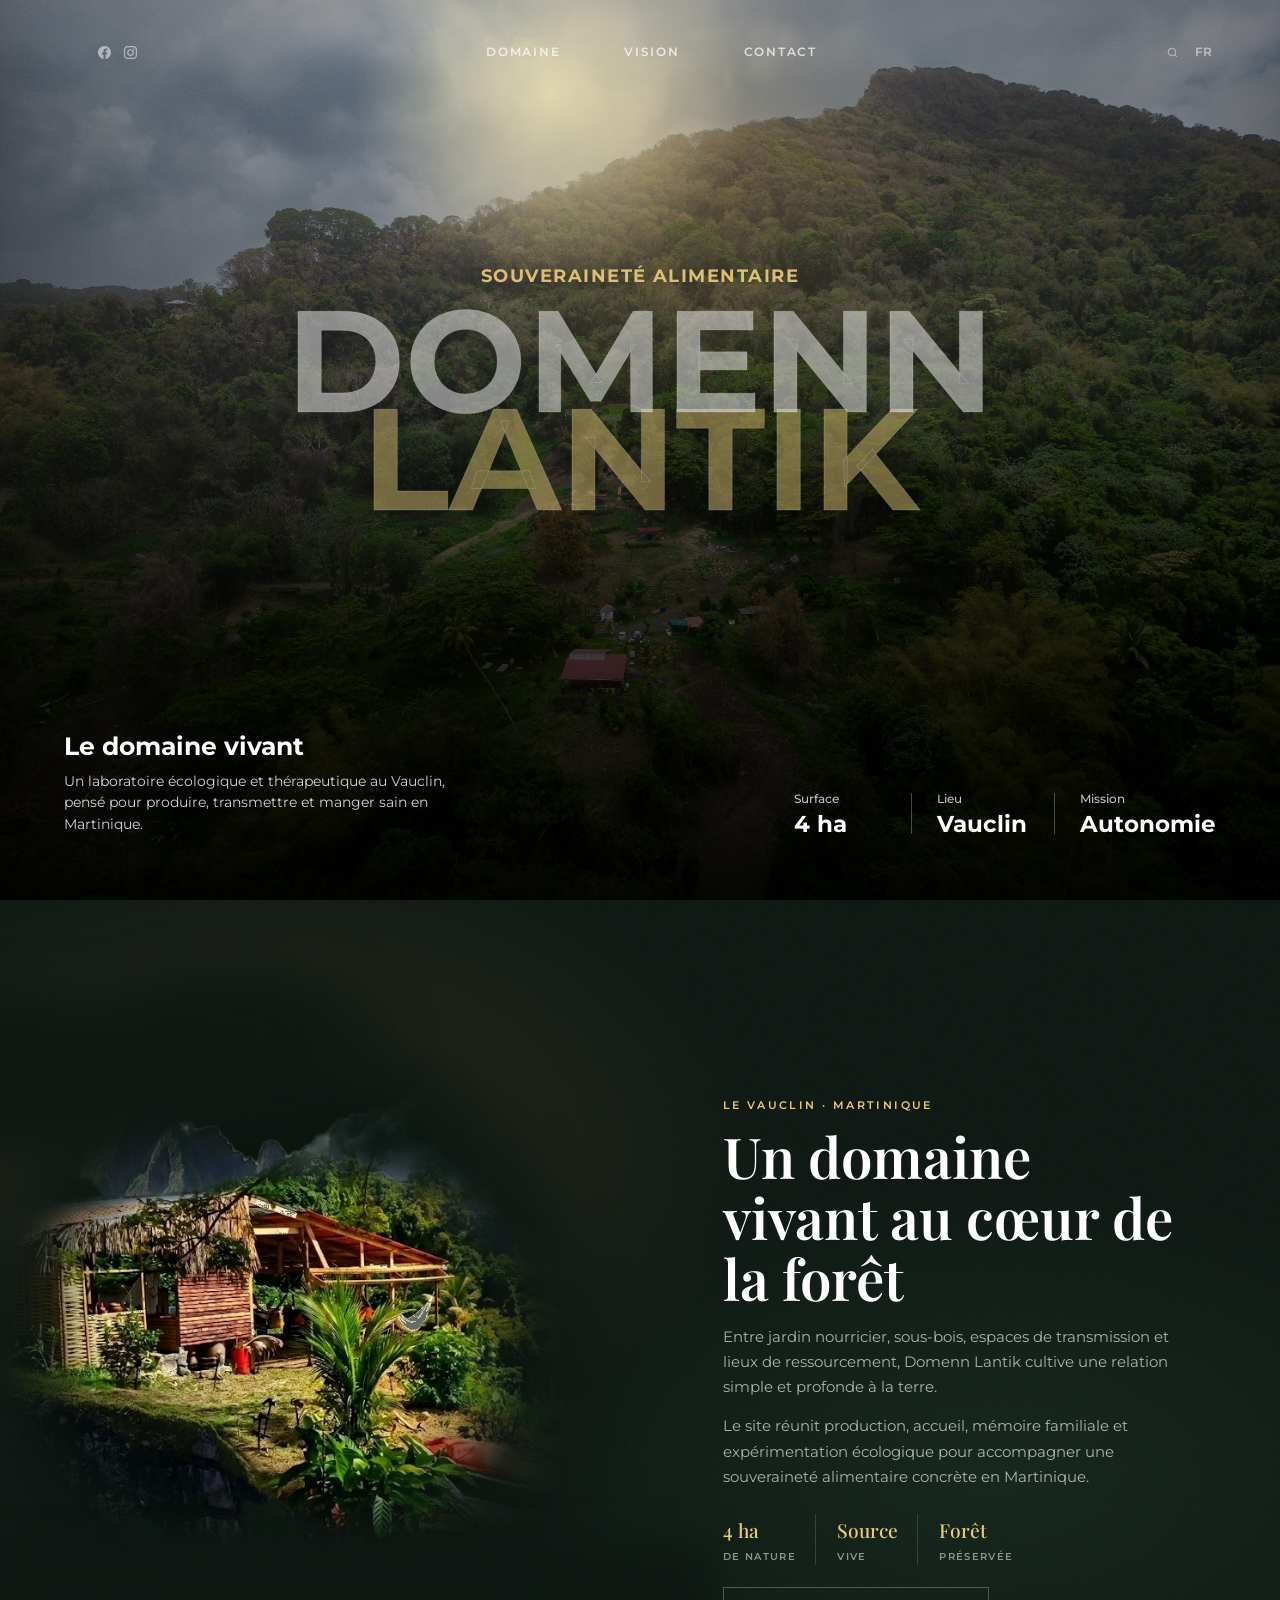
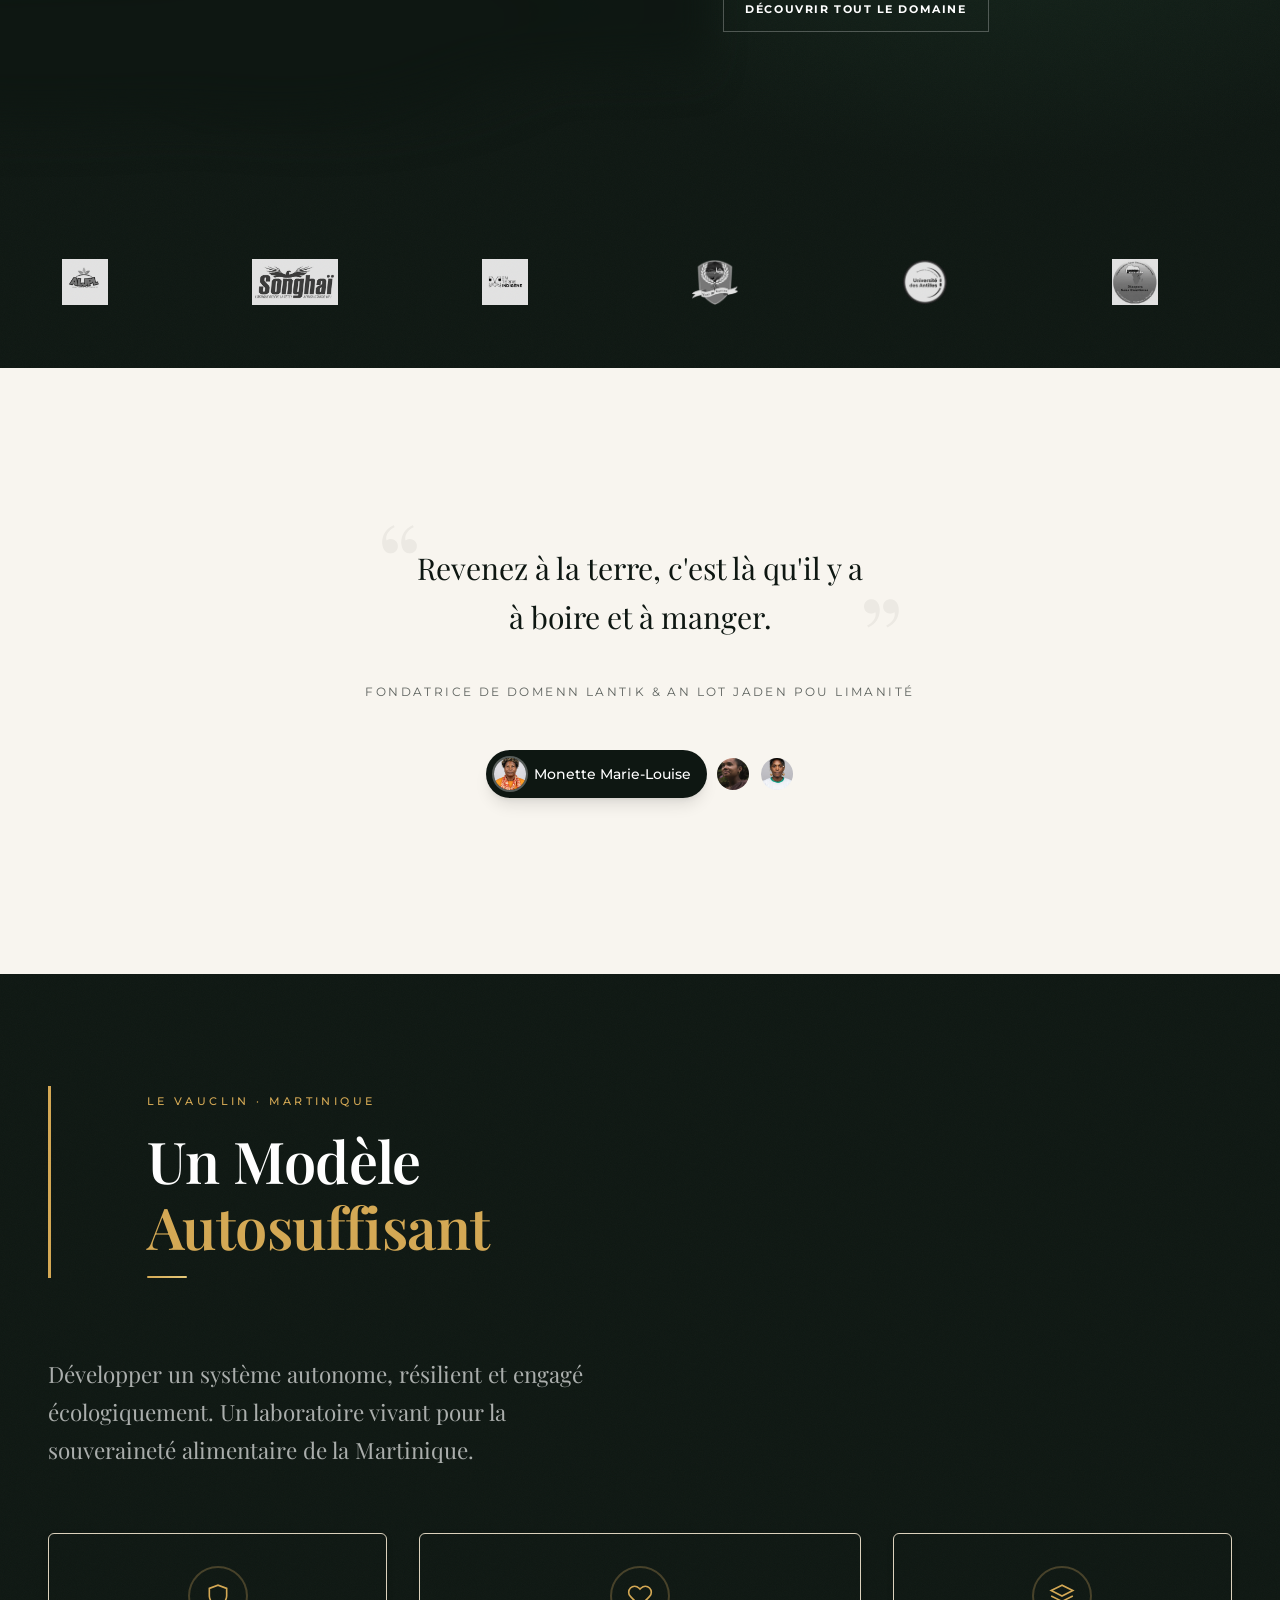
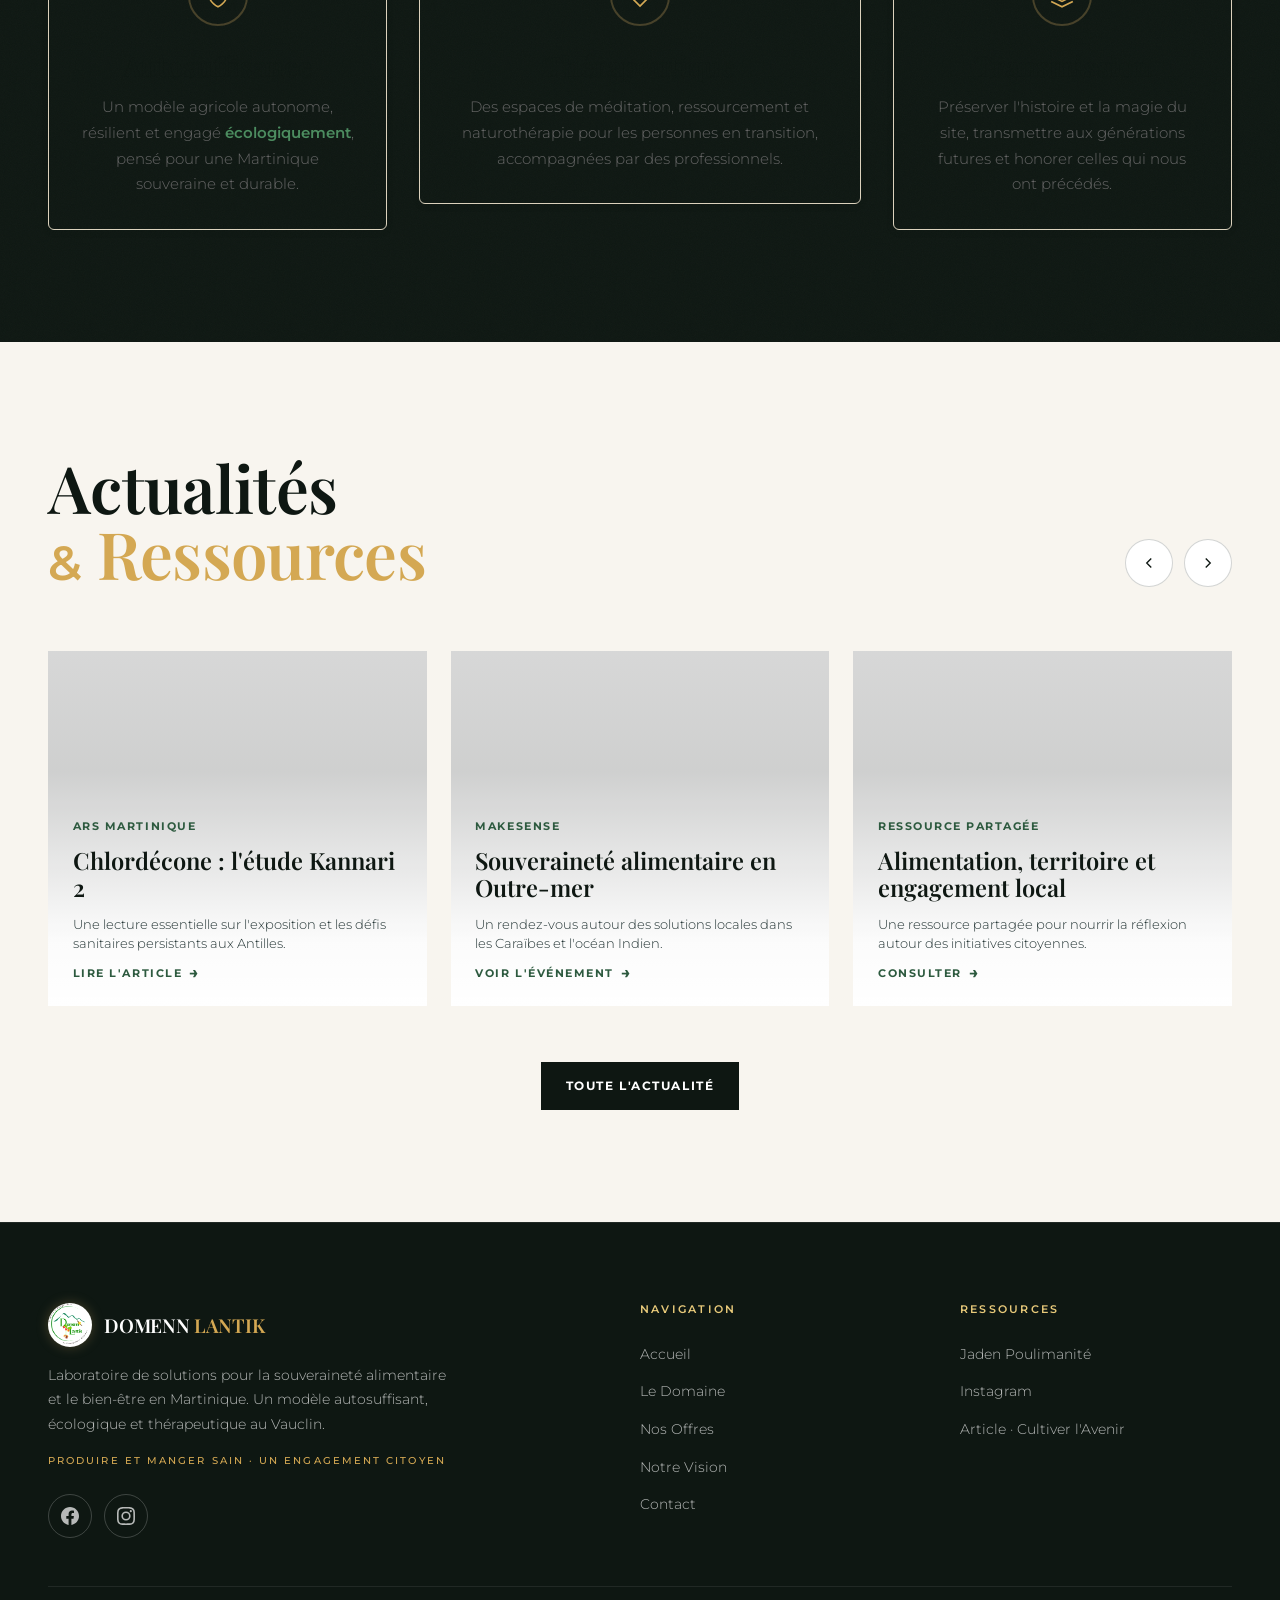
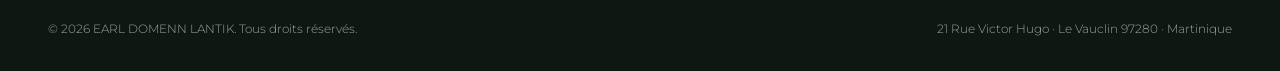
==== index.html @ c8eb0043 "1srt" ====
﻿<!DOCTYPE html>
<html lang="fr">
<head>
  <meta charset="UTF-8">
  <meta name="viewport" content="width=device-width, initial-scale=1.0">
  <meta name="description" content="DOMENN LANTIK · Laboratoire de solutions pour la souveraineté alimentaire et le bien-être en Martinique. Un domaine autosuffisant, écologique et thérapeutique au Vauclin.">
  <title>DOMENN LANTIK · Souveraineté alimentaire & Bien-être en Martinique</title>
  <link rel="stylesheet" href="style.css">
  <link rel="icon" type="image/svg+xml" href="data:image/svg+xml,%3Csvg xmlns='http://www.w3.org/2000/svg' viewBox='0 0 32 32'%3E%3Ctext y='28' font-size='28'%3E🌿%3C/text%3E%3C/svg%3E">
</head>
<body>
  <a href="#main" class="skip-link">Passer au contenu</a>

  <main id="main">
    <!-- ═══════════ HERO · Cinematic territory poster ═══════════ -->
    <section class="home-poster" aria-labelledby="homePosterTitle">
      <div class="home-poster-shell reveal">
        <div class="home-poster-image" aria-hidden="true"></div>
        <div class="home-poster-shade" aria-hidden="true"></div>

        <div class="home-poster-topline">
          <div class="home-socials">
            <a href="https://www.facebook.com/share/18mY9qPHfn/" target="_blank" rel="noopener" class="home-tool" aria-label="Facebook">
              <svg fill="currentColor" viewBox="0 0 24 24"><path d="M24 12.073c0-6.627-5.373-12-12-12s-12 5.373-12 12c0 5.99 4.388 10.954 10.125 11.854v-8.385H7.078v-3.47h3.047V9.43c0-3.007 1.792-4.669 4.533-4.669 1.312 0 2.686.235 2.686.235v2.953H15.83c-1.491 0-1.956.925-1.956 1.874v2.25h3.328l-.532 3.47h-2.796v8.385C19.612 23.027 24 18.062 24 12.073z"/></svg>
            </a>
            <a href="https://www.instagram.com/domenn_lantik" target="_blank" rel="noopener" class="home-tool" aria-label="Instagram">
              <svg fill="currentColor" viewBox="0 0 24 24"><path d="M12 2.163c3.204 0 3.584.012 4.85.07 3.252.148 4.771 1.691 4.919 4.919.058 1.265.069 1.645.069 4.849 0 3.205-.012 3.584-.069 4.849-.149 3.225-1.664 4.771-4.919 4.919-1.266.058-1.644.07-4.85.07-3.204 0-3.584-.012-4.849-.07-3.26-.149-4.771-1.699-4.919-4.92-.058-1.265-.07-1.644-.07-4.849 0-3.204.013-3.583.07-4.849.149-3.227 1.664-4.771 4.919-4.919 1.266-.057 1.645-.069 4.849-.069zM12 0C8.741 0 8.333.014 7.053.072 2.695.272.273 2.69.073 7.052.014 8.333 0 8.741 0 12c0 3.259.014 3.668.072 4.948.2 4.358 2.618 6.78 6.98 6.98C8.333 23.986 8.741 24 12 24c3.259 0 3.668-.014 4.948-.072 4.354-.2 6.782-2.618 6.979-6.98.059-1.28.073-1.689.073-4.948 0-3.259-.014-3.667-.072-4.947-.196-4.354-2.617-6.78-6.979-6.98C15.668.014 15.259 0 12 0zm0 5.838a6.162 6.162 0 1 0 0 12.324 6.162 6.162 0 0 0 0-12.324zM12 16a4 4 0 1 1 0-8 4 4 0 0 1 0 8zm6.406-11.845a1.44 1.44 0 1 0 0 2.881 1.44 1.44 0 0 0 0-2.881z"/></svg>
            </a>
          </div>
          <nav class="home-poster-mini" aria-label="Accès rapides">
            <a href="domaine.html">Domaine</a>
            <a href="vision.html">Vision</a>
            <a href="contact.html">Contact</a>
          </nav>
          <div class="home-poster-tools">
            <button class="home-tool" type="button" id="homeSearchToggle" aria-label="Recherche">
              <svg viewBox="0 0 24 24" fill="none" stroke="currentColor" stroke-width="1.8"><circle cx="11" cy="11" r="7"/><path d="m20 20-3.8-3.8"/></svg>
            </button>
            <button class="home-poster-lang" type="button" id="languageToggle" aria-label="Changer la langue">FR</button>
          </div>
        </div>

        <div class="home-search-panel" id="homeSearchPanel" aria-hidden="true">
          <label for="homeSearchInput">Recherche</label>
          <input id="homeSearchInput" type="search" placeholder="Rechercher une page ou une ressource">
          <div class="home-search-results" id="homeSearchResults"></div>
        </div>

        <div class="home-poster-title">
          <span class="home-poster-kicker">Souveraineté alimentaire</span>
          <h1 id="homePosterTitle">
            <span>Domenn</span>
            <strong>Lantik</strong>
          </h1>
        </div>

        <div class="home-poster-bottom">
          <article class="home-poster-copy">
            <h2>Le domaine vivant</h2>
            <p>Un laboratoire écologique et thérapeutique au Vauclin, pensé pour produire, transmettre et manger sain en Martinique.</p>
          </article>

          <div class="home-poster-facts" aria-label="Repères du domaine">
            <span><small>Surface</small><strong>4 ha</strong></span>
            <span><small>Lieu</small><strong>Vauclin</strong></span>
            <span><small>Mission</small><strong>Autonomie</strong></span>
          </div>
        </div>
      </div>
    </section>

    <!-- ═══════════ APRÈS HERO · Domaine en découpe ═══════════ -->
    <section class="post-hero-domain section-grain" aria-labelledby="postHeroTitle">
      <div class="container post-hero-grid">
        <div class="post-hero-art reveal" aria-hidden="true">
          <div class="post-hero-photo">
            <img src="images/post-hero-integrated.webp" alt="">
          </div>
        </div>

        <article class="post-hero-copy reveal">
          <span class="post-hero-kicker">Le Vauclin · Martinique</span>
          <h2 id="postHeroTitle">Un domaine vivant au cœur de la forêt</h2>
          <p>
            Entre jardin nourricier, sous-bois, espaces de transmission et lieux de ressourcement, Domenn Lantik cultive une relation simple et profonde à la terre.
          </p>
          <p>
            Le site réunit production, accueil, mémoire familiale et expérimentation écologique pour accompagner une souveraineté alimentaire concrète en Martinique.
          </p>

          <div class="post-hero-meta" aria-label="Repères du domaine">
            <span><strong>4 ha</strong><small>de nature</small></span>
            <span><strong>Source</strong><small>vive</small></span>
            <span><strong>Forêt</strong><small>préservée</small></span>
          </div>

          <a href="domaine.html" class="post-hero-btn">Découvrir tout le domaine</a>
        </article>
      </div>
    </section>

    <!-- PARTENAIRES — Inspired by 21st.dev logo carousel -->
    <section class="section section-grain partners-premium">
      <div class="container">
        <div class="logo-carousel reveal">
          <div class="logo-track">
            <div class="logo-item"><img src="images/part1.jpg" alt="ALJPL" loading="lazy"><span>Anlot Jaden Pou Limanité</span></div>
            <div class="logo-item"><img src="images/part3.png" alt="AFD" loading="lazy"><span>Agence Française de Développement</span></div>
            <div class="logo-item"><img src="images/part2.jpg" alt="En Terre Indigène" loading="lazy"><span>En Terre Indigène</span></div>
            <div class="logo-item"><img src="images/part6.png" alt="Fondation des Femmes" loading="lazy"><span>Fondation des Femmes</span></div>
            <div class="logo-item"><img src="images/part4.png" alt="IASOTÉ" loading="lazy"><span>IASOTÉ · Patrimoine Rural</span></div>
            <div class="logo-item"><img src="images/part7.webp" alt="Fondation Chanel" loading="lazy"><span>Fondation Chanel</span></div>
            <div class="logo-item"><img src="images/part8.jpg" alt="EDF" loading="lazy"><span>Environmental Defense Fund</span></div>
            <div class="logo-item"><img src="images/part5.webp" alt="Partenaire" loading="lazy"><span>Partenaire Engagé</span></div>
          </div>
        </div>
      </div>
    </section>

    <!-- ═══════════ TÉMOIGNAGES · pill selector ═══════════ -->
    <section class="section" style="background:var(--earth-50);text-align:center;">
      <div class="container" style="display:flex;flex-direction:column;align-items:center;gap:2.5rem;padding:4rem 2rem;">
        <div class="testimonial-quote-wrapper reveal" style="position:relative;padding:0 2rem;max-width:32rem;">
          <span style="position:absolute;font-family:var(--font-serif);font-size:7rem;color:rgba(10,10,10,0.05);pointer-events:none;user-select:none;line-height:1;left:-0.5rem;top:-2.5rem;">&ldquo;</span>
          <p id="testimonialQuote" style="font-family:var(--font-serif);font-size:1.875rem;font-weight:300;line-height:1.625;color:var(--earth-900);transition:opacity 0.4s ease,filter 0.4s ease,transform 0.4s ease;">Revenez à la terre, c'est là qu'il y a à boire et à manger.</p>
          <span style="position:absolute;font-family:var(--font-serif);font-size:7rem;color:rgba(10,10,10,0.05);pointer-events:none;user-select:none;line-height:1;right:-0.5rem;bottom:-3rem;">&rdquo;</span>
        </div>

        <p id="testimonialRole" style="font-family:var(--font-sans);font-size:0.75rem;color:var(--text-muted);text-transform:uppercase;letter-spacing:0.2em;transition:opacity 0.5s ease,transform 0.5s ease;">Fondatrice de Domenn Lantik & An Lot Jaden Pou Limanité</p>

        <div class="reveal" style="display:flex;align-items:center;justify-content:center;gap:0.5rem;margin-top:0.5rem;">
          <button class="tpill active" onclick="testimonialSelect(0)" aria-label="Monette Marie-Louise">
            <img class="tpill-avatar" src="images/testimonial-monette-marie-louise.png" alt="Monette">
            <div class="tpill-name"><div class="tpill-name-inner"><span class="tpill-name-text">Monette Marie-Louise</span></div></div>
          </button>
          <button class="tpill" onclick="testimonialSelect(1)" aria-label="Kora Bernabé">
            <img class="tpill-avatar" src="images/testimonial-kora-bernabe.png" alt="Kora">
            <div class="tpill-name"><div class="tpill-name-inner"><span class="tpill-name-text">Kora Bernabé</span></div></div>
          </button>
          <button class="tpill" onclick="testimonialSelect(2)" aria-label="Maguy Bellony">
            <img class="tpill-avatar" src="images/testimonial-maguy-bellony.png" alt="Maguy">
            <div class="tpill-name"><div class="tpill-name-inner"><span class="tpill-name-text">Maguy Bellony</span></div></div>
          </button>
        </div>
      </div>
    </section>

    <!-- ═══════════ VISION / CONCEPT · maintenant qu'on a vu le lieu ═══════════ -->
    <section class="section section-grain" style="position:relative;background:var(--earth-900);color:#fff;">
      <div class="container">
        <div class="section-header-offset reveal">
          <span class="section-eyebrow">Le Vauclin · Martinique</span>
          <h2 style="color:#fff;">Un Modèle<br><span style="color:var(--or);">Autosuffisant</span></h2>
          <div class="gold-line"></div>
        </div>

        <p class="reveal text-bleed" style="color:var(--text-on-dark-muted);">
          Développer un système autonome, résilient et engagé écologiquement. Un laboratoire vivant pour la souveraineté alimentaire de la Martinique.
        </p>

        <div class="reveal grid-asymmetric-3">
          <div class="card">
            <div class="card-icon">
              <svg viewBox="0 0 24 24" fill="none" stroke="currentColor" stroke-width="1.5"><path d="M12 22s8-4 8-10V5l-8-3-8 3v7c0 6 8 10 8 10z"/></svg>
            </div>
            <h3>Autosuffisance</h3>
            <p>Un modèle agricole autonome, résilient et engagé <span class="text-foliage">écologiquement</span>, pensé pour une Martinique souveraine et durable.</p>
          </div>
          <div class="card delay-1">
            <div class="card-icon">
              <svg viewBox="0 0 24 24" fill="none" stroke="currentColor" stroke-width="1.5"><path d="M20.84 4.61a5.5 5.5 0 0 0-7.78 0L12 5.67l-1.06-1.06a5.5 5.5 0 0 0-7.78 7.78l1.06 1.06L12 21.23l7.78-7.78 1.06-1.06a5.5 5.5 0 0 0 0-7.78z"/></svg>
            </div>
            <h3>Thérapeutique</h3>
            <p>Des espaces de méditation, ressourcement et naturothérapie pour les personnes en transition, accompagnées par des professionnels.</p>
          </div>
          <div class="card delay-2">
            <div class="card-icon">
              <svg viewBox="0 0 24 24" fill="none" stroke="currentColor" stroke-width="1.5"><path d="M12 2L2 7l10 5 10-5-10-5zM2 17l10 5 10-5M2 12l10 5 10-5"/></svg>
            </div>
            <h3>Transmission</h3>
            <p>Préserver l'histoire et la magie du site, transmettre aux générations futures et honorer celles qui nous ont précédés.</p>
          </div>
        </div>
      </div>
    </section>

    <!-- ═══════════ ACTUALITÉS & RESSOURCES ═══════════ -->
    <section class="section news-section" id="actualites-ressources">
      <div class="container news-shell">
        <div class="news-top reveal">
          <div class="news-heading">
            <h2>Actualités<br><span><span class="heading-amp">&amp;</span> Ressources</span></h2>
          </div>
          <div class="news-controls" aria-label="Navigation des actualités">
            <button class="news-control news-prev" type="button" aria-label="Actualité précédente">
              <svg viewBox="0 0 24 24" fill="none" stroke="currentColor" stroke-width="1.8"><path d="M15 18l-6-6 6-6"/></svg>
            </button>
            <button class="news-control news-next" type="button" aria-label="Actualité suivante">
              <svg viewBox="0 0 24 24" fill="none" stroke="currentColor" stroke-width="1.8"><path d="M9 18l6-6-6-6"/></svg>
            </button>
          </div>
        </div>

        <div class="news-slider reveal" aria-label="Actualités et ressources">
          <div class="news-track">
            <a class="news-slide" href="https://www.martinique.ars.sante.fr/chlordecone-letude-kannari-2-met-en-lumiere-une-baisse-de-lexposition-malgre-des-defis-persistants" target="_blank" rel="noopener" style="--news-image:url('https://www.martinique.ars.sante.fr/system/files/styles/ars_detail_page_content/private/2024-02/49d2202fff6e-visuel_kannari2.jpg.jpg?itok=aCVpbCc1');">
              <div class="news-content">
                <span class="news-source">ARS Martinique</span>
                <h3>Chlordécone : l'étude Kannari 2</h3>
                <p>Une lecture essentielle sur l'exposition et les défis sanitaires persistants aux Antilles.</p>
                <span class="news-link">Lire l'article</span>
              </div>
            </a>
            <a class="news-slide" href="https://chiche.makesense.org/events/e/webinaire-souverainete-alimentaire-en-outre-mer-caraibes-and-ocean-indien-6a10719ce55b7300092cc0e4" target="_blank" rel="noopener" style="--news-image:url('https://images.unsplash.com/photo-1464226184884-fa280b87c399?auto=format&fit=crop&w=1400&q=80');">
              <div class="news-content">
                <span class="news-source">Makesense</span>
                <h3>Souveraineté alimentaire en Outre-mer</h3>
                <p>Un rendez-vous autour des solutions locales dans les Caraïbes et l'océan Indien.</p>
                <span class="news-link">Voir l'événement</span>
              </div>
            </a>
            <a class="news-slide" href="https://share.google/tM8BRyeHUsNn5JqHv" target="_blank" rel="noopener" style="--news-image:url('https://medias.amf.asso.fr/mdf_articles/PIC_2c4e4d435c034f6b3481b6da8dac6768.jpg');">
              <div class="news-content">
                <span class="news-source">Ressource partagée</span>
                <h3>Alimentation, territoire et engagement local</h3>
                <p>Une ressource partagée pour nourrir la réflexion autour des initiatives citoyennes.</p>
                <span class="news-link">Consulter</span>
              </div>
            </a>
            <a class="news-slide" href="https://share.google/kIJbHFHR3MB0OvFtg" target="_blank" rel="noopener" style="--news-image:url('https://capiremov.org/wp-content/uploads/2021/07/conamuca.jpg');">
              <div class="news-content">
                <span class="news-source">Ressource partagée</span>
                <h3>Initiatives et débats du territoire</h3>
                <p>Une lecture complémentaire pour suivre les dynamiques locales et agricoles.</p>
                <span class="news-link">Consulter</span>
              </div>
            </a>
            <a class="news-slide" href="https://share.google/z5p108d23snJyDTl6" target="_blank" rel="noopener" style="--news-image:url('https://images.unsplash.com/photo-1500651230702-0e2d8a49d4ad?auto=format&fit=crop&w=1400&q=80');">
              <div class="news-content">
                <span class="news-source">Ressource partagée</span>
                <h3>Enjeux agricoles et sociaux</h3>
                <p>Un point de vue pour mieux situer les défis alimentaires et sociaux actuels.</p>
                <span class="news-link">Consulter</span>
              </div>
            </a>
            <a class="news-slide" href="https://share.google/9NAO0kaPWaq1PpFuy" target="_blank" rel="noopener" style="--news-image:url('https://iki-cac.org/sites/default/files/styles/principal/public/content/adap_comunidades-cabildos-caribe.jpg?h=08b866d1&itok=9TjPtlnQ');">
              <div class="news-content">
                <span class="news-source">Ressource partagée</span>
                <h3>Pour prolonger la réflexion</h3>
                <p>Une ressource additionnelle à parcourir autour des transitions nécessaires.</p>
                <span class="news-link">Consulter</span>
              </div>
            </a>
          </div>
        </div>

        <div class="news-actions reveal">
          <a href="actualites.html" class="news-all-btn">Toute l'actualité</a>
        </div>
      </div>
    </section>
  </main>

  <!-- FOOTER -->
  <footer class="site-footer">
    <div class="container">
      <div class="footer-grid">
        <div class="footer-brand">
          <a href="index.html" class="logo-link">
            <img src="images/logo.png" alt="Domenn Lantik" class="logo-img">
            <div class="logo-text"><span class="brand">DOMENN</span><span class="brand-accent">LANTIK</span></div>
          </a>
          <p>Laboratoire de solutions pour la souveraineté alimentaire et le bien-être en Martinique. Un modèle autosuffisant, écologique et thérapeutique au Vauclin.</p>
          <p class="footer-tagline">Produire et Manger Sain · Un Engagement Citoyen</p>
          <div class="footer-social">
            <a href="https://www.facebook.com/share/18mY9qPHfn/" target="_blank" rel="noopener" class="social-link" aria-label="Facebook"><svg fill="currentColor" viewBox="0 0 24 24"><path d="M24 12.073c0-6.627-5.373-12-12-12s-12 5.373-12 12c0 5.99 4.388 10.954 10.125 11.854v-8.385H7.078v-3.47h3.047V9.43c0-3.007 1.792-4.669 4.533-4.669 1.312 0 2.686.235 2.686.235v2.953H15.83c-1.491 0-1.956.925-1.956 1.874v2.25h3.328l-.532 3.47h-2.796v8.385C19.612 23.027 24 18.062 24 12.073z"/></svg></a>
            <a href="https://www.instagram.com/domenn_lantik" target="_blank" rel="noopener" class="social-link" aria-label="Instagram"><svg fill="currentColor" viewBox="0 0 24 24"><path d="M12 2.163c3.204 0 3.584.012 4.85.07 3.252.148 4.771 1.691 4.919 4.919.058 1.265.069 1.645.069 4.849 0 3.205-.012 3.584-.069 4.849-.149 3.225-1.664 4.771-4.919 4.919-1.266.058-1.644.07-4.85.07-3.204 0-3.584-.012-4.849-.07-3.26-.149-4.771-1.699-4.919-4.92-.058-1.265-.07-1.644-.07-4.849 0-3.204.013-3.583.07-4.849.149-3.227 1.664-4.771 4.919-4.919 1.266-.057 1.645-.069 4.849-.069zM12 0C8.741 0 8.333.014 7.053.072 2.695.272.273 2.69.073 7.052.014 8.333 0 8.741 0 12c0 3.259.014 3.668.072 4.948.2 4.358 2.618 6.78 6.98 6.98C8.333 23.986 8.741 24 12 24c3.259 0 3.668-.014 4.948-.072 4.354-.2 6.782-2.618 6.979-6.98.059-1.28.073-1.689.073-4.948 0-3.259-.014-3.667-.072-4.947-.196-4.354-2.617-6.78-6.979-6.98C15.668.014 15.259 0 12 0zm0 5.838a6.162 6.162 0 1 0 0 12.324 6.162 6.162 0 0 0 0-12.324zM12 16a4 4 0 1 1 0-8 4 4 0 0 1 0 8zm6.406-11.845a1.44 1.44 0 1 0 0 2.881 1.44 1.44 0 0 0 0-2.881z"/></svg></a>
          </div>
        </div>
        <div class="footer-col">
          <h4>Navigation</h4>
          <ul>
            <li><a href="index.html">Accueil</a></li>
            <li><a href="domaine.html">Le Domaine</a></li>
            <li><a href="offres.html">Nos Offres</a></li>
            <li><a href="vision.html">Notre Vision</a></li>
            <li><a href="contact.html">Contact</a></li>
          </ul>
        </div>
        <div class="footer-col">
          <h4>Ressources</h4>
          <ul>
            <li><a href="https://www.instagram.com/jadenpoulimanite" target="_blank" rel="noopener">Jaden Poulimanité</a></li>
            <li><a href="https://www.instagram.com/domenn_lantik" target="_blank" rel="noopener">Instagram</a></li>
            <li><a href="https://camilleguigonnet.fr/2024/04/cultiver-lavenir-le-domenn-lantik-laboratoire-de-solutions-pour-la-souverainete-agricole-de-la-martinique/" target="_blank" rel="noopener">Article · Cultiver l'Avenir</a></li>
          </ul>
        </div>
      </div>
      <div class="footer-bottom">
        <p>© 2026 EARL DOMENN LANTIK. Tous droits réservés.</p>
        <p>21 Rue Victor Hugo · Le Vauclin 97280 · Martinique</p>
      </div>
    </div>
  </footer>

  <script src="main.js"></script>
</body>
</html>
---- style.css ----
/* ============================================================
   DOMENN LANTIK — Design System
   Palette: Terre chaude / Or / Vert caribéen
   Typography: Playfair Display + Montserrat
   ============================================================ */

@import url('https://fonts.googleapis.com/css2?family=Montserrat:wght@300;400;500;600;700&family=Playfair+Display:ital,wght@0,400;0,500;0,600;0,700;1,400;1,500&display=swap');

:root {
  /* ── Refined Tropical Luxury palette ── */
  --or: #D4A853;
  --or-light: #E8CA7A;
  --or-dark: #B8913D;
  --or-glow: rgba(212, 168, 83, 0.12);
  --or-ghost: rgba(212, 168, 83, 0.06);

  --earth-50: #F8F5EF;
  --earth-100: #EDE7DA;
  --earth-200: #DCD2BD;
  --earth-800: #1A2520;
  --earth-900: #0E1712;

  --foliage: #2D5A3F;
  --foliage-light: #4A8B5E;
  --foliage-dark: #1C3A27;

  --ocean: #1A7A7E;
  --ocean-light: #2FA4A8;
  --ocean-ghost: rgba(26, 122, 126, 0.06);

  /* ── Semantic tokens ── */
  --text-body: var(--earth-900);
  --text-muted: #5D625E;
  --text-on-dark: #fff;
  --text-on-dark-muted: rgba(255,255,255,0.65);
  --danger: #DC2626;
  --danger-soft: rgba(220,38,38,0.08);
  --danger-border: rgba(220,38,38,0.2);

  /* ── Typography ── */
  --font-serif: 'Playfair Display', Georgia, 'Times New Roman', serif;
  --font-sans: 'Montserrat', -apple-system, BlinkMacSystemFont, 'Segoe UI', sans-serif;

  /* ── Depth ── */
  --shadow-sm: 0 2px 8px rgba(14, 23, 18, 0.06);
  --shadow-md: 0 8px 30px rgba(14, 23, 18, 0.10);
  --shadow-lg: 0 16px 50px rgba(14, 23, 18, 0.14);

  --radius-sm: 2px;
  --radius-md: 4px;

  /* ── Motion ── */
  --transition-fast: 200ms ease;
  --transition-base: 350ms cubic-bezier(0.4, 0, 0.2, 1);
  --transition-slow: 600ms cubic-bezier(0.4, 0, 0.2, 1);

  /* ── Layout ── */
  --header-h: 80px;
  --max-w: 1280px;
  --section-gap: clamp(4rem, 9vw, 7rem);
}

/* ============================================================
   RESET & BASE
   ============================================================ */
*, *::before, *::after { margin: 0; padding: 0; box-sizing: border-box; }

html {
  scroll-behavior: smooth;
  -webkit-font-smoothing: antialiased;
  -moz-osx-font-smoothing: grayscale;
}

body {
  font-family: var(--font-sans);
  font-weight: 400;
  font-size: 16px;
  line-height: 1.7;
  color: var(--earth-900);
  background: #fff;
  overflow-x: hidden;
}

img { max-width: 100%; height: auto; display: block; }
a { color: inherit; text-decoration: none; }
ul { list-style: none; }

::-webkit-scrollbar { width: 8px; }
::-webkit-scrollbar-track { background: var(--earth-900); }
::-webkit-scrollbar-thumb { background: var(--or); border-radius: 4px; }
::-webkit-scrollbar-thumb:hover { background: var(--or-light); }

::selection { background: rgba(197, 160, 89, 0.3); color: var(--earth-900); }

/* ============================================================
   ACCESSIBILITY & PREMIUM UX — focus, skip, touch, forms
   ============================================================ */

/* ---- Skip to content (accessibility) ---- */
.skip-link {
  position: absolute;
  top: -100%;
  left: 1rem;
  background: var(--or);
  color: var(--earth-900);
  padding: 0.75rem 1.25rem;
  font-weight: 600;
  font-size: 0.875rem;
  z-index: 10001;
  border-radius: 0 0 var(--radius-md) var(--radius-md);
  transition: top 0.2s ease;
}

.skip-link:focus {
  top: 0;
}

/* ---- Focus visible (WCAG AA) ---- */
:focus-visible {
  outline: 2px solid var(--or);
  outline-offset: 2px;
}

.btn:focus-visible,
a:focus-visible {
  outline: 2px solid var(--or);
  outline-offset: 3px;
}

input:focus-visible,
textarea:focus-visible,
select:focus-visible {
  outline: none;
  border-color: var(--or);
  box-shadow: 0 0 0 3px var(--or-glow);
}

/* ---- Touch targets (min 44px for mobile) ---- */
@media (hover: none) and (pointer: coarse) {
  .nav-link,
  .btn,
  .social-link,
  .hero-dot {
    min-height: 44px;
    min-width: 44px;
  }
}

/* ---- Form UX ---- */
.form-group {
  position: relative;
  margin-bottom: 1.5rem;
}

.form-group label {
  display: block;
  font-size: 0.8rem;
  font-weight: 500;
  letter-spacing: 0.05em;
  text-transform: uppercase;
  color: var(--text-muted);
  margin-bottom: 0.35rem;
}

.form-group input,
.form-group textarea,
.form-group select {
  width: 100%;
  padding: 0.9rem 1rem;
  font-family: var(--font-sans);
  font-size: 0.95rem;
  border: 1px solid var(--earth-200);
  background: #fff;
  color: var(--earth-900);
  transition: border-color var(--transition-fast), box-shadow var(--transition-fast);
}

.form-group input.error,
.form-group textarea.error {
  border-color: var(--danger);
}

.form-feedback {
  font-size: 0.75rem;
  margin-top: 0.3rem;
  min-height: 0;
  transition: all var(--transition-fast);
}

.form-feedback.error {
  color: var(--danger);
}

.form-feedback.success {
  color: var(--foliage);
}

/* Loading spinner */
@keyframes spin {
  to { transform: rotate(360deg); }
}

.btn-loading {
  position: relative;
  pointer-events: none;
  color: transparent !important;
}

.btn-loading::after {
  content: '';
  position: absolute;
  inset: 0;
  margin: auto;
  width: 18px;
  height: 18px;
  border: 2px solid rgba(255,255,255,0.6);
  border-top-color: #fff;
  border-radius: 50%;
  animation: spin 0.6s linear infinite;
}

/* Toast notification */
#toast {
  border-radius: var(--radius-sm);
  backdrop-filter: blur(10px);
}

/* ---- Skeleton loading placeholder ---- */
@keyframes shimmer {
  0% { background-position: -200% 0; }
  100% { background-position: 200% 0; }
}

.skeleton {
  background: linear-gradient(90deg, var(--earth-100) 25%, var(--earth-200) 50%, var(--earth-100) 75%);
  background-size: 200% 100%;
  animation: shimmer 1.5s ease-in-out infinite;
  border-radius: var(--radius-sm);
}

/* ---- Reduced motion (consolidated) ---- */
@media (prefers-reduced-motion: reduce) {
  *,
  *::before,
  *::after {
    animation-duration: 0.01ms !important;
    animation-iteration-count: 1 !important;
    transition-duration: 0.01ms !important;
    scroll-behavior: auto !important;
  }
}

/* ============================================================
   TYPOGRAPHY
   ============================================================ */
h1, h2, h3, h4, h5, h6 {
  font-family: var(--font-serif);
  font-weight: 600;
  line-height: 1.15;
  color: var(--earth-900);
}

h1 { font-size: clamp(2.5rem, 6vw, 5rem); letter-spacing: -0.02em; }
h2 { font-size: clamp(2rem, 4.5vw, 3.6rem); letter-spacing: -0.01em; }
h3 { font-size: clamp(1.25rem, 2.5vw, 1.75rem); }
h4 { font-size: 1.125rem; }

.section-eyebrow {
  display: inline-block;
  font-family: var(--font-sans);
  font-size: 0.7rem;
  font-weight: 500;
  letter-spacing: 0.3em;
  text-transform: uppercase;
  color: var(--or);
  margin-bottom: 1rem;
}

.gold-line {
  width: 60px;
  height: 2px;
  background: linear-gradient(90deg, transparent, var(--or), transparent);
  margin: 0 auto;
}

.gold-line-long {
  width: 130px;
  height: 1px;
  background: linear-gradient(90deg, transparent, var(--or), transparent);
  margin: 0 auto;
}

/* Foliage accent utility */
.text-foliage { color: var(--foliage); }
.text-foliage-light { color: var(--foliage-light); }

.foliage-line {
  width: 60px;
  height: 2px;
  background: linear-gradient(90deg, transparent, var(--foliage), transparent);
  margin: 0 auto;
}

.section-divider {
  height: 1px;
  background: linear-gradient(90deg, transparent, rgba(197,160,89,0.25), transparent);
}

/* ============================================================
   LAYOUT HELPERS
   ============================================================ */
.container {
  width: 100%;
  max-width: var(--max-w);
  margin: 0 auto;
  padding: 0 clamp(1.25rem, 5vw, 3rem);
}

.section {
  padding: clamp(4rem, 9vw, 7rem) 0;
}

.section-header {
  text-align: center;
  margin-bottom: clamp(3rem, 6vw, 5rem);
}

/* ---- Section header variants (anti-AI-slop: never all centered) ---- */
.section-header-left {
  text-align: left;
  margin-bottom: clamp(3rem, 6vw, 5rem);
  max-width: 600px;
}

.section-header-left .gold-line { margin-left: 0; }

.section-header-offset {
  text-align: left;
  margin-bottom: clamp(3rem, 6vw, 5rem);
  padding-left: clamp(2rem, 8vw, 6rem);
  border-left: 3px solid var(--or);
}

.section-header-wide {
  text-align: left;
  margin-bottom: clamp(3rem, 6vw, 5rem);
}

.section-header-wide h2 {
  font-size: clamp(2.5rem, 6vw, 4.5rem);
  line-height: 1.05;
}

/* ---- Container variants ---- */
.container-bleed {
  width: 100%;
  padding: 0 clamp(1.25rem, 5vw, 3rem);
}

.container-narrow {
  width: 100%;
  max-width: 780px;
  margin: 0 auto;
  padding: 0 clamp(1.25rem, 3vw, 2rem);
}

/* ---- Asymmetric grids ---- */
.grid-asymmetric-2 {
  display: grid;
  grid-template-columns: 1.3fr 0.7fr;
  gap: clamp(2rem, 5vw, 4rem);
  align-items: start;
}

.grid-asymmetric-3 {
  display: grid;
  grid-template-columns: 1fr 1.3fr 1fr;
  gap: 2rem;
  align-items: start;
}

.grid-masonry-2 {
  display: grid;
  grid-template-columns: 1fr 1fr;
  gap: 1.5rem;
}

.grid-masonry-2 > :first-child {
  grid-row: span 2;
}

.grid-featured {
  display: grid;
  grid-template-columns: 1fr 1fr;
  gap: clamp(3rem, 5vw, 5rem);
  align-items: center;
}

/* ---- Full-bleed text block ---- */
.text-bleed {
  font-family: var(--font-serif);
  font-size: clamp(1.1rem, 2.5vw, 1.4rem);
  line-height: 1.7;
  color: var(--text-muted);
  font-weight: 300;
  max-width: 42ch;
  margin: 0 0 4rem 0;
}

.text-bleed-right {
  font-family: var(--font-serif);
  font-size: clamp(1.1rem, 2.5vw, 1.4rem);
  line-height: 1.7;
  color: var(--text-muted);
  font-weight: 300;
  max-width: 42ch;
  margin: 0 0 4rem auto;
  text-align: right;
}

/* ---- Gold accent corner ---- */
.gold-corner {
  position: relative;
}

.gold-corner::before {
  content: '';
  position: absolute;
  top: -1.5rem;
  left: -1.5rem;
  width: 3rem;
  height: 3rem;
  border-top: 2px solid var(--or);
  border-left: 2px solid var(--or);
  opacity: 0.6;
}

/* ---- Large gold number accent ---- */
.gold-number {
  font-family: var(--font-serif);
  font-size: clamp(5rem, 12vw, 10rem);
  font-weight: 700;
  color: var(--or);
  opacity: 0.12;
  line-height: 0.8;
  position: absolute;
  top: -2rem;
  left: -1.5rem;
  pointer-events: none;
}

/* ---- Section accent bar ---- */
.section-accent-bar {
  width: 100%;
  height: 1px;
  background: linear-gradient(90deg, var(--or), transparent 60%);
  margin-bottom: 3rem;
}

.section-header h2 { margin-bottom: 0.75rem; }
.section-header .gold-line { margin: 1.5rem auto 0; }

/* ============================================================
   BUTTONS
   ============================================================ */
.btn {
  display: inline-flex;
  align-items: center;
  justify-content: center;
  gap: 0.5rem;
  font-family: var(--font-sans);
  font-size: 0.8rem;
  font-weight: 500;
  letter-spacing: 0.12em;
  text-transform: uppercase;
  padding: 0.95rem 2rem;
  border: none;
  cursor: pointer;
  transition: all var(--transition-base);
  position: relative;
  overflow: hidden;
}

.btn-primary {
  background: var(--or);
  color: #fff;
}

.btn-primary:hover {
  background: var(--or-light);
  transform: translateY(-2px);
  box-shadow: 0 6px 20px rgba(197, 160, 89, 0.35);
}

.btn-outline {
  background: transparent;
  color: #fff;
  border: 1px solid rgba(255,255,255,0.6);
}

.btn-outline:hover {
  border-color: var(--or);
  color: var(--or);
  transform: translateY(-2px);
}

.btn-outline-dark {
  background: transparent;
  color: var(--earth-900);
  border: 1px solid rgba(42,31,20,0.2);
}

.btn-outline-dark:hover {
  border-color: var(--or);
  color: var(--or);
  transform: translateY(-2px);
}

.btn-lg { padding: 1.05rem 2.5rem; font-size: 0.85rem; }

.btn-arrow {
  display: inline-flex;
  align-items: center;
  gap: 0.4rem;
  font-family: var(--font-sans);
  font-size: 0.8rem;
  font-weight: 500;
  letter-spacing: 0.1em;
  text-transform: uppercase;
  color: var(--or);
  transition: gap var(--transition-fast);
}

.btn-arrow:hover { gap: 0.65rem; }

.btn-arrow svg {
  width: 15px;
  height: 15px;
  transition: transform var(--transition-fast);
}

.btn-arrow:hover svg { transform: translateX(3px); }

/* ============================================================
   HEADER & NAVIGATION
   ============================================================ */
.site-header {
  position: fixed;
  top: 0; left: 0; right: 0;
  z-index: 1000;
  height: var(--header-h);
  transition: all var(--transition-slow);
}

.site-header.scrolled {
  background: rgba(42, 31, 20, 0.95);
  backdrop-filter: blur(16px);
  -webkit-backdrop-filter: blur(16px);
  box-shadow: 0 4px 30px rgba(0,0,0,0.3);
}

.header-inner {
  display: flex;
  align-items: center;
  justify-content: space-between;
  height: 100%;
}

.logo-link {
  display: flex;
  align-items: center;
  gap: 0.75rem;
}

.logo-img {
  width: 44px;
  height: 44px;
  border-radius: 50%;
  object-fit: contain;
  filter: brightness(1.1) drop-shadow(0 0 6px rgba(197,160,89,0.3));
  transition: transform var(--transition-base);
}

.logo-link:hover .logo-img { transform: scale(1.1); }

.logo-text {
  display: flex;
  align-items: baseline;
  gap: 0.25rem;
}

.logo-text .brand {
  font-family: var(--font-serif);
  font-size: 1.2rem;
  font-weight: 600;
  color: #fff;
  letter-spacing: -0.01em;
}

.logo-text .brand-accent {
  font-family: var(--font-serif);
  font-size: 1.2rem;
  font-weight: 600;
  color: var(--or);
  letter-spacing: -0.01em;
}

.nav-list {
  display: flex;
  align-items: center;
  gap: 2rem;
}

.nav-link {
  font-size: 0.8rem;
  font-weight: 500;
  letter-spacing: 0.08em;
  color: rgba(255,255,255,0.75);
  position: relative;
  padding: 0.3rem 0;
  transition: color var(--transition-fast);
}

.nav-link::after {
  content: '';
  position: absolute;
  bottom: 0; left: 0;
  width: 0;
  height: 1px;
  background: var(--or);
  transition: width var(--transition-base);
}

.nav-link:hover,
.nav-link.active { color: var(--or); }

.nav-link:hover::after,
.nav-link.active::after { width: 100%; }

.nav-cta {
  background: var(--or);
  color: #fff !important;
  padding: 0.55rem 1.4rem !important;
  font-size: 0.75rem;
  letter-spacing: 0.1em;
}

.nav-cta::after { display: none; }

.nav-cta:hover {
  background: var(--or-light);
  color: #fff !important;
}

/* Hamburger */
.hamburger {
  display: none;
  flex-direction: column;
  gap: 5px;
  background: none;
  border: none;
  cursor: pointer;
  padding: 0.5rem;
  z-index: 1001;
}

.hamburger span {
  display: block;
  width: 24px;
  height: 2px;
  background: #fff;
  transition: all var(--transition-base);
}

.hamburger.active span:nth-child(1) { transform: rotate(45deg) translate(5px, 5px); }
.hamburger.active span:nth-child(2) { opacity: 0; }
.hamburger.active span:nth-child(3) { transform: rotate(-45deg) translate(5px, -5px); }

/* Mobile nav */
.mobile-nav {
  position: fixed;
  inset: 0;
  z-index: 999;
  background: rgba(42, 31, 20, 0.98);
  backdrop-filter: blur(20px);
  display: flex;
  flex-direction: column;
  align-items: center;
  justify-content: center;
  gap: 2.5rem;
  transform: translateX(100%);
  transition: transform 0.4s cubic-bezier(0.4, 0, 0.2, 1);
}

.mobile-nav.open { transform: translateX(0); }

.mobile-nav .nav-link {
  font-family: var(--font-serif);
  font-size: 1.5rem;
  color: rgba(255,255,255,0.7);
}

.mobile-nav .nav-link:hover { color: var(--or); }

.mobile-nav .gold-line-long { margin: 0.5rem 0; }

/* ============================================================
   PAGE HERO (inner pages)
   ============================================================ */
.page-hero {
  min-height: 45vh;
  display: flex;
  align-items: center;
  background: var(--earth-900);
  position: relative;
  overflow: hidden;
  padding-top: var(--header-h);
}

.page-hero::before {
  content: '';
  position: absolute;
  top: -30%; right: -10%;
  width: 500px; height: 500px;
  border-radius: 50%;
  background: radial-gradient(circle, rgba(197,160,89,0.1), transparent 70%);
}

.page-hero::after {
  content: '';
  position: absolute;
  bottom: 0; left: 0; right: 0;
  height: 1px;
  background: linear-gradient(90deg, transparent, rgba(197,160,89,0.4), transparent);
}

.page-hero .container { position: relative; z-index: 1; }

.page-hero h1 { color: #fff; margin-bottom: 0.5rem; }

.page-hero .breadcrumb {
  display: flex;
  align-items: center;
  gap: 0.5rem;
  font-size: 0.8rem;
  letter-spacing: 0.1em;
  text-transform: uppercase;
  color: rgba(255,255,255,0.55);
  margin-bottom: 1rem;
}

.page-hero .breadcrumb a {
  color: var(--or-light);
  transition: color var(--transition-fast);
}

.page-hero .breadcrumb a:hover { color: #fff; }

/* ============================================================
   HERO (homepage)
   ============================================================ */
.hero {
  min-height: 100vh;
  display: flex;
  align-items: center;
  justify-content: center;
  position: relative;
  overflow: hidden;
}

.hero-bg {
  position: absolute;
  inset: 0;
}

.hero-bg img {
  width: 100%;
  height: 100%;
  object-fit: cover;
}

.hero-overlay {
  position: absolute;
  inset: 0;
  background: linear-gradient(
    135deg,
    rgba(42,31,20,0.88) 0%,
    rgba(42,31,20,0.6) 40%,
    rgba(61,43,31,0.4) 70%,
    rgba(42,31,20,0.75) 100%
  );
}

.hero-content {
  position: relative;
  z-index: 1;
  text-align: center;
  max-width: 900px;
  padding: 0 1.5rem;
}

.hero-content h1 {
  color: #fff;
  line-height: 1.05;
  margin-bottom: 1.5rem;
}

.hero-content h1 .accent { color: var(--or); }

.hero-content .gold-line-long { margin: 1.5rem auto; }

/* Split-text cinematic reveal */
.hero-title-split { position: relative; }

.hero-title-split .char {
  display: inline-block;
  opacity: 0;
  transform: translateY(60px) rotateX(-40deg);
  filter: blur(8px);
  animation: charReveal 0.7s cubic-bezier(0.16, 0.84, 0.44, 1) forwards;
}

.hero-title-split .char.space { width: 0.25em; }

@keyframes charReveal {
  0% { opacity: 0; transform: translateY(60px) rotateX(-40deg); filter: blur(8px); }
  60% { opacity: 1; filter: blur(0); }
  100% { opacity: 1; transform: translateY(0) rotateX(0); filter: blur(0); }
}

/* Hero gold line draw */
.hero-line-draw {
  transform: scaleX(0);
  animation: lineDrawIn 0.7s cubic-bezier(0.25, 0.46, 0.45, 0.94) forwards;
  animation-delay: 1s;
}

@keyframes lineDrawIn {
  from { transform: scaleX(0); }
  to { transform: scaleX(1); }
}

/* Gold sparkle particles */
.sparkle {
  position: fixed;
  width: 4px;
  height: 4px;
  background: var(--or);
  border-radius: 50%;
  pointer-events: none;
  z-index: 9998;
  animation: sparkleBurst 1.5s cubic-bezier(0.25, 0.46, 0.45, 0.94) forwards;
}

@keyframes sparkleBurst {
  0% { opacity: 1; transform: translate(0, 0) scale(1); }
  100% { opacity: 0; transform: translate(var(--sx), var(--sy)) scale(0); }
}

.hero-content .hero-subtitle {
  color: rgba(255,255,255,0.75);
  font-size: clamp(1rem, 2vw, 1.2rem);
  font-weight: 300;
  line-height: 1.7;
  max-width: 650px;
  margin: 0 auto 2rem;
}

.hero-content .hero-tagline {
  color: rgba(197,160,89,0.65);
  font-size: 0.75rem;
  font-weight: 500;
  letter-spacing: 0.25em;
  text-transform: uppercase;
  margin-bottom: 0.5rem;
}

.hero-buttons {
  display: flex;
  gap: 1rem;
  justify-content: center;
  flex-wrap: wrap;
  margin-top: 2.5rem;
}

.hero-scroll {
  position: absolute;
  bottom: 2rem;
  left: 50%;
  transform: translateX(-50%);
  display: flex;
  flex-direction: column;
  align-items: center;
  gap: 0.5rem;
}

.hero-scroll span {
  font-size: 0.65rem;
  letter-spacing: 0.2em;
  text-transform: uppercase;
  color: rgba(255,255,255,0.6);
}

.hero-scroll-line {
  width: 1px;
  height: 50px;
  background: linear-gradient(to bottom, var(--or), transparent);
}

/* ============================================================
   HERO CAROUSEL — Full-bleed cinematic fade
   ============================================================ */

.hero-carousel {
  background: var(--earth-900);
}

.hero-slide {
  position: absolute;
  inset: 0;
  background-size: cover;
  background-position: center;
  opacity: 0;
  transition: opacity 1.8s cubic-bezier(0.25, 0.46, 0.45, 0.94);
  animation: kenBurns 18s ease-in-out infinite;
}

.hero-slide.active {
  opacity: 1;
  z-index: 1;
}

@keyframes kenBurns {
  0%, 100% { transform: scale(1); }
  50% { transform: scale(1.06); }
}

/* Dots */
.hero-dots {
  position: absolute;
  bottom: 5rem;
  left: 50%;
  transform: translateX(-50%);
  display: flex;
  gap: 0.75rem;
  z-index: 10;
}

.hero-dot {
  width: 8px;
  height: 8px;
  border-radius: 50%;
  background: rgba(255,255,255,0.6);
  cursor: pointer;
  transition: all 0.4s ease;
}

.hero-dot.active {
  background: var(--or);
  box-shadow: 0 0 8px rgba(197,160,89,0.5);
}

.hero-dot:hover {
  background: rgba(255,255,255,0.6);
}

.hero-carousel .hero-overlay { z-index: 2; }
.hero-carousel .hero-content { z-index: 3; }

/* Floating leaf decoration */
.leaf-float {
  position: absolute;
  color: rgba(197,160,89,0.08);
  pointer-events: none;
  animation: leafFloat 6s ease-in-out infinite;
}

.leaf-float.delay { animation-delay: 3s; }

@keyframes leafFloat {
  0%, 100% { transform: translateY(0) rotate(0deg); }
  50% { transform: translateY(-12px) rotate(4deg); }
}

/* ============================================================
   CARDS
   ============================================================ */
.card {
  background: var(--earth-50);
  padding: 2.5rem 2rem;
  text-align: center;
  transition: all var(--transition-base);
  border: 1px solid transparent;
}

.card:hover {
  transform: translateY(-5px);
  box-shadow: var(--shadow-lg);
  border-color: rgba(197,160,89,0.15);
}

.card-icon {
  width: 60px; height: 60px;
  border-radius: 50%;
  border: 2px solid rgba(197,160,89,0.3);
  display: flex;
  align-items: center;
  justify-content: center;
  margin: 0 auto 1.5rem;
  transition: all var(--transition-base);
}

.card:hover .card-icon {
  border-color: var(--or);
  background: rgba(197,160,89,0.08);
}

.card-icon svg { width: 26px; height: 26px; color: var(--or); }

.card h3 { margin-bottom: 0.75rem; }

.card p {
  color: #666;
  font-weight: 300;
  line-height: 1.7;
  font-size: 0.95rem;
}

/* Image card (domain gallery) */
.img-card {
  position: relative;
  overflow: hidden;
  transition: all var(--transition-base);
}

.img-card img {
  width: 100%;
  height: 300px;
  object-fit: cover;
  filter: grayscale(25%);
  transition: all 0.7s ease;
}

.img-card:hover img {
  transform: scale(1.05);
  filter: grayscale(0%);
}

.img-card-overlay {
  position: absolute;
  inset: 0;
  background: linear-gradient(to top, rgba(42,31,20,0.85), transparent 50%);
}

.img-card-body {
  position: absolute;
  bottom: 0; left: 0; right: 0;
  padding: 1.5rem;
}

.img-card-body h4 {
  font-family: var(--font-serif);
  font-size: 1.1rem;
  font-weight: 500;
  color: #fff;
  margin-bottom: 0.3rem;
}

.img-card-body p {
  font-size: 0.8rem;
  font-weight: 300;
  color: rgba(255,255,255,0.55);
}

/* ============================================================
   POST-HERO DOMAIN — organic editorial reveal
   ============================================================ */

.post-hero-domain {
  position: relative;
  overflow: hidden;
  padding: clamp(4.5rem, 9vw, 8rem) 0;
  background: var(--earth-900);
  color: #fff;
}

.post-hero-domain::before {
  content: '';
  position: absolute;
  inset: 0;
  background:
    radial-gradient(ellipse at 22% 28%, rgba(212,168,83,0.13), transparent 34%),
    radial-gradient(ellipse at 78% 64%, rgba(45,90,63,0.22), transparent 36%),
    linear-gradient(180deg, rgba(14,23,18,0.96), rgba(14,23,18,1));
  pointer-events: none;
}

.post-hero-grid {
  position: relative;
  z-index: 1;
  display: grid;
  grid-template-columns: minmax(0, 1.08fr) minmax(320px, 0.92fr);
  align-items: center;
  gap: clamp(2rem, 6vw, 5.5rem);
}

.post-hero-art {
  position: relative;
  min-height: clamp(430px, 52vw, 690px);
  margin-left: clamp(-3.5rem, -3vw, -1rem);
}

.post-hero-photo {
  position: absolute;
  inset: -7% -6% -8% -12%;
  display: flex;
  align-items: center;
  justify-content: center;
  overflow: visible;
  isolation: isolate;
  background:
    radial-gradient(ellipse 62% 54% at 47% 51%, rgba(9,19,14,0.88) 0 52%, rgba(14,23,18,0.84) 68%, rgba(14,23,18,0.2) 82%, transparent 92%);
  filter: drop-shadow(0 34px 55px rgba(0,0,0,0.34));
  -webkit-mask-image: radial-gradient(ellipse 60% 66% at 47% 50%, #000 0 52%, rgba(0,0,0,0.72) 61%, rgba(0,0,0,0.18) 70%, transparent 78%);
  mask-image: radial-gradient(ellipse 60% 66% at 47% 50%, #000 0 52%, rgba(0,0,0,0.72) 61%, rgba(0,0,0,0.18) 70%, transparent 78%);
  -webkit-mask-repeat: no-repeat;
  mask-repeat: no-repeat;
  -webkit-mask-size: 100% 100%;
  mask-size: 100% 100%;
}

.post-hero-photo img {
  position: relative;
  z-index: 1;
  width: 100%;
  height: 100%;
  max-width: none;
  object-fit: contain;
  object-position: center;
  filter: saturate(1.02) contrast(1.02);
  transform: scale(1.1);
  transform-origin: 48% 50%;
}

.post-hero-art::before,
.post-hero-art::after,
.post-hero-photo::before,
.post-hero-photo::after {
  content: '';
  position: absolute;
  pointer-events: none;
  z-index: 2;
}

.post-hero-art::before {
  left: -16%;
  right: -10%;
  bottom: -10%;
  height: 42%;
  background:
    radial-gradient(ellipse at 16% 62%, rgba(14,23,18,1) 0 20%, transparent 44%),
    radial-gradient(ellipse at 50% 58%, rgba(14,23,18,0.98) 0 26%, transparent 52%),
    radial-gradient(ellipse at 86% 50%, rgba(14,23,18,0.94) 0 20%, transparent 42%);
  filter: blur(16px);
}

.post-hero-art::after {
  left: -14%;
  top: -14%;
  width: 76%;
  height: 36%;
  background:
    radial-gradient(ellipse at 18% 64%, rgba(14,23,18,1) 0 24%, transparent 48%),
    radial-gradient(ellipse at 64% 44%, rgba(14,23,18,0.9) 0 18%, transparent 42%);
  filter: blur(18px);
}

.post-hero-photo::before {
  display: block;
  z-index: 3;
  inset: -4%;
  background:
    radial-gradient(ellipse 43% 38% at 45% 48%, transparent 0 48%, rgba(14,23,18,0.26) 58%, rgba(14,23,18,0.9) 78%, rgba(14,23,18,1) 100%),
    linear-gradient(90deg, rgba(14,23,18,1), transparent 22%, transparent 68%, rgba(14,23,18,1)),
    linear-gradient(180deg, rgba(14,23,18,1), transparent 24%, transparent 62%, rgba(14,23,18,1));
}

.post-hero-photo::after {
  display: block;
  z-index: 4;
  left: -10%;
  right: -10%;
  bottom: -8%;
  height: 34%;
  background:
    linear-gradient(180deg, transparent, rgba(14,23,18,0.88) 64%, rgba(14,23,18,1)),
    radial-gradient(ellipse at 16% 20%, rgba(14,23,18,0.88) 0 24%, transparent 54%),
    radial-gradient(ellipse at 88% 18%, rgba(14,23,18,0.78) 0 18%, transparent 48%);
  filter: blur(12px);
}

.post-hero-copy {
  max-width: 470px;
  padding-top: clamp(0rem, 3vw, 2rem);
}

.post-hero-kicker {
  display: block;
  margin-bottom: 0.75rem;
  font-family: var(--font-sans);
  font-size: 0.68rem;
  font-weight: 600;
  letter-spacing: 0.22em;
  text-transform: uppercase;
  color: var(--or-light);
}

.post-hero-copy h2 {
  margin: 0 0 1rem;
  font-family: var(--font-serif);
  font-size: clamp(2.2rem, 4.4vw, 4.1rem);
  font-weight: 600;
  line-height: 1.08;
  letter-spacing: 0;
  text-transform: none;
  color: #fff;
}

.post-hero-copy p {
  margin: 0 0 0.85rem;
  font-size: 0.93rem;
  line-height: 1.7;
  color: var(--text-on-dark-muted);
}

.post-hero-meta {
  display: flex;
  flex-wrap: wrap;
  gap: 1rem 1.35rem;
  margin: 1.5rem 0 1.35rem;
}

.post-hero-meta span {
  display: grid;
  gap: 0.1rem;
  padding-right: 1.15rem;
  border-right: 1px solid rgba(255,255,255,0.14);
}

.post-hero-meta span:last-child {
  border-right: 0;
}

.post-hero-meta strong {
  font-family: var(--font-serif);
  font-size: 1.2rem;
  font-weight: 500;
  color: var(--or-light);
}

.post-hero-meta small {
  font-size: 0.62rem;
  font-weight: 600;
  letter-spacing: 0.14em;
  text-transform: uppercase;
  color: rgba(255,255,255,0.52);
}

.post-hero-btn {
  display: inline-flex;
  align-items: center;
  justify-content: center;
  min-height: 42px;
  padding: 0.76rem 1.35rem;
  border: 1px solid rgba(255,255,255,0.26);
  color: #fff;
  font-family: var(--font-sans);
  font-size: 0.7rem;
  font-weight: 700;
  letter-spacing: 0.14em;
  text-transform: uppercase;
  transition: color var(--transition-base), background var(--transition-base), border-color var(--transition-base), transform var(--transition-base);
}

.post-hero-btn:hover {
  background: var(--or);
  border-color: var(--or);
  color: var(--earth-900);
  transform: translateY(-2px);
}

@media (max-width: 900px) {
  .post-hero-grid {
    grid-template-columns: 1fr;
    gap: 1.5rem;
  }

  .post-hero-art {
    min-height: clamp(330px, 66vw, 500px);
    margin-left: 0;
  }

  .post-hero-photo {
    inset: -4% -6%;
  }

  .post-hero-copy {
    max-width: 640px;
  }
}

@media (max-width: 560px) {
  .post-hero-domain {
    padding: 3.5rem 0 4rem;
  }

  .post-hero-art {
    min-height: 300px;
    margin-left: -0.75rem;
    margin-right: -0.75rem;
  }

  .post-hero-photo {
    inset: -2% -8%;
  }

  .post-hero-copy h2 {
    font-size: 2rem;
  }

  .post-hero-meta {
    gap: 0.75rem;
  }

  .post-hero-meta span {
    padding-right: 0.75rem;
  }
}

/* Service card (horizontal) */
.service-card {
  display: flex;
  gap: 1.5rem;
  padding: 2rem;
  border: 1px solid rgba(0,0,0,0.06);
  transition: all var(--transition-base);
}

.service-card:hover {
  box-shadow: var(--shadow-md);
  border-color: rgba(197,160,89,0.2);
}

.service-card .service-icon {
  width: 52px; height: 52px;
  border-radius: 50%;
  background: rgba(197,160,89,0.1);
  display: flex;
  align-items: center;
  justify-content: center;
  flex-shrink: 0;
  transition: background var(--transition-base);
}

.service-card:hover .service-icon { background: rgba(197,160,89,0.2); }

.service-card .service-icon svg { width: 22px; height: 22px; color: var(--or); }

.service-card h3 {
  font-family: var(--font-serif);
  font-size: 1.15rem;
  font-weight: 500;
  margin-bottom: 0.4rem;
}

.service-card p {
  font-size: 0.9rem;
  font-weight: 300;
  color: #666;
  line-height: 1.6;
}

/* ============================================================
   NEWS / RESOURCES — carousel inspired by Ligue Cancer 44
   ============================================================ */
.news-section {
  background: var(--earth-50);
  overflow: hidden;
}

.news-shell {
  position: relative;
}

.news-top {
  display: flex;
  align-items: flex-end;
  justify-content: space-between;
  gap: 2rem;
  margin-bottom: clamp(2rem, 5vw, 3.5rem);
}

.news-heading h2 {
  font-family: var(--font-serif);
  font-size: clamp(2.25rem, 5.1vw, 4.15rem);
  font-weight: 600;
  line-height: 1;
  color: var(--earth-900);
  margin: 0;
}

.news-heading h2 span {
  color: var(--or);
}

.news-heading .heading-amp {
  font-family: var(--font-sans);
  font-size: 0.74em;
  font-weight: 600;
  line-height: 1;
}

.news-controls {
  display: flex;
  align-items: center;
  gap: 0.7rem;
  flex-shrink: 0;
}

.news-control {
  width: 48px;
  height: 48px;
  border: 1px solid rgba(14,23,18,0.18);
  border-radius: 50%;
  background: #fff;
  color: var(--earth-900);
  display: inline-flex;
  align-items: center;
  justify-content: center;
  cursor: pointer;
  transition: background var(--transition-fast), color var(--transition-fast), border-color var(--transition-fast), transform var(--transition-fast);
}

.news-control svg {
  width: 18px;
  height: 18px;
}

.news-control:hover,
.news-control:focus-visible {
  background: var(--earth-900);
  color: #fff;
  border-color: var(--earth-900);
  transform: translateY(-2px);
}

.news-slider {
  overflow: hidden;
  margin-inline: -0.5rem;
  padding: 0.5rem;
}

.news-track {
  display: flex;
  gap: 1.5rem;
  transition: transform var(--transition-slow);
  will-change: transform;
}

.news-slide {
  flex: 0 0 calc((100% - 3rem) / 3);
  position: relative;
  min-height: 355px;
  display: flex;
  flex-direction: column;
  justify-content: flex-end;
  padding: 0;
  overflow: hidden;
  color: var(--earth-900);
  background: #dcdcdc var(--news-image, none) center / cover no-repeat;
  border: 0;
  box-shadow: none;
  transition: transform var(--transition-base), box-shadow var(--transition-base);
}

.news-slide::before {
  content: "";
  position: absolute;
  inset: 0;
  background: linear-gradient(180deg, rgba(14,23,18,0.04) 0%, rgba(14,23,18,0.08) 34%, rgba(255,255,255,0.9) 82%, #fff 100%);
  z-index: 0;
}

.news-slide::after {
  content: "";
  position: absolute;
  inset: 0;
  background: rgba(255,255,255,0.06);
  z-index: 0;
  transition: background var(--transition-base);
}

.news-slide:hover {
  transform: translateY(-6px);
  box-shadow: var(--shadow-lg);
}

.news-slide:hover::after {
  background: rgba(255,255,255,0);
}

.news-content {
  position: relative;
  z-index: 1;
  min-height: 158px;
  padding: 1.4rem 1.55rem 1.3rem;
}

.news-source {
  display: inline-flex;
  margin-bottom: 0.7rem;
  color: var(--foliage);
  font-size: 0.68rem;
  font-weight: 700;
  letter-spacing: 0.14em;
  text-transform: uppercase;
}

.news-slide h3 {
  font-family: var(--font-serif);
  font-size: clamp(1.18rem, 1.85vw, 1.48rem);
  font-weight: 600;
  line-height: 1.16;
  margin-bottom: 0.8rem;
  color: var(--earth-900);
}

.news-slide p {
  color: #233;
  font-size: 0.84rem;
  font-weight: 300;
  line-height: 1.45;
}

.news-link {
  margin-top: 0.65rem;
  padding-top: 0;
  display: inline-flex;
  align-items: center;
  gap: 0.45rem;
  color: var(--foliage);
  font-size: 0.68rem;
  font-weight: 700;
  letter-spacing: 0.14em;
  text-transform: uppercase;
}

.news-link::after {
  content: "→";
  font-size: 1rem;
  line-height: 1;
  transition: transform var(--transition-fast);
}

.news-slide:hover .news-link::after {
  transform: translateX(0.25rem);
}

.news-actions {
  display: flex;
  justify-content: center;
  margin-top: clamp(2rem, 4vw, 3rem);
}

.news-all-btn {
  display: inline-flex;
  align-items: center;
  justify-content: center;
  min-height: 48px;
  padding: 0.8rem 1.5rem;
  color: #fff;
  background: var(--earth-900);
  border: 1px solid var(--earth-900);
  font-size: 0.75rem;
  font-weight: 700;
  letter-spacing: 0.13em;
  text-transform: uppercase;
  transition: background var(--transition-fast), color var(--transition-fast), transform var(--transition-fast);
}

.news-all-btn:hover,
.news-all-btn:focus-visible {
  background: transparent;
  color: var(--earth-900);
  transform: translateY(-2px);
}

.news-list {
  display: grid;
  grid-template-columns: repeat(3, minmax(0, 1fr));
  gap: 1.5rem;
}

/* ============================================================
   QUOTE / TESTIMONIAL
   ============================================================ */
.quote-section {
  position: relative;
  overflow: hidden;
}

.quote-section .quote-bg {
  position: absolute;
  inset: 0;
}

.quote-section .quote-bg img {
  width: 100%;
  height: 100%;
  object-fit: cover;
}

.quote-overlay {
  position: absolute;
  inset: 0;
  background: rgba(42,31,20,0.82);
}

.quote-content {
  position: relative;
  z-index: 1;
  text-align: center;
  max-width: 750px;
  margin: 0 auto;
  padding: clamp(3rem, 8vw, 6rem) 1.5rem;
}

.quote-mark {
  font-family: var(--font-serif);
  font-size: 5rem;
  line-height: 1;
  color: var(--or);
  opacity: 0.25;
  margin-bottom: -2rem;
}

.quote-text {
  font-family: var(--font-serif);
  font-size: clamp(1.5rem, 3.5vw, 2.5rem);
  font-weight: 300;
  font-style: italic;
  color: #fff;
  line-height: 1.4;
}

.quote-author {
  font-size: 0.75rem;
  font-weight: 500;
  letter-spacing: 0.15em;
  text-transform: uppercase;
  color: var(--or);
  margin-top: 1.5rem;
}

/* ============================================================
   FEATURE LIST (icon + text rows)
   ============================================================ */
.feature-list { display: flex; flex-direction: column; gap: 1.25rem; }

.feature-item {
  display: flex;
  align-items: flex-start;
  gap: 1rem;
}

.feature-dot {
  width: 30px; height: 30px;
  border-radius: 50%;
  background: rgba(197,160,89,0.12);
  display: flex;
  align-items: center;
  justify-content: center;
  flex-shrink: 0;
  margin-top: 1px;
}

.feature-dot svg { width: 16px; height: 16px; color: var(--or); }

.feature-item h4 {
  font-family: var(--font-sans);
  font-size: 0.9rem;
  font-weight: 600;
  color: var(--earth-900);
  margin-bottom: 0.15rem;
}

.feature-item p {
  font-size: 0.82rem;
  font-weight: 300;
  color: #777;
  line-height: 1.5;
}

/* ============================================================
   TIMELINE
   ============================================================ */
.timeline { max-width: 700px; margin: 0 auto; }

.timeline-item {
  display: flex;
  gap: 1.5rem;
  padding-bottom: 2rem;
  position: relative;
}

.timeline-item:last-child { padding-bottom: 0; }

.timeline-dot-col {
  display: flex;
  flex-direction: column;
  align-items: center;
  flex-shrink: 0;
}

.timeline-dot {
  width: 14px; height: 14px;
  border-radius: 50%;
  border: 2px solid var(--or);
  background: transparent;
  position: relative;
  z-index: 2;
}

.timeline-dot.active { background: var(--or); }

.timeline-line {
  width: 1px;
  flex: 1;
  background: rgba(197,160,89,0.25);
  margin-top: 0.5rem;
}

.timeline-item:last-child .timeline-line { display: none; }

.timeline-body h4 {
  font-family: var(--font-serif);
  font-size: 1.05rem;
  font-weight: 500;
  color: var(--earth-900);
  margin-bottom: 0.3rem;
}

.timeline-body p {
  font-size: 0.9rem;
  font-weight: 300;
  color: #666;
  line-height: 1.6;
}

/* ============================================================
   STATS BAR
   ============================================================ */
.stats-grid {
  display: grid;
  grid-template-columns: repeat(4, 1fr);
  gap: 2rem;
  text-align: center;
}

.stat-number {
  font-family: var(--font-serif);
  font-size: clamp(2.5rem, 5vw, 3.5rem);
  font-weight: 600;
  color: var(--or);
  line-height: 1;
  margin-bottom: 0.5rem;
}

.stat-label {
  font-size: 0.8rem;
  font-weight: 300;
  color: rgba(255,255,255,0.45);
}

/* ============================================================
   INFO CARD WITH BORDER ACCENT
   ============================================================ */
.info-card {
  background: rgba(255,255,255,0.04);
  border: 1px solid rgba(255,255,255,0.08);
  padding: 2.5rem;
}

.info-card-warning {
  border-color: rgba(239, 68, 68, 0.2);
  background: rgba(239, 68, 68, 0.04);
}

.info-card-accent {
  border-color: rgba(197,160,89,0.2);
  background: rgba(197,160,89,0.04);
}

.info-card .info-card-header {
  display: flex;
  align-items: center;
  gap: 0.75rem;
  margin-bottom: 1.5rem;
}

.info-card .info-card-header .icon-circle {
  width: 40px; height: 40px;
  border-radius: 50%;
  display: flex;
  align-items: center;
  justify-content: center;
}

.info-card .info-card-header .icon-circle.warning {
  background: rgba(239,68,68,0.1);
}

.info-card .info-card-header .icon-circle.accent {
  background: rgba(197,160,89,0.15);
}

.info-card .info-card-header svg { width: 20px; height: 20px; }

.info-card .info-card-header h3 {
  font-family: var(--font-serif);
  font-size: 1.3rem;
  font-weight: 500;
  color: #fff;
}

.info-card p {
  color: rgba(255,255,255,0.6);
  font-weight: 300;
  line-height: 1.7;
}

/* ============================================================
   CONTACT FORM
   ============================================================ */
.contact-form { display: flex; flex-direction: column; gap: 1.5rem; }

.form-row {
  display: grid;
  grid-template-columns: 1fr 1fr;
  gap: 1.5rem;
}

.form-group { display: flex; flex-direction: column; gap: 0.4rem; }

.form-group label {
  font-size: 0.65rem;
  font-weight: 500;
  letter-spacing: 0.2em;
  text-transform: uppercase;
  color: rgba(255,255,255,0.35);
}

.form-group input,
.form-group textarea,
.form-group select {
  width: 100%;
  padding: 1rem 1.25rem;
  font-family: var(--font-sans);
  font-size: 0.9rem;
  font-weight: 300;
  color: #fff;
  background: rgba(255,255,255,0.05);
  border: 1px solid rgba(255,255,255,0.1);
  outline: none;
  transition: border-color var(--transition-fast);
}

.form-group input:focus,
.form-group textarea:focus,
.form-group select:focus {
  border-color: var(--or);
}

.form-group input::placeholder,
.form-group textarea::placeholder { color: rgba(255,255,255,0.7); }

.form-group textarea { min-height: 140px; resize: vertical; }

.form-group select {
  appearance: none;
  background-image: url("data:image/svg+xml,%3Csvg xmlns='http://www.w3.org/2000/svg' width='12' height='8'%3E%3Cpath d='M1 1l5 5 5-5' stroke='%23C5A059' fill='none' stroke-width='1.5'/%3E%3C/svg%3E");
  background-repeat: no-repeat;
  background-position: right 1.25rem center;
}

.form-group select option { background: var(--earth-900); color: #fff; }

.form-feedback {
  font-size: 0.7rem;
  display: none;
}

.form-feedback.error {
  display: block;
  color: #ef4444;
}

/* Contact info list */
.contact-list { display: flex; flex-direction: column; gap: 1.5rem; }

.contact-item {
  display: flex;
  align-items: center;
  gap: 1.25rem;
}

.contact-item-icon {
  width: 52px; height: 52px;
  border-radius: 50%;
  border: 1px solid rgba(197,160,89,0.25);
  display: flex;
  align-items: center;
  justify-content: center;
  flex-shrink: 0;
  transition: all var(--transition-base);
}

.contact-item:hover .contact-item-icon {
  border-color: var(--or);
  background: rgba(197,160,89,0.08);
}

.contact-item-icon svg { width: 20px; height: 20px; color: var(--or); }

.contact-item-label {
  font-size: 0.65rem;
  font-weight: 500;
  letter-spacing: 0.15em;
  text-transform: uppercase;
  color: rgba(255,255,255,0.6);
  margin-bottom: 0.15rem;
}

.contact-item-value {
  font-size: 1rem;
  font-weight: 300;
  color: #fff;
  transition: color var(--transition-fast);
}

a.contact-item-value:hover { color: var(--or); }

/* ============================================================
   PARTNERS — 21st.dev inspired dark logo carousel
   ============================================================ */

.partners-premium {
  background: var(--earth-900);
  color: #fff;
  overflow: hidden;
  padding-top: clamp(2.25rem, 4vw, 3.5rem);
  padding-bottom: clamp(2.25rem, 4vw, 3.5rem);
}

.partners-premium .container {
  width: 100%;
  max-width: none;
  padding-left: 0;
  padding-right: 0;
}

.partners-header {
  display: flex;
  align-items: flex-end;
  justify-content: space-between;
  gap: 3rem;
  margin-bottom: clamp(4rem, 7vw, 6rem);
  flex-wrap: wrap;
}

.partners-eyebrow {
  display: block;
  font-family: var(--font-sans);
  font-size: 0.7rem;
  font-weight: 500;
  letter-spacing: 0.2em;
  text-transform: uppercase;
  color: var(--or-light);
  margin-bottom: 1rem;
}

.partners-heading {
  font-family: var(--font-serif);
  font-size: clamp(2.2rem, 5vw, 3.5rem);
  font-weight: 600;
  line-height: 1.1;
  color: #fff;
  margin: 0;
}

.partners-heading span {
  color: var(--or);
}

.partners-sub {
  font-family: var(--font-sans);
  font-size: 0.95rem;
  font-weight: 300;
  line-height: 1.7;
  color: rgba(255,255,255,0.45);
  max-width: 360px;
  padding-bottom: 0.3rem;
}

/* Logo carousel track */
.logo-carousel {
  overflow: hidden;
  padding: 0.25rem 0;
  width: 100vw;
  margin-left: calc(50% - 50vw);
  margin-right: calc(50% - 50vw);
}

.logo-track {
  display: flex;
  gap: 2.5rem;
  width: max-content;
  animation: logoScroll 50s linear infinite;
}

.logo-carousel:hover .logo-track {
  animation-play-state: paused;
}

@keyframes logoScroll {
  0% { transform: translateX(0); }
  100% { transform: translateX(-50%); }
}

.logo-item {
  flex-shrink: 0;
  display: flex;
  flex-direction: column;
  align-items: center;
  gap: 0.75rem;
  padding: 0.5rem 1.25rem;
  min-width: 170px;
  border: 0;
  transition: transform 0.4s ease;
}

.logo-item:hover {
  transform: translateY(-4px);
}

.logo-item img {
  height: 46px;
  width: auto;
  max-width: 130px;
  object-fit: contain;
  filter: grayscale(100%) brightness(0.85) contrast(1.1);
  transition: filter 0.5s ease, transform 0.4s ease;
}

.logo-item:hover img {
  filter: grayscale(0%) brightness(1) contrast(1);
  transform: scale(1.06);
}

.logo-item span {
  display: none;
}

@media (max-width: 768px) {
  .partners-header {
    flex-direction: column;
    align-items: flex-start;
    gap: 1.5rem;
  }

  .partners-sub {
    max-width: 100%;
  }

  .logo-track {
    gap: 1.25rem;
  }

  .logo-item {
    min-width: 140px;
    padding: 0.5rem 0.75rem;
  }

  .logo-item img {
    height: 36px;
    max-width: 100px;
  }
}

/* ============================================================
   DOMAINE INTERACTIVE SELECTOR — 21st.dev inspired
   ============================================================ */

.domaine-interactive {
  background: var(--earth-900);
  color: #fff;
  overflow: hidden;
}

.domaine-grid {
  display: grid;
  grid-template-columns: 1.1fr 0.9fr;
  gap: clamp(3rem, 6vw, 5rem);
  align-items: start;
}

/* ---- Left: sticky preview ---- */
.domaine-preview {
  position: sticky;
  top: calc(var(--header-h) + 2rem);
  aspect-ratio: 4/5;
  overflow: hidden;
  border: 1px solid rgba(255,255,255,0.06);
}

.domaine-preview-img {
  width: 100%;
  height: 100%;
  object-fit: cover;
  transition: opacity 0.35s ease;
}

.domaine-preview-overlay {
  position: absolute;
  inset: 0;
  background: linear-gradient(180deg, transparent 50%, rgba(42,31,20,0.65) 100%);
  pointer-events: none;
}

.domaine-preview-badge {
  position: absolute;
  bottom: 1.5rem;
  left: 1.5rem;
  display: flex;
  align-items: center;
  gap: 0.5rem;
  font-family: var(--font-sans);
  font-size: 0.65rem;
  letter-spacing: 0.15em;
  text-transform: uppercase;
  color: rgba(255,255,255,0.6);
  background: rgba(42,31,20,0.5);
  backdrop-filter: blur(6px);
  padding: 0.4rem 0.75rem;
}

.domaine-preview-label {
  position: absolute;
  top: 1.5rem;
  left: 1.5rem;
  font-family: var(--font-serif);
  font-size: 1.4rem;
  color: #fff;
  text-shadow: 0 2px 8px rgba(0,0,0,0.5);
  transition: opacity 0.35s ease;
}

.domaine-detail {
  margin-top: 1.5rem;
  padding: 1.5rem;
  border-left: 2px solid rgba(197,160,89,0.3);
  background: rgba(197,160,89,0.03);
}

.domaine-detail p {
  font-family: var(--font-sans);
  font-size: 0.9rem;
  font-weight: 300;
  line-height: 1.8;
  color: rgba(255,255,255,0.55);
  margin: 0;
  transition: opacity 0.3s ease;
}

/* ---- Right: selector ---- */
.domaine-selector {
  display: flex;
  flex-direction: column;
}

.domaine-header {
  margin-bottom: 2.5rem;
}

.selector-list {
  display: flex;
  flex-direction: column;
  border-top: 1px solid rgba(255,255,255,0.06);
}

.selector-item {
  display: flex;
  align-items: center;
  gap: 1.25rem;
  padding: 1.5rem 1rem 1.5rem 0;
  background: none;
  border: none;
  border-bottom: 1px solid rgba(255,255,255,0.06);
  color: rgba(255,255,255,0.55);
  cursor: pointer;
  text-align: left;
  font-family: inherit;
  transition: all 0.35s ease;
  position: relative;
}

.selector-item::before {
  content: '';
  position: absolute;
  left: -2px;
  top: 20%;
  height: 60%;
  width: 2px;
  background: var(--or);
  transform: scaleY(0);
  transition: transform 0.35s ease;
}

.selector-item:hover,
.selector-item.active {
  color: #fff;
  padding-left: 1rem;
}

.selector-item:hover::before,
.selector-item.active::before {
  transform: scaleY(1);
}

.selector-icon {
  width: 1.5rem;
  height: 1.5rem;
  flex-shrink: 0;
  opacity: 0.5;
  transition: opacity 0.35s ease, color 0.35s ease;
}

.selector-item:hover .selector-icon,
.selector-item.active .selector-icon {
  opacity: 1;
  color: var(--or);
}

.selector-content {
  display: flex;
  flex-direction: column;
  gap: 0.2rem;
}

.selector-title {
  font-family: var(--font-serif);
  font-size: 1.2rem;
  font-weight: 500;
  transition: color 0.35s ease;
}

.selector-item:hover .selector-title,
.selector-item.active .selector-title {
  color: var(--or);
}

.selector-desc {
  font-family: var(--font-sans);
  font-size: 0.8rem;
  font-weight: 300;
  color: rgba(255,255,255,0.7);
  transition: color 0.35s ease;
}

.selector-item:hover .selector-desc,
.selector-item.active .selector-desc {
  color: rgba(255,255,255,0.7);
}

@media (max-width: 768px) {
  .domaine-grid {
    grid-template-columns: 1fr;
    gap: 2.5rem;
  }

  .domaine-preview {
    position: relative;
    top: 0;
    aspect-ratio: 3/2;
  }

  .selector-item {
    padding: 1.25rem 0.75rem 1.25rem 0;
    gap: 1rem;
  }

  .selector-item:hover,
  .selector-item.active {
    padding-left: 0.75rem;
  }
}

/* ============================================================
   FOOTER
   ============================================================ */
.site-footer {
  background: var(--earth-900);
  border-top: 1px solid rgba(255,255,255,0.08);
  padding: 5rem 0 2rem;
  color: rgba(255,255,255,0.7);
}

.footer-grid {
  display: grid;
  grid-template-columns: 2fr 1fr 1fr;
  gap: 3rem;
  margin-bottom: 3rem;
}

.footer-brand .logo-link { margin-bottom: 1rem; }

.footer-brand p {
  color: rgba(255,255,255,0.7);
  font-weight: 300;
  line-height: 1.7;
  max-width: 400px;
  font-size: 0.9rem;
}

.footer-brand .footer-tagline {
  color: var(--or);
  font-size: 0.65rem;
  font-weight: 500;
  letter-spacing: 0.2em;
  text-transform: uppercase;
  margin-top: 1rem;
}

.footer-col h4 {
  font-family: var(--font-sans);
  font-size: 0.7rem;
  font-weight: 600;
  letter-spacing: 0.2em;
  text-transform: uppercase;
  color: var(--or-light);
  margin-bottom: 1.5rem;
}

.footer-col ul { display: flex; flex-direction: column; gap: 0.65rem; }

.footer-col ul li a {
  font-size: 0.85rem;
  font-weight: 300;
  color: rgba(255,255,255,0.7);
  transition: color var(--transition-fast);
  text-decoration: none;
}

.footer-col ul li a:hover { color: var(--or-light); }

.footer-social {
  display: flex;
  gap: 0.75rem;
  margin-top: 1.5rem;
}

.social-link {
  width: 44px; height: 44px;
  border-radius: 50%;
  border: 1px solid rgba(255,255,255,0.2);
  display: flex;
  align-items: center;
  justify-content: center;
  transition: all var(--transition-base);
}

.social-link svg {
  width: 18px; height: 18px;
  color: rgba(255,255,255,0.7);
  transition: color var(--transition-fast);
}

.social-link:hover {
  border-color: var(--or);
  background: var(--or-glow);
  transform: translateY(-2px);
  box-shadow: 0 0 20px var(--or-glow);
}

.social-link:hover svg { color: var(--or); }

.footer-bottom {
  padding-top: 2rem;
  border-top: 1px solid rgba(255,255,255,0.08);
  display: flex;
  justify-content: space-between;
  align-items: center;
  flex-wrap: wrap;
  gap: 1rem;
  font-size: 0.75rem;
  color: rgba(255,255,255,0.6);
  font-weight: 300;
}

/* ============================================================
   ANIMATIONS
   ============================================================ */
@keyframes fadeInUp {
  from { opacity: 0; transform: translateY(30px); }
  to { opacity: 1; transform: translateY(0); }
}

@keyframes fadeIn {
  from { opacity: 0; }
  to { opacity: 1; }
}

@keyframes slideInLeft {
  from { opacity: 0; transform: translateX(-40px); }
  to { opacity: 1; transform: translateX(0); }
}

@keyframes slideInRight {
  from { opacity: 0; transform: translateX(40px); }
  to { opacity: 1; transform: translateX(0); }
}

@keyframes breathe {
  0%, 100% { opacity: 0.25; transform: scale(1); }
  50% { opacity: 0.5; transform: scale(1.06); }
}

.anim-fade-in {
  animation: fadeIn 1s ease-out forwards;
  opacity: 0;
}

.anim-fade-up {
  animation: fadeInUp 0.8s ease-out forwards;
  opacity: 0;
}

/* Scroll reveal */
.reveal {
  opacity: 0;
  transform: translateY(30px);
  transition: opacity 0.8s ease, transform 0.8s ease;
}

.reveal.visible {
  opacity: 1;
  transform: translateY(0);
}

.reveal-left {
  opacity: 0;
  transform: translateX(-40px);
  transition: opacity 0.8s ease, transform 0.8s ease;
}

.reveal-left.visible {
  opacity: 1;
  transform: translateX(0);
}

.reveal-right {
  opacity: 0;
  transform: translateX(40px);
  transition: opacity 0.8s ease, transform 0.8s ease;
}

.reveal-right.visible {
  opacity: 1;
  transform: translateX(0);
}

/* Delay helpers */
.delay-1 { transition-delay: 0.1s; }
.delay-2 { transition-delay: 0.2s; }
.delay-3 { transition-delay: 0.3s; }
.delay-4 { transition-delay: 0.4s; }
.delay-5 { transition-delay: 0.5s; }

/* Breathe animation for decorative circles */
.breathe {
  animation: breathe 8s ease-in-out infinite;
}

.breathe-reverse {
  animation: breathe 8s ease-in-out infinite;
  animation-delay: 4s;
}

/* ============================================================
   RESPONSIVE
   ============================================================ */
@media (max-width: 1024px) {
  .footer-grid { grid-template-columns: 1fr 1fr; }
  .stats-grid { grid-template-columns: repeat(2, 1fr); }
  .timeline { max-width: 100%; }
}

@media (max-width: 768px) {
  .nav-list { display: none; }
  .hamburger { display: flex; }
  .logo-text { display: none; }

  .footer-grid { grid-template-columns: 1fr; gap: 2rem; }
  .footer-bottom { flex-direction: column; text-align: center; }

  .form-row { grid-template-columns: 1fr; }

  .stats-grid { grid-template-columns: repeat(2, 1fr); gap: 1.5rem; }

  .service-card { flex-direction: column; align-items: flex-start; }

  .news-top {
    align-items: flex-start;
    gap: 1.25rem;
  }

  .news-heading h2 {
    font-size: clamp(2.15rem, 11vw, 3.05rem);
  }

  .news-control {
    width: 42px;
    height: 42px;
  }

  .news-slider {
    margin-inline: 0;
    padding: 0.25rem 0.1rem 0.75rem;
  }

  .news-track {
    gap: 1rem;
  }

  .news-slide {
    flex-basis: 100%;
    min-height: 330px;
    padding: 0;
  }

  .news-slide:hover {
    transform: none;
  }

  .news-list {
    grid-template-columns: 1fr;
  }

  .hero-content h1 { font-size: clamp(2rem, 8vw, 3rem); }

  .quote-content { padding: 3rem 1.5rem; }
  .quote-text { font-size: clamp(1.2rem, 5vw, 1.6rem); }
  .territory-cta-grid { grid-template-columns: 1fr; }

  .quote-hero { min-height: 55vh; }
  .quote-hero-content .quote-mark { font-size: 5rem; }
  .quote-hero-content .quote-text { font-size: clamp(1.3rem, 5vw, 1.8rem); }

  .territory-bg::before { opacity: 0.04; right: -30%; width: 200px; height: 260px; }

  .territory-cta-content { grid-template-columns: 1fr; }
  .hero-badge { font-size: 0.6rem; padding: 0.3rem 0.8rem; }

  /* Anti-AI-slop responsive */
  .grid-asymmetric-2,
  .grid-asymmetric-3,
  .grid-masonry-2,
  .grid-featured {
    grid-template-columns: 1fr;
  }

  .grid-masonry-2 > :first-child {
    grid-row: auto;
  }

  .section-header-offset {
    padding-left: 1.5rem;
    border-left-width: 2px;
  }

  .gold-number {
    font-size: 4rem;
    top: -1rem;
    left: -0.5rem;
  }

  .text-bleed,
  .text-bleed-right {
    font-size: 1rem;
    max-width: 100%;
  }
}

/* ============================================================
   DIRECTION TERRITOIRE — Creative Director v2
   ============================================================ */

/* --- Territory motif: stylized Martinique SVG watermark --- */
.territory-bg {
  position: relative;
}

.territory-bg::before {
  content: '';
  position: absolute;
  top: 50%; right: -5%;
  width: 350px; height: 450px;
  transform: translateY(-50%) rotate(-12deg);
  background-image: url("data:image/svg+xml,%3Csvg xmlns='http://www.w3.org/2000/svg' viewBox='0 0 200 300'%3E%3Cpath d='M100 20 C130 25, 160 50, 170 80 C180 110, 175 140, 160 170 C145 200, 120 230, 100 250 C80 230, 55 200, 40 170 C25 140, 20 110, 30 80 C40 50, 70 25, 100 20Z' fill='none' stroke='%23C5A059' stroke-width='0.8' opacity='0.12'/%3E%3Ccircle cx='100' cy='135' r='3' fill='%23C5A059' opacity='0.2'/%3E%3Ctext x='100' y='280' text-anchor='middle' font-family='Montserrat' font-size='6' fill='%23C5A059' opacity='0.15' letter-spacing='2'%3E14.5°N 60.8°W%3C/text%3E%3C/svg%3E");
  background-repeat: no-repeat;
  background-size: contain;
  pointer-events: none;
  z-index: 0;
}

/* --- GPS coordinate accent --- */
.coord-marker {
  display: inline-flex;
  align-items: center;
  gap: 0.4rem;
  font-family: var(--font-sans);
  font-size: 0.65rem;
  font-weight: 500;
  letter-spacing: 0.2em;
  text-transform: uppercase;
  color: var(--or);
  opacity: 0.55;
}

.coord-marker::before {
  content: '';
  display: inline-block;
  width: 6px; height: 6px;
  border-radius: 50%;
  background: var(--or);
  opacity: 0.5;
}

/* --- Magnified quote — full territory anchor --- */
.quote-hero {
  position: relative;
  min-height: 75vh;
  display: flex;
  align-items: center;
  justify-content: center;
  background: var(--earth-900);
  overflow: hidden;
}

.quote-hero-bg {
  position: absolute;
  inset: 0;
  opacity: 0.35;
  background-size: cover;
  background-position: center 35%;
}

.quote-hero-overlay {
  position: absolute;
  inset: 0;
  background:
    radial-gradient(ellipse at 30% 50%, rgba(42,31,20,0.3) 0%, transparent 60%),
    radial-gradient(ellipse at 70% 30%, rgba(197,160,89,0.08) 0%, transparent 50%),
    linear-gradient(180deg, var(--earth-900) 0%, rgba(42,31,20,0.7) 30%, rgba(42,31,20,0.7) 70%, var(--earth-900) 100%);
}

.quote-hero-content {
  position: relative;
  z-index: 1;
  text-align: center;
  max-width: 800px;
  padding: 2rem;
}

.quote-hero-content .coord-marker {
  margin-bottom: 3rem;
}

.quote-hero-content .quote-mark {
  font-family: var(--font-serif);
  font-size: 8rem;
  line-height: 0.6;
  color: var(--or);
  opacity: 0.2;
  margin-bottom: -1rem;
}

.quote-hero-content .quote-text {
  font-family: var(--font-serif);
  font-size: clamp(1.8rem, 4.5vw, 3rem);
  font-weight: 300;
  font-style: italic;
  color: #fff;
  line-height: 1.35;
  margin-bottom: 2rem;
}

.quote-hero-content .quote-line {
  width: 80px;
  height: 1px;
  background: var(--or);
  margin: 0 auto 1.2rem;
}

.quote-hero-content .quote-author {
  font-family: var(--font-sans);
  font-size: 0.7rem;
  font-weight: 500;
  letter-spacing: 0.2em;
  text-transform: uppercase;
  color: var(--or);
}

.quote-hero-content .quote-role {
  font-size: 0.65rem;
  font-weight: 300;
  color: rgba(255,255,255,0.65);
  margin-top: 0.3rem;
}

/* --- Territory CTA section (footer-style invitation) --- */
.territory-cta {
  background: var(--earth-900);
  position: relative;
  overflow: hidden;
}

.territory-cta::before {
  content: '';
  position: absolute;
  top: 0; left: 0; right: 0;
  height: 1px;
  background: linear-gradient(90deg, transparent, rgba(197,160,89,0.3), transparent);
}

.territory-cta-content {
  position: relative;
  z-index: 1;
  display: grid;
  grid-template-columns: 1fr 1fr;
  gap: 3rem;
  align-items: center;
}

.territory-cta-map {
  aspect-ratio: 1;
  max-width: 380px;
  margin: 0 auto;
  position: relative;
}

.territory-cta-map svg {
  width: 100%;
  height: 100%;
  opacity: 0.15;
}

.territory-cta-dot {
  position: absolute;
  width: 10px; height: 10px;
  background: var(--or);
  border-radius: 50%;
  box-shadow: 0 0 16px rgba(197,160,89,0.5);
  animation: pulse-dot 3s ease-in-out infinite;
}

@keyframes pulse-dot {
  0%, 100% { transform: scale(1); opacity: 1; }
  50% { transform: scale(1.8); opacity: 0.5; }
}

.territory-cta-grid {
  display: grid;
  grid-template-columns: 1fr 1fr;
  gap: 1.5rem;
}

.territory-cta-card {
  background: rgba(255,255,255,0.03);
  border: 1px solid rgba(197,160,89,0.1);
  padding: 1.5rem;
  text-align: center;
  transition: all var(--transition-base);
}

.territory-cta-card:hover {
  background: rgba(255,255,255,0.06);
  border-color: rgba(197,160,89,0.3);
  transform: translateY(-2px);
}

.territory-cta-card .cta-number {
  font-family: var(--font-serif);
  font-size: 2rem;
  font-weight: 600;
  color: var(--or);
  line-height: 1;
  margin-bottom: 0.3rem;
}

.territory-cta-card .cta-label {
  font-size: 0.7rem;
  font-weight: 400;
  color: rgba(255,255,255,0.5);
  letter-spacing: 0.05em;
}

/* --- Hero territory badge --- */
.hero-badge {
  display: inline-flex;
  align-items: center;
  gap: 0.5rem;
  padding: 0.4rem 1rem;
  border: 1px solid rgba(197,160,89,0.25);
  border-radius: 100px;
  margin-bottom: 1.5rem;
  font-family: var(--font-sans);
  font-size: 0.65rem;
  font-weight: 500;
  letter-spacing: 0.2em;
  text-transform: uppercase;
  color: var(--or-light);
}

.hero-badge .badge-dot {
  width: 6px; height: 6px;
  border-radius: 50%;
  background: var(--or);
  animation: pulse-dot 2.5s ease-in-out infinite;
}


/* ============================================================
   DOMAINE FULL-SCREEN SLIDER — Swiper-inspired vanilla
   ============================================================ */

.home-poster {
  position: relative;
  min-height: 100vh;
  padding: 0;
  display: grid;
  place-items: center;
  overflow: hidden;
  background: var(--earth-900);
  color: #fff;
}

.home-poster::after {
  content: '';
  position: absolute;
  inset: 0;
  background: radial-gradient(circle at 50% 34%, rgba(232,202,122,0.22), transparent 30%),
    linear-gradient(180deg, rgba(14,23,18,0.18), rgba(14,23,18,0.72));
  pointer-events: none;
}

.home-poster-shell {
  position: relative;
  z-index: 1;
  width: 100%;
  min-height: 100vh;
  padding: clamp(1.6rem, 3vw, 2.6rem) clamp(1.5rem, 5vw, 5rem);
  overflow: hidden;
  background: #0e1712;
  box-shadow: none;
  isolation: isolate;
}

.home-poster-image,
.home-poster-shade {
  position: absolute;
  inset: 0;
}

.home-poster-image {
  background-image: url('images/hero1.jpg');
  background-size: cover;
  background-position: center 42%;
  filter: saturate(0.72) contrast(1.08) brightness(0.78);
  transform: none;
  z-index: -3;
}

.home-poster-shade {
  background:
    radial-gradient(circle at 43% 10%, rgba(255,242,190,0.7), transparent 18%),
    radial-gradient(circle at 52% 18%, rgba(212,168,83,0.26), transparent 28%),
    linear-gradient(180deg, rgba(0,0,0,0.16) 0%, rgba(0,0,0,0.22) 42%, rgba(0,0,0,0.82) 100%),
    linear-gradient(90deg, rgba(0,0,0,0.28), transparent 35%, rgba(0,0,0,0.2));
  z-index: -2;
}

.home-poster-shell::before {
  content: '';
  position: absolute;
  inset: 0;
  background: linear-gradient(180deg, rgba(255,255,255,0.16), transparent 9%),
    radial-gradient(circle at 70% 42%, rgba(255,255,255,0.09), transparent 11%);
  mix-blend-mode: screen;
  pointer-events: none;
  z-index: -1;
}

.home-poster-shell::after {
  content: '';
  position: absolute;
  inset: 0;
  box-shadow: inset 0 0 90px rgba(0,0,0,0.22);
  pointer-events: none;
}

.home-poster-topline {
  position: relative;
  z-index: 5;
  display: flex;
  align-items: center;
  justify-content: space-between;
  gap: 1rem;
  font-family: var(--font-sans);
  font-size: 0.72rem;
  font-weight: 600;
  letter-spacing: 0.15em;
  text-transform: uppercase;
  color: rgba(255,255,255,0.8);
}

.home-poster-mini {
  display: flex;
  align-items: center;
  gap: clamp(1.25rem, 5vw, 5rem);
  color: rgba(255,255,255,0.72);
}

.home-poster-mini a {
  transition: color var(--transition-base);
}

.home-poster-mini a:hover {
  color: var(--or-light);
}

.home-poster-lang {
  color: rgba(255,255,255,0.92);
}

.home-socials {
  display: flex;
  align-items: center;
  gap: 0.12rem;
  margin-left: clamp(0.9rem, 2.2vw, 1.8rem);
}

.home-poster-tools {
  display: flex;
  align-items: center;
  justify-content: flex-end;
  gap: 0.45rem;
}

.home-tool,
.home-poster-lang {
  width: 24px;
  height: 28px;
  display: inline-grid;
  place-items: center;
  border: 0;
  background: transparent;
  color: rgba(255,255,255,0.52);
  font: inherit;
  font-size: 0.72rem;
  letter-spacing: 0.08em;
  cursor: pointer;
  transition: color var(--transition-base), transform var(--transition-base);
}

.home-tool svg {
  width: 13px;
  height: 13px;
}

.home-tool:hover,
.home-poster-lang:hover {
  color: var(--or-light);
  transform: translateY(-1px);
}

.home-search-panel {
  position: absolute;
  top: clamp(4.5rem, 8vw, 6.5rem);
  right: clamp(1.5rem, 5vw, 5rem);
  z-index: 10;
  width: min(360px, calc(100vw - 3rem));
  padding: 1rem;
  border: 1px solid rgba(255,255,255,0.16);
  background: rgba(14,23,18,0.78);
  backdrop-filter: blur(14px);
  -webkit-backdrop-filter: blur(14px);
  box-shadow: 0 18px 45px rgba(0,0,0,0.28);
  opacity: 0;
  transform: translateY(-8px);
  pointer-events: none;
  transition: opacity var(--transition-base), transform var(--transition-base);
}

.home-search-panel.open {
  opacity: 1;
  transform: translateY(0);
  pointer-events: auto;
}

.home-search-panel label {
  display: block;
  margin-bottom: 0.5rem;
  font-family: var(--font-sans);
  font-size: 0.62rem;
  font-weight: 600;
  letter-spacing: 0.18em;
  text-transform: uppercase;
  color: rgba(255,255,255,0.62);
}

.home-search-panel input {
  width: 100%;
  border: 0;
  border-bottom: 1px solid rgba(255,255,255,0.28);
  background: transparent;
  color: #fff;
  padding: 0.6rem 0;
  font-family: var(--font-sans);
  font-size: 0.9rem;
}

.home-search-panel input::placeholder {
  color: rgba(255,255,255,0.48);
}

.home-search-results {
  display: grid;
  gap: 0.45rem;
  margin-top: 0.85rem;
}

.home-search-results a,
.home-search-empty {
  display: block;
  padding: 0.6rem 0;
  border-top: 1px solid rgba(255,255,255,0.08);
  color: rgba(255,255,255,0.84);
  font-size: 0.78rem;
  line-height: 1.35;
}

.home-search-results a:hover {
  color: var(--or-light);
}

.home-poster-title {
  position: absolute;
  left: clamp(1rem, 4vw, 3.5rem);
  right: clamp(1rem, 4vw, 3.5rem);
  top: 43%;
  transform: translateY(-50%);
  text-align: center;
  z-index: 3;
  pointer-events: none;
}

.home-poster-kicker {
  display: inline-block;
  margin-bottom: clamp(0.45rem, 1.2vw, 0.9rem);
  font-family: var(--font-sans);
  font-size: 1.15rem;
  font-weight: 700;
  letter-spacing: 0.08em;
  text-transform: uppercase;
  color: rgba(232,202,122,0.92);
  text-shadow: 0 3px 18px rgba(0,0,0,0.6);
}

.home-poster-title h1 {
  margin: 0;
  font-family: var(--font-sans);
  font-size: 9rem;
  font-weight: 700;
  line-height: 0.76;
  letter-spacing: 0;
  text-transform: uppercase;
}

.home-poster-title h1 span,
.home-poster-title h1 strong {
  display: block;
  color: rgba(255,255,255,0.48);
  -webkit-text-stroke: 1px rgba(255,255,255,0.16);
  text-shadow: 0 8px 30px rgba(0,0,0,0.34);
  mix-blend-mode: screen;
}

.home-poster-title h1 strong {
  margin-top: -0.08em;
  color: rgba(232,202,122,0.46);
}

.home-poster-bottom {
  position: absolute;
  left: clamp(1.5rem, 5vw, 5rem);
  right: clamp(1.5rem, 5vw, 5rem);
  bottom: clamp(2rem, 5vw, 4.25rem);
  z-index: 5;
  display: grid;
  grid-template-columns: minmax(260px, 420px) 1fr;
  align-items: end;
  gap: clamp(2rem, 8vw, 7rem);
}

.home-poster-copy h2 {
  font-family: var(--font-sans);
  font-size: 1.55rem;
  font-weight: 700;
  color: #fff;
  letter-spacing: 0;
  margin: 0 0 0.65rem;
}

.home-poster-copy p {
  margin: 0;
  color: rgba(255,255,255,0.82);
  font-size: 0.88rem;
  line-height: 1.55;
}

.home-poster-facts {
  display: flex;
  align-items: end;
  justify-content: flex-end;
  gap: clamp(1.25rem, 4vw, 3.75rem);
}

.home-poster-facts span {
  position: relative;
  display: grid;
  gap: 0.18rem;
  min-width: 92px;
}

.home-poster-facts span + span::before {
  content: '';
  position: absolute;
  top: 0.15rem;
  bottom: 0.15rem;
  left: calc(clamp(1.25rem, 4vw, 3.75rem) / -2);
  width: 1px;
  background: rgba(255,255,255,0.28);
}

.home-poster-facts small {
  color: rgba(255,255,255,0.76);
  font-size: 0.72rem;
  font-weight: 500;
}

.home-poster-facts strong {
  color: #fff;
  font-family: var(--font-sans);
  font-size: 1.45rem;
  line-height: 1;
  font-weight: 700;
}

.home-poster-btn {
  display: inline-flex;
  align-items: center;
  justify-content: center;
  min-height: 40px;
  margin-top: 1.1rem;
  padding: 0.68rem 1.2rem;
  border: 1px solid rgba(255,255,255,0.42);
  color: #fff;
  font-family: var(--font-sans);
  font-size: 0.68rem;
  font-weight: 600;
  letter-spacing: 0.13em;
  text-transform: uppercase;
  transition: color var(--transition-base), border-color var(--transition-base), background var(--transition-base), transform var(--transition-base);
}

.home-poster-btn:hover {
  background: rgba(255,255,255,0.12);
  border-color: var(--or-light);
  color: var(--or-light);
  transform: translateY(-2px);
}

@media (max-width: 980px) {
  .home-poster {
    padding: 0;
  }

  .home-poster-shell {
    min-height: 100vh;
    padding: 1.35rem;
  }

  .home-poster-topline {
    font-size: 0.64rem;
  }

  .home-poster-mini {
    gap: 1.25rem;
  }

  .home-poster-title {
    top: 38%;
  }

  .home-poster-title h1 {
    font-size: 6.6rem;
  }

  .home-poster-kicker {
    font-size: 0.95rem;
  }

  .home-poster-bottom {
    grid-template-columns: 1fr;
    gap: 1.5rem;
    text-align: left;
  }

  .home-poster-facts {
    justify-content: flex-start;
  }
}

@media (max-width: 640px) {
  .home-poster {
    min-height: 100vh;
    padding: 0;
  }

  .home-poster-shell {
    min-height: 100vh;
    padding: 1.1rem;
  }

  .home-poster-mini a:nth-child(2) {
    display: none;
  }

  .home-poster-tools {
    gap: 0.35rem;
  }

  .home-tool,
  .home-poster-lang {
    width: 24px;
    height: 28px;
  }

  .home-socials {
    gap: 0.05rem;
    margin-left: 0.8rem;
  }

  .home-poster-title {
    top: 33%;
    left: 0.75rem;
    right: 0.75rem;
  }

  .home-poster-title h1 {
    font-size: 3.7rem;
    letter-spacing: 0;
  }

  .home-poster-kicker {
    font-size: 0.72rem;
  }

  .home-poster-bottom {
    left: 1.1rem;
    right: 1.1rem;
    bottom: 1.4rem;
  }

  .home-poster-copy h2 {
    font-size: 1.25rem;
  }

  .home-poster-copy p {
    font-size: 0.78rem;
  }

  .home-poster-facts {
    gap: 0.85rem;
    justify-content: space-between;
  }

  .home-poster-facts span {
    min-width: 0;
  }

  .home-poster-facts span + span::before {
    display: none;
  }

  .home-poster-facts small {
    font-size: 0.58rem;
  }

  .home-poster-facts strong {
    font-size: 0.95rem;
  }
}

.domaine-slider {
  position: relative;
  width: 100%;
  height: 100vh;
  overflow: hidden;
  background: #000;
}

.ds-slide {
  position: absolute;
  inset: 0;
  opacity: 0;
  transition: opacity 1s cubic-bezier(0.25, 0.46, 0.45, 0.94);
  pointer-events: none;
}

.ds-slide.active {
  opacity: 1;
  pointer-events: auto;
}

.ds-bg {
  position: absolute;
  inset: 0;
  background-size: cover;
  background-position: center;
  animation: dsZoom 12s ease-in-out infinite alternate;
}

@keyframes dsZoom {
  0% { transform: scale(1); }
  100% { transform: scale(1.08); }
}

.ds-overlay {
  position: absolute;
  inset: 0;
  background: radial-gradient(ellipse at center right, transparent 20%, rgba(0,0,0,0.85) 100%);
}

.ds-content {
  position: absolute;
  bottom: 15%;
  left: clamp(2rem, 8vw, 6rem);
  max-width: 620px;
  z-index: 2;
}

.ds-tag {
  font-family: var(--font-sans);
  font-size: 0.75rem;
  font-weight: 600;
  letter-spacing: 0.3em;
  text-transform: uppercase;
  color: var(--or-light);
  margin: 0 0 1.5rem;
}

.ds-title {
  font-family: var(--font-serif);
  font-size: clamp(4rem, 8vw, 7.5rem);
  font-weight: 700;
  color: #fff;
  line-height: 1.08;
  margin: 0 0 2.5rem;
}

.ds-desc {
  font-family: var(--font-sans);
  font-size: 1.1rem;
  font-weight: 300;
  line-height: 1.9;
  color: rgba(255,255,255,0.7);
  margin: 0 0 3.5rem;
  max-width: 500px;
}

.ds-btn {
  display: inline-flex;
  align-items: center;
  gap: 1rem;
  color: #fff;
  text-decoration: none;
  font-family: var(--font-sans);
  font-size: 0.95rem;
  font-weight: 500;
  letter-spacing: 0.05em;
  transition: gap 0.4s ease;
  margin-right: 1.5rem;
}

.ds-btn:hover { gap: 1.5rem; }

.ds-btn-circle {
  position: relative;
  width: 48px; height: 48px;
  display: flex;
  align-items: center;
  justify-content: center;
  flex-shrink: 0;
}

.ds-btn-ring {
  position: absolute;
  inset: 0;
  width: 100%; height: 100%;
  color: rgba(255,255,255,0.5);
  transition: color 0.4s ease, transform 0.6s ease;
}

.ds-btn:hover .ds-btn-ring { color: var(--or); transform: rotate(90deg); }

.ds-btn-arrow {
  width: 14px; height: 12px;
  color: #fff;
  transition: transform 0.4s ease;
}

.ds-btn:hover .ds-btn-arrow { transform: translateX(4px); }

.ds-btn-label {
  position: relative;
  padding-bottom: 4px;
}

.ds-btn-label::after {
  content: '';
  position: absolute;
  bottom: 0; left: 0;
  width: 100%; height: 1px;
  background: #fff;
  transform: scaleX(0);
  transform-origin: right;
  transition: transform 0.4s ease;
}

.ds-btn:hover .ds-btn-label::after { transform: scaleX(1); transform-origin: left; }

.ds-nav {
  position: absolute;
  bottom: 6%;
  z-index: 5;
  width: 56px; height: 56px;
  border-radius: 50%;
  border: 1px solid rgba(255,255,255,0.15);
  background: rgba(0,0,0,0.3);
  backdrop-filter: blur(8px);
  color: #fff;
  cursor: pointer;
  display: flex;
  align-items: center;
  justify-content: center;
  transition: all 0.3s ease;
}

.ds-nav:hover { background: rgba(255,255,255,0.1); border-color: rgba(255,255,255,0.7); }
.ds-nav svg { width: 20px; height: 20px; }

.ds-prev { right: calc(50% + 320px); }
.ds-next { left: calc(50% + 320px); }

.ds-pagination {
  position: absolute;
  bottom: 7%;
  left: clamp(2rem, 8vw, 6rem);
  display: flex;
  align-items: center;
  gap: 0.6rem;
  z-index: 5;
  width: 120px;
  max-width: 30vw;
}

.ds-progress {
  flex: 1;
  height: 1px;
  background: rgba(255,255,255,0.12);
  border-radius: 0;
  overflow: hidden;
}

.ds-progress-fill {
  height: 100%;
  background: var(--or);
  width: 0%;
  transition: width 0.5s ease;
}

@media (max-width: 768px) {
  .domaine-slider { height: 80vh; }
  .ds-content { bottom: 18%; left: 1.5rem; right: 1.5rem; }
  .ds-title { font-size: 2.8rem; margin-bottom: 1.5rem; }
  .ds-desc { font-size: 0.9rem; max-width: 100%; margin-bottom: 2.5rem; }
  .ds-tag { margin-bottom: 1rem; }
  .ds-desc br { display: none; }
  .ds-pagination { width: 100px; bottom: 10%; left: 1.5rem; }
  .ds-prev { right: auto; left: 1rem; }
  .ds-next { right: 1rem; left: auto; }
  .ds-nav { width: 44px; height: 44px; }
}


/* ---- Secondary outline button ---- */
.ds-btn-outline {
  opacity: 0.7;
  padding: 0.6rem 1.25rem;
  border: 1px solid rgba(255,255,255,0.25);
  border-radius: 2px;
  transition: all 0.35s ease;
}
.ds-btn-outline:hover {
  opacity: 1;
  border-color: rgba(255,255,255,0.6);
  background: rgba(255,255,255,0.06);
}
.ds-btn-outline .ds-btn-label { padding-bottom: 0 !important; }
.ds-btn-outline .ds-btn-label::after { display: none; }


/* ============================================================
   TESTIMONIAL PILL SELECTOR
   ============================================================ */

.tpill {
  position: relative;
  display: flex;
  align-items: center;
  border: none;
  cursor: pointer;
  border-radius: 9999px;
  transition: all 0.5s cubic-bezier(0.4, 0, 0.2, 1);
  padding: 2px;
  background: transparent;
  font-family: inherit;
}

.tpill:hover { background: rgba(0, 0, 0, 0.05); }

.tpill.active {
  background: var(--earth-900);
  box-shadow: 0 10px 15px -3px rgba(0,0,0,0.1), 0 4px 6px -4px rgba(0,0,0,0.1);
  padding: 0.5rem 1rem 0.5rem 0.5rem;
}

.tpill-avatar {
  width: 2rem;
  height: 2rem;
  border-radius: 9999px;
  object-fit: cover;
  flex-shrink: 0;
  transition: all 0.5s cubic-bezier(0.4, 0, 0.2, 1);
}

.tpill.active .tpill-avatar {
  box-shadow: 0 0 0 2px rgba(255, 255, 255, 0.3);
}

.tpill:not(.active):hover .tpill-avatar {
  transform: scale(1.05);
}

.tpill-name {
  display: grid;
  grid-template-columns: 0fr;
  opacity: 0;
  margin-left: 0;
  transition: all 0.5s cubic-bezier(0.4, 0, 0.2, 1);
  overflow: hidden;
}

.tpill.active .tpill-name,
.tpill:hover .tpill-name {
  grid-template-columns: 1fr;
  opacity: 1;
  margin-left: 0.5rem;
}

.tpill-name-inner {
  overflow: hidden;
}

.tpill-name-text {
  font-size: 0.875rem;
  font-weight: 500;
  white-space: nowrap;
  display: block;
  transition: color 0.3s;
  color: var(--earth-900);
}

.tpill.active .tpill-name-text { color: #fff; }




/* ============================================================
   REFINED DESIGN — texture, depth, polish
   ============================================================ */

/* ― Subtle grain overlay for dark sections ― */
.section-grain {
  position: relative;
}
.section-grain::after {
  content: '';
  position: absolute;
  inset: 0;
  pointer-events: none;
  z-index: 0;
  opacity: 0.03;
  background-image: url("data:image/svg+xml,%3Csvg viewBox='0 0 256 256' xmlns='http://www.w3.org/2000/svg'%3E%3Cfilter id='n'%3E%3CfeTurbulence type='fractalNoise' baseFrequency='0.9' numOctaves='4' stitchTiles='stitch'/%3E%3C/filter%3E%3Crect width='100%25' height='100%25' filter='url(%23n)'/%3E%3C/svg%3E");
  background-size: 200px 200px;
}

/* ― Refined text-foliage ― */
.text-foliage {
  color: var(--foliage-light);
  font-weight: 600;
}

/* ― Cleaner card on light bg ― */
.card {
  background: var(--white);
  border: 1px solid var(--earth-200);
  box-shadow: var(--shadow-sm);
  border-radius: 6px;
  padding: 2rem;
  transition: box-shadow 0.4s ease, border-color 0.4s ease, transform 0.4s ease;
}
.card:hover {
  box-shadow: var(--shadow-md);
  border-color: var(--earth-100);
  transform: translateY(-2px);
}

/* ― Ocean accent for highlights ― */
.text-ocean { color: var(--ocean); }
.bg-ocean-ghost { background: var(--ocean-ghost); }

/* ― Refined gold-line ― */
.gold-line, .gold-line-long {
  background: linear-gradient(90deg, var(--or), var(--or-light));
  height: 2px;
  border: none;
  border-radius: 1px;
}
.gold-line-long { width: 60px; margin: 1.5rem 0; }
.gold-line { width: 40px; margin: 1rem 0; }

/* ― Section accent bar refined ― */
.section-accent-bar {
  height: 2px;
  background: linear-gradient(90deg, var(--or), transparent);
  border: none;
  margin-bottom: 1.5rem;
}

/* ― Improved button styles ― */
.btn-primary {
  background: var(--or);
  color: var(--earth-900);
  border: none;
  font-weight: 600;
  letter-spacing: 0.02em;
  transition: all 0.35s ease;
}
.btn-primary:hover {
  background: var(--or-light);
  transform: translateY(-1px);
  box-shadow: 0 6px 24px rgba(212, 168, 83, 0.25);
}

.btn-outline {
  background: transparent;
  border: 1.5px solid rgba(255,255,255,0.3);
  color: #fff;
  transition: all 0.35s ease;
}
.btn-outline:hover {
  border-color: var(--or-light);
  color: var(--or-light);
  transform: translateY(-1px);
}

.btn-outline-dark {
  background: transparent;
  border: 1.5px solid var(--earth-200);
  color: var(--earth-900);
  transition: all 0.35s ease;
}
.btn-outline-dark:hover {
  border-color: var(--or);
  color: var(--or-dark);
}
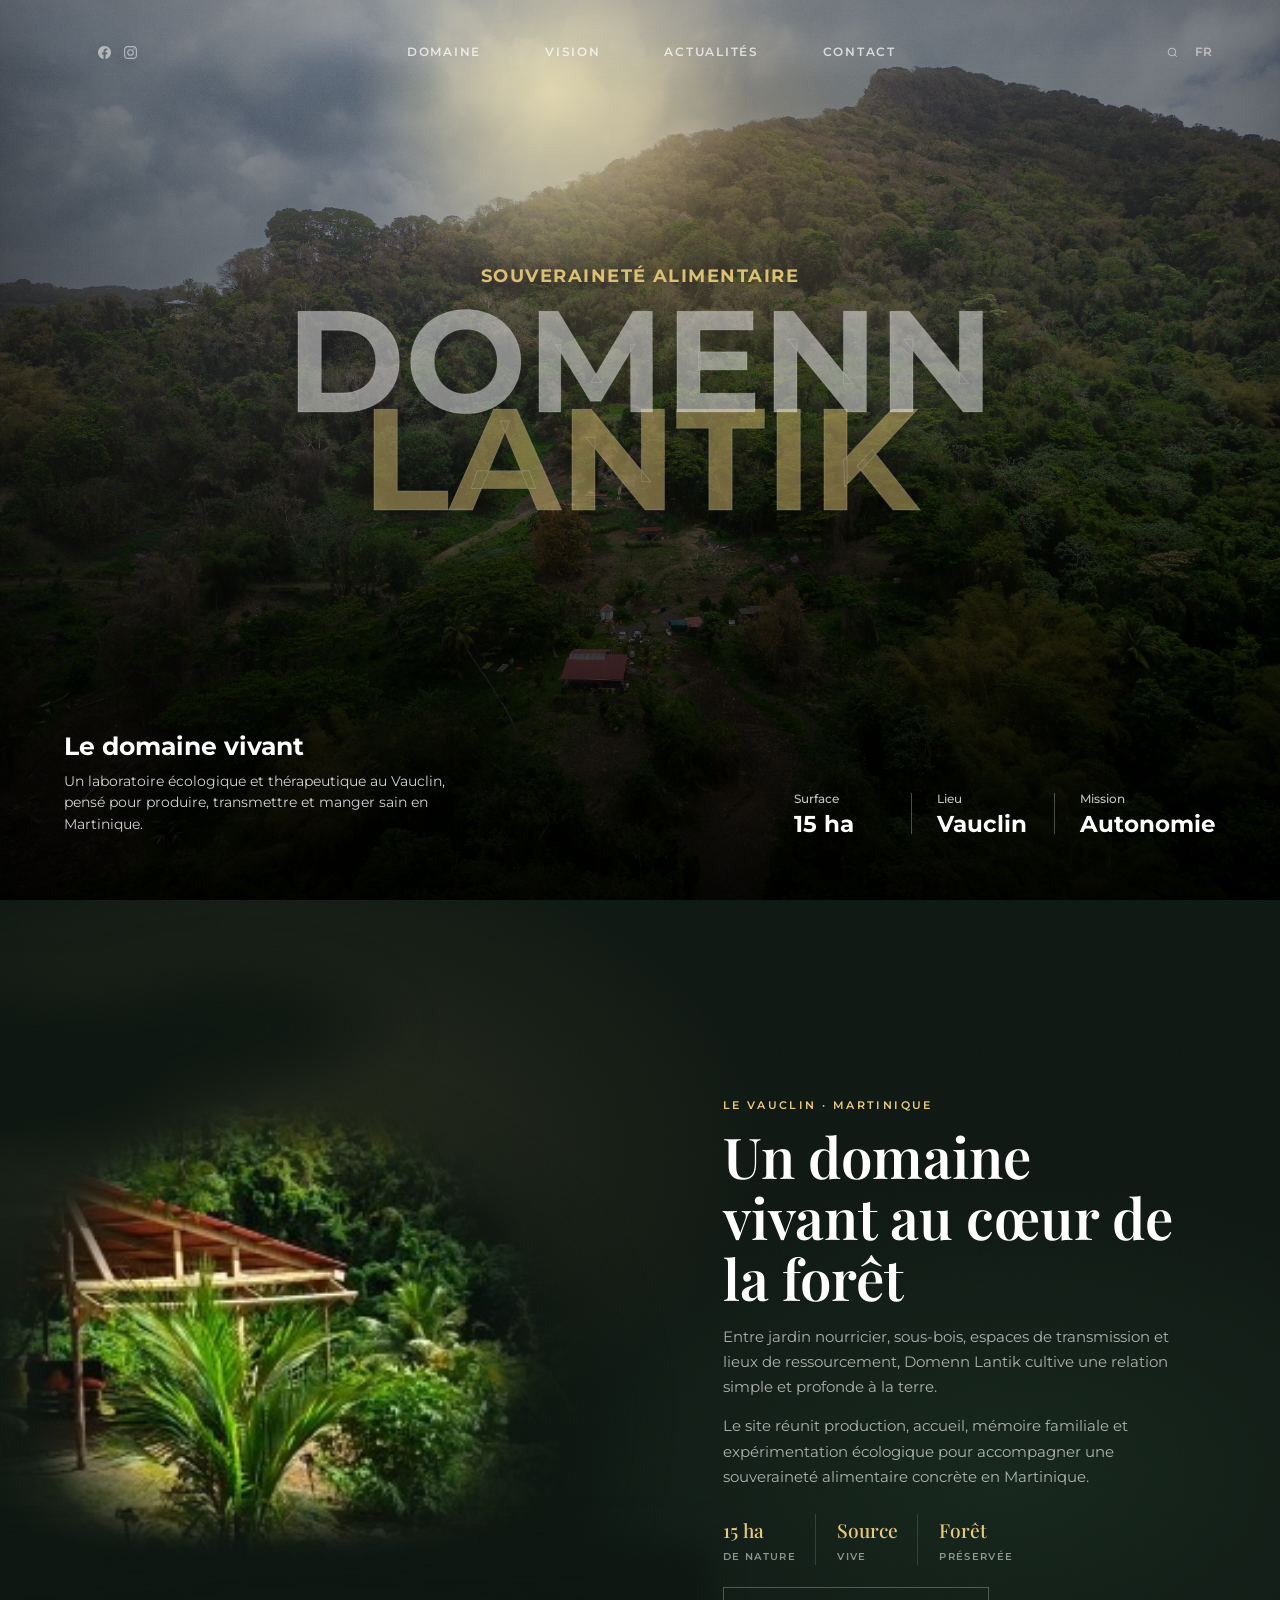
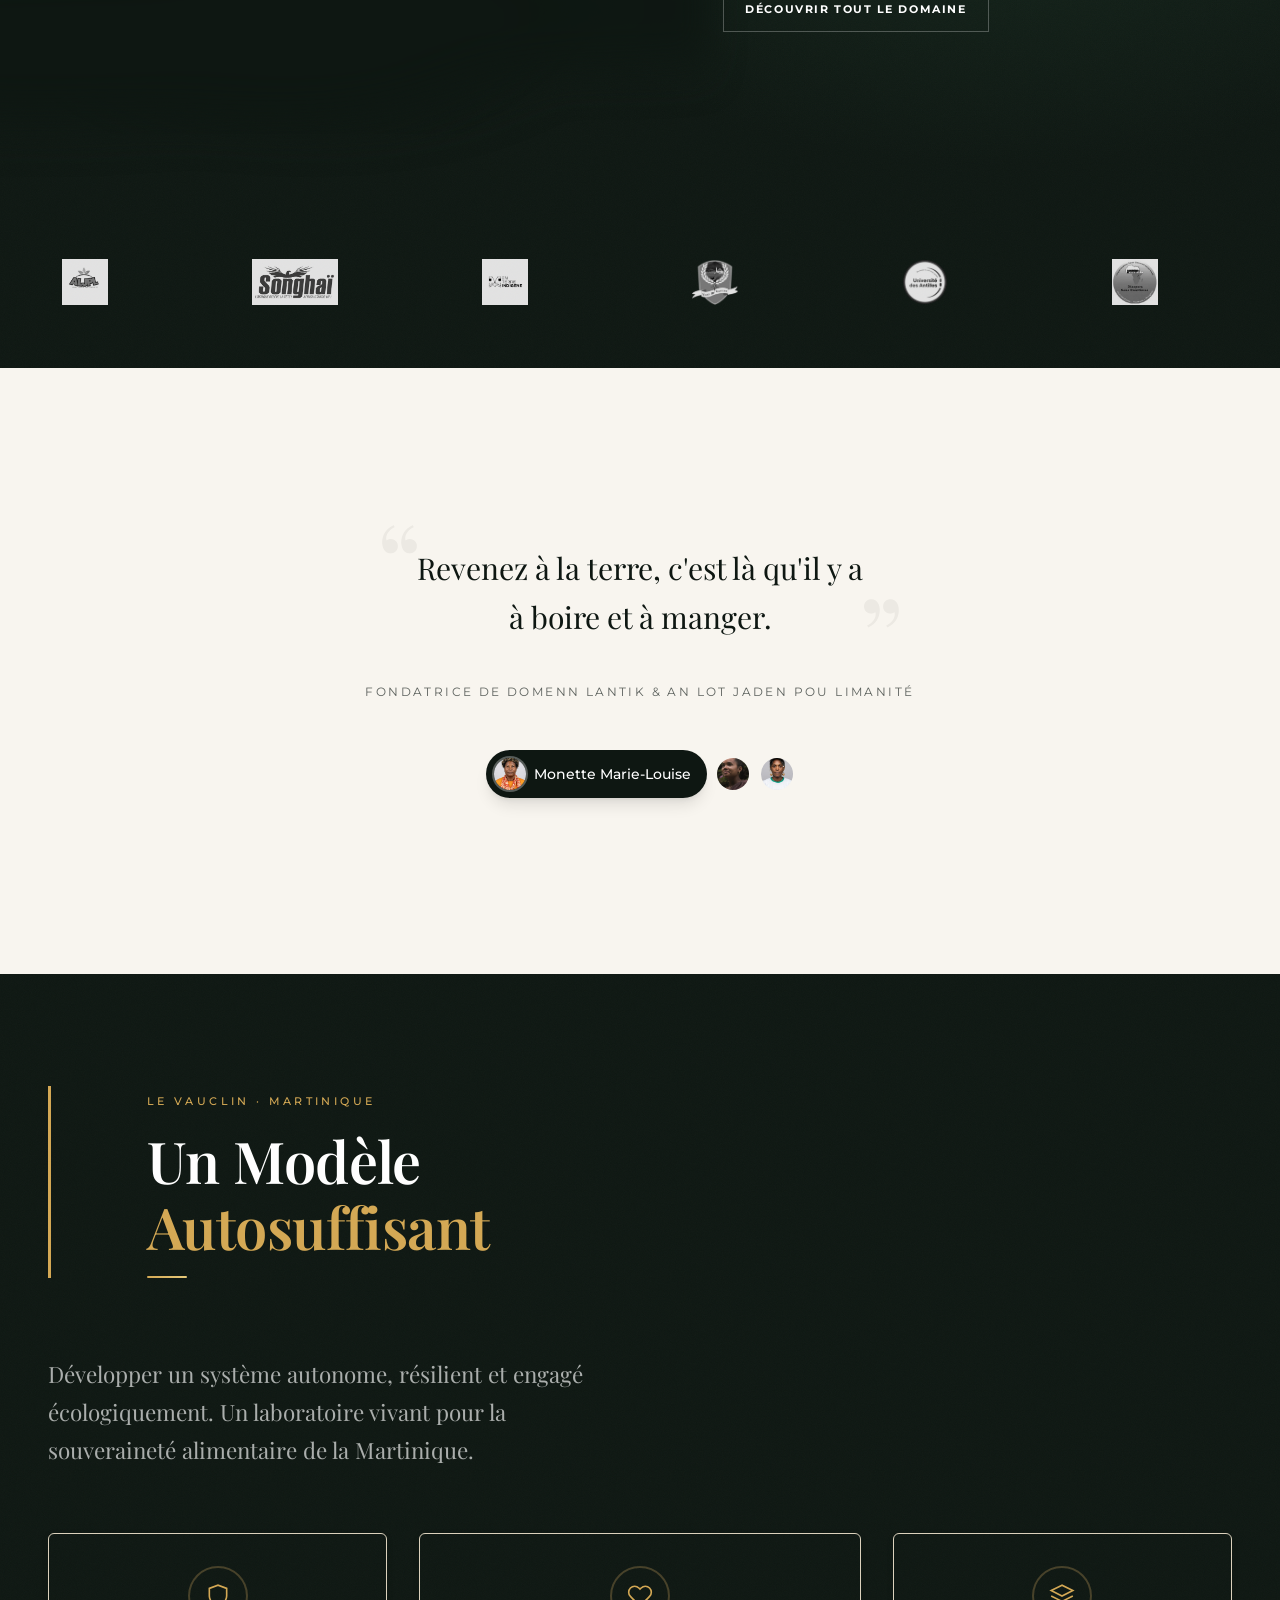
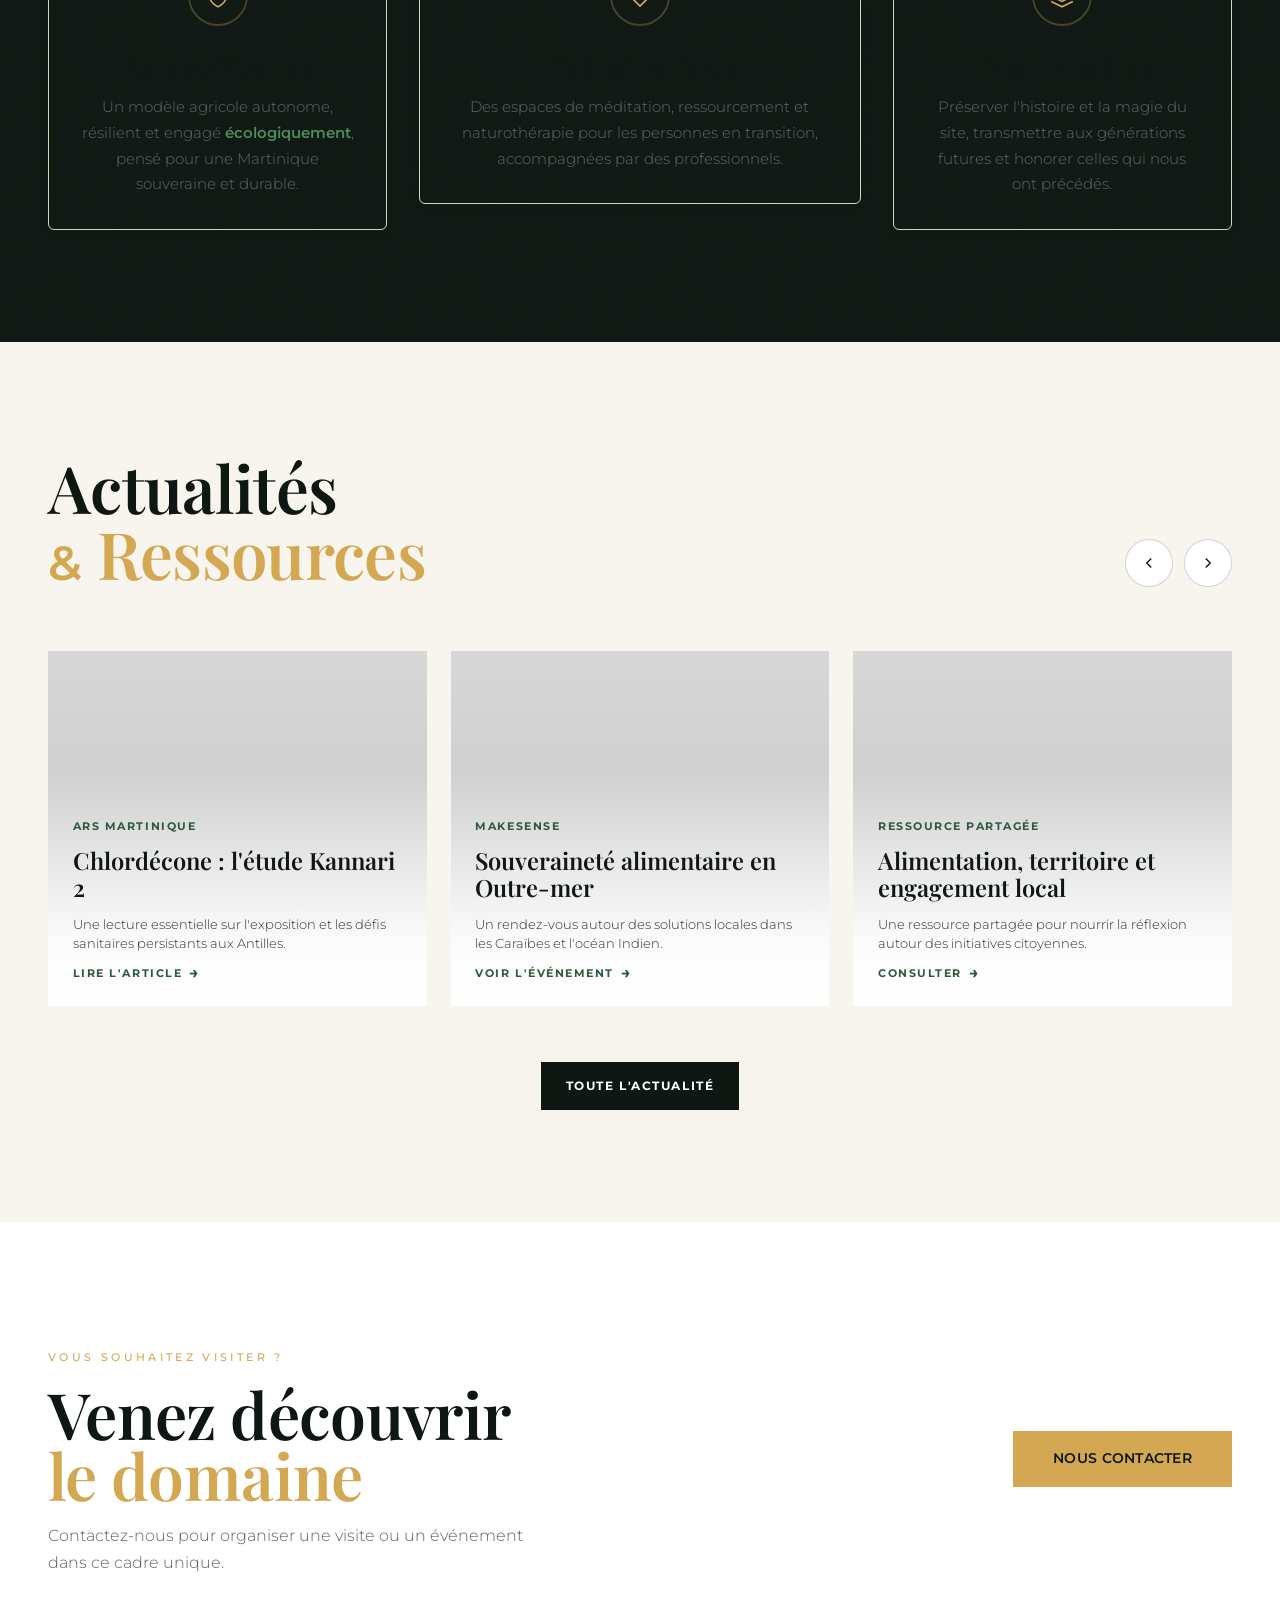
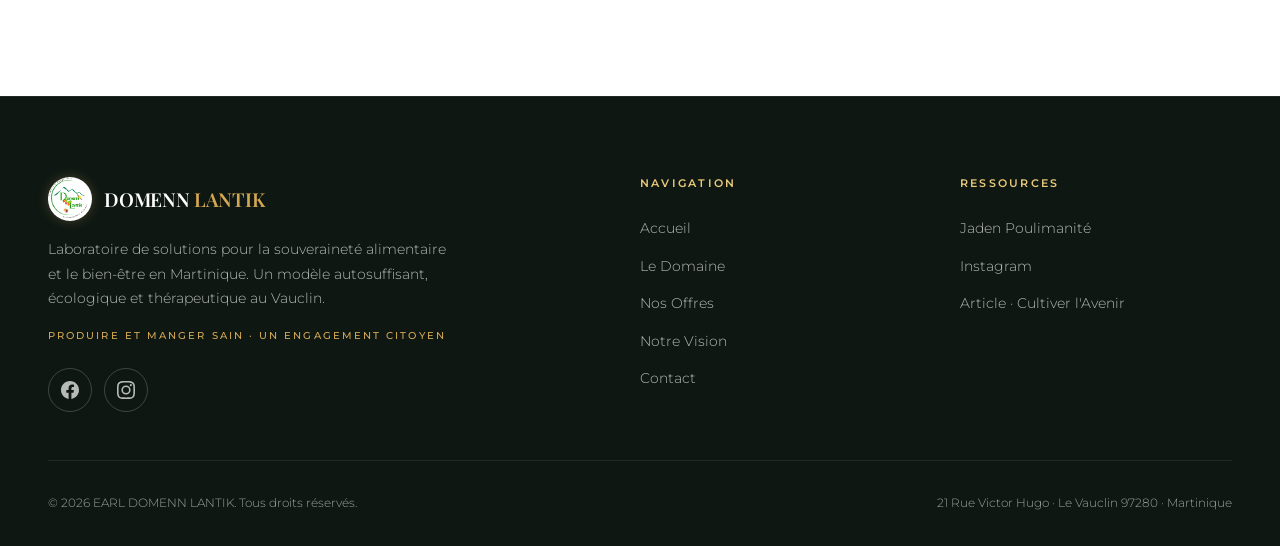
==== commit ce8e55b8: "2nd" ====
--- a/index.html
+++ b/index.html
@@ -5,7 +5,7 @@
   <meta name="viewport" content="width=device-width, initial-scale=1.0">
   <meta name="description" content="DOMENN LANTIK · Laboratoire de solutions pour la souveraineté alimentaire et le bien-être en Martinique. Un domaine autosuffisant, écologique et thérapeutique au Vauclin.">
   <title>DOMENN LANTIK · Souveraineté alimentaire & Bien-être en Martinique</title>
-  <link rel="stylesheet" href="style.css">
+  <link rel="stylesheet" href="style.css?v=20260725-songhai">
   <link rel="icon" type="image/svg+xml" href="data:image/svg+xml,%3Csvg xmlns='http://www.w3.org/2000/svg' viewBox='0 0 32 32'%3E%3Ctext y='28' font-size='28'%3E🌿%3C/text%3E%3C/svg%3E">
 </head>
 <body>
@@ -30,6 +30,7 @@
           <nav class="home-poster-mini" aria-label="Accès rapides">
             <a href="domaine.html">Domaine</a>
             <a href="vision.html">Vision</a>
+            <a href="actualites.html">Actualités</a>
             <a href="contact.html">Contact</a>
           </nav>
           <div class="home-poster-tools">
@@ -61,7 +62,7 @@
           </article>
 
           <div class="home-poster-facts" aria-label="Repères du domaine">
-            <span><small>Surface</small><strong>4 ha</strong></span>
+            <span><small>Surface</small><strong>15 ha</strong></span>
             <span><small>Lieu</small><strong>Vauclin</strong></span>
             <span><small>Mission</small><strong>Autonomie</strong></span>
           </div>
@@ -74,7 +75,7 @@
       <div class="container post-hero-grid">
         <div class="post-hero-art reveal" aria-hidden="true">
           <div class="post-hero-photo">
-            <img src="images/post-hero-integrated.webp" alt="">
+            <img src="images/post-hero.jpg" alt="">
           </div>
         </div>
 
@@ -89,7 +90,7 @@
           </p>
 
           <div class="post-hero-meta" aria-label="Repères du domaine">
-            <span><strong>4 ha</strong><small>de nature</small></span>
+            <span><strong>15 ha</strong><small>de nature</small></span>
             <span><strong>Source</strong><small>vive</small></span>
             <span><strong>Forêt</strong><small>préservée</small></span>
           </div>
@@ -257,6 +258,17 @@
         <div class="news-actions reveal">
           <a href="actualites.html" class="news-all-btn">Toute l'actualité</a>
         </div>
+      </div>
+    </section>
+
+    <section class="bottom-cta">
+      <div class="container bottom-cta-inner reveal">
+        <div class="bottom-cta-copy">
+          <span class="section-eyebrow">Vous souhaitez visiter ?</span>
+          <h2>Venez découvrir<br><span>le domaine</span></h2>
+          <p>Contactez-nous pour organiser une visite ou un événement dans ce cadre unique.</p>
+        </div>
+        <a href="contact.html" class="btn btn-primary btn-lg bottom-cta-action">Nous contacter</a>
       </div>
     </section>
   </main>
@@ -303,6 +315,6 @@
     </div>
   </footer>
 
-  <script src="main.js"></script>
+  <script src="main.js?v=20260725-songhai"></script>
 </body>
 </html>
--- a/style.css
+++ b/style.css
@@ -518,6 +518,45 @@
 
 .btn-lg { padding: 1.05rem 2.5rem; font-size: 0.85rem; }
 
+.bottom-cta {
+  background: #fff;
+  padding: clamp(5rem, 10vw, 7.5rem) 0;
+}
+
+.bottom-cta-inner {
+  display: flex;
+  align-items: center;
+  justify-content: space-between;
+  gap: clamp(2rem, 8vw, 8rem);
+}
+
+.bottom-cta-copy {
+  max-width: 660px;
+}
+
+.bottom-cta-copy h2 {
+  margin-bottom: 1rem;
+  color: var(--earth-900);
+  font-size: clamp(3rem, 5vw, 4rem);
+  line-height: 0.96;
+}
+
+.bottom-cta-copy h2 span {
+  color: var(--or);
+}
+
+.bottom-cta-copy p {
+  max-width: 500px;
+  color: var(--text-muted);
+  font-weight: 300;
+  line-height: 1.7;
+}
+
+.bottom-cta-action {
+  flex-shrink: 0;
+  min-width: 216px;
+}
+
 .btn-arrow {
   display: inline-flex;
   align-items: center;
@@ -608,11 +647,11 @@
 .nav-list {
   display: flex;
   align-items: center;
-  gap: 2rem;
+  gap: clamp(0.75rem, 1.35vw, 1.35rem);
 }
 
 .nav-link {
-  font-size: 0.8rem;
+  font-size: 0.76rem;
   font-weight: 500;
   letter-spacing: 0.08em;
   color: rgba(255,255,255,0.75);
@@ -640,7 +679,7 @@
 .nav-cta {
   background: var(--or);
   color: #fff !important;
-  padding: 0.55rem 1.4rem !important;
+  padding: 0.55rem 1.05rem !important;
   font-size: 0.75rem;
   letter-spacing: 0.1em;
 }
@@ -1121,8 +1160,8 @@
   background:
     radial-gradient(ellipse 62% 54% at 47% 51%, rgba(9,19,14,0.88) 0 52%, rgba(14,23,18,0.84) 68%, rgba(14,23,18,0.2) 82%, transparent 92%);
   filter: drop-shadow(0 34px 55px rgba(0,0,0,0.34));
-  -webkit-mask-image: radial-gradient(ellipse 60% 66% at 47% 50%, #000 0 52%, rgba(0,0,0,0.72) 61%, rgba(0,0,0,0.18) 70%, transparent 78%);
-  mask-image: radial-gradient(ellipse 60% 66% at 47% 50%, #000 0 52%, rgba(0,0,0,0.72) 61%, rgba(0,0,0,0.18) 70%, transparent 78%);
+  -webkit-mask-image: radial-gradient(ellipse 62% 56% at 47% 58%, #000 0 50%, rgba(0,0,0,0.72) 62%, rgba(0,0,0,0.18) 73%, transparent 84%);
+  mask-image: radial-gradient(ellipse 62% 56% at 47% 58%, #000 0 50%, rgba(0,0,0,0.72) 62%, rgba(0,0,0,0.18) 73%, transparent 84%);
   -webkit-mask-repeat: no-repeat;
   mask-repeat: no-repeat;
   -webkit-mask-size: 100% 100%;
@@ -1135,10 +1174,10 @@
   width: 100%;
   height: 100%;
   max-width: none;
-  object-fit: contain;
-  object-position: center;
+  object-fit: cover;
+  object-position: center 52%;
   filter: saturate(1.02) contrast(1.02);
-  transform: scale(1.1);
+  transform: scale(1.03);
   transform-origin: 48% 50%;
 }
 
@@ -1296,6 +1335,7 @@
   }
 
   .post-hero-art {
+    order: 2;
     min-height: clamp(330px, 66vw, 500px);
     margin-left: 0;
   }
@@ -1305,17 +1345,18 @@
   }
 
   .post-hero-copy {
+    order: 1;
     max-width: 640px;
   }
 }
 
 @media (max-width: 560px) {
   .post-hero-domain {
-    padding: 3.5rem 0 4rem;
+    padding: 3.25rem 0 3.75rem;
   }
 
   .post-hero-art {
-    min-height: 300px;
+    min-height: 255px;
     margin-left: -0.75rem;
     margin-right: -0.75rem;
   }
@@ -1599,6 +1640,455 @@
   display: grid;
   grid-template-columns: repeat(3, minmax(0, 1fr));
   gap: 1.5rem;
+}
+
+.resources-hub {
+  background: var(--earth-50);
+}
+
+.resources-intro {
+  max-width: 880px;
+  margin-bottom: clamp(2.5rem, 6vw, 4.5rem);
+}
+
+.resources-intro h2,
+.resources-section-title h2 {
+  max-width: 820px;
+  margin-bottom: 1rem;
+  color: var(--earth-900);
+}
+
+.resources-intro p {
+  max-width: 760px;
+  color: var(--text-muted);
+  font-size: clamp(1rem, 1.7vw, 1.15rem);
+  line-height: 1.72;
+}
+
+.songhai-panel {
+  display: grid;
+  grid-template-columns: minmax(0, 1fr) minmax(280px, 0.46fr);
+  gap: clamp(1.5rem, 4vw, 3rem);
+  align-items: end;
+  margin-bottom: clamp(2.75rem, 6vw, 5rem);
+  padding: clamp(1.5rem, 4vw, 2.4rem);
+  color: #fff;
+  background:
+    linear-gradient(120deg, rgba(14,23,18,0.94), rgba(42,31,20,0.88)),
+    url('images/zanama.jpg') center / cover no-repeat;
+  border-radius: 8px;
+  overflow: hidden;
+}
+
+.songhai-panel h3 {
+  max-width: 720px;
+  margin-bottom: 0.9rem;
+  color: #fff;
+  font-family: var(--font-serif);
+  font-size: clamp(1.9rem, 4vw, 3.2rem);
+  font-weight: 600;
+  line-height: 1.05;
+}
+
+.songhai-panel p {
+  max-width: 720px;
+  color: rgba(255,255,255,0.76);
+  line-height: 1.68;
+}
+
+.songhai-facts {
+  display: grid;
+  gap: 0;
+  border: 1px solid rgba(197,160,89,0.28);
+  background: rgba(14,23,18,0.48);
+}
+
+.songhai-facts span {
+  display: grid;
+  gap: 0.25rem;
+  padding: 1rem 1.1rem;
+  border-bottom: 1px solid rgba(197,160,89,0.24);
+}
+
+.songhai-facts span:last-child {
+  border-bottom: 0;
+}
+
+.songhai-facts strong {
+  color: var(--or-light);
+  font-family: var(--font-serif);
+  font-size: 1.4rem;
+  line-height: 1;
+}
+
+.songhai-facts small {
+  color: rgba(255,255,255,0.66);
+  font-size: 0.68rem;
+  font-weight: 700;
+  letter-spacing: 0.12em;
+  text-transform: uppercase;
+}
+
+.resource-timeline {
+  display: grid;
+  grid-template-columns: repeat(3, minmax(0, 1fr));
+  gap: 1rem;
+  margin-bottom: clamp(3rem, 7vw, 5.5rem);
+  background: transparent;
+  border: 0;
+}
+
+.resource-timeline article {
+  position: relative;
+  min-height: 310px;
+  display: flex;
+  flex-direction: column;
+  justify-content: flex-end;
+  overflow: hidden;
+  padding: clamp(1.25rem, 3vw, 1.75rem);
+  color: #fff;
+  background-color: var(--earth-900);
+  background-image:
+    linear-gradient(180deg, rgba(14,23,18,0.12), rgba(14,23,18,0.88)),
+    var(--timeline-image, linear-gradient(135deg, #273426, #7a6638));
+  background-position: center;
+  background-size: cover;
+  background-repeat: no-repeat;
+  border: 1px solid rgba(197,160,89,0.26);
+  border-radius: 8px;
+  box-shadow: 0 18px 42px rgba(42,31,20,0.12);
+  isolation: isolate;
+}
+
+.resource-timeline article:nth-child(1) {
+  --timeline-image: url('images/link-previews/antilla-conference.jpg');
+}
+
+.resource-timeline article:nth-child(2) {
+  --timeline-image: url('images/link-previews/cultiver-avenir.jpg');
+}
+
+.resource-timeline article:nth-child(3) {
+  --timeline-image: url('images/link-previews/carenews-femmes.jpg');
+}
+
+.resource-timeline article::after {
+  content: '';
+  position: absolute;
+  inset: 0;
+  z-index: -1;
+  background:
+    linear-gradient(120deg, rgba(42,31,20,0.66), rgba(14,23,18,0.12) 54%),
+    radial-gradient(circle at 18% 18%, rgba(197,160,89,0.34), transparent 32%);
+  mix-blend-mode: multiply;
+  pointer-events: none;
+}
+
+.resource-timeline span,
+.resource-card > span:not(.resource-card-media),
+.media-link-grid span {
+  display: inline-flex;
+  margin-bottom: 0.7rem;
+  color: var(--foliage);
+  font-size: 0.68rem;
+  font-weight: 800;
+  letter-spacing: 0.13em;
+  text-transform: uppercase;
+}
+
+.resource-timeline span {
+  align-self: flex-start;
+  padding: 0.38rem 0.65rem;
+  color: var(--earth-900);
+  background: var(--or-light);
+  border-radius: 999px;
+}
+
+.resource-timeline h3,
+.resource-card h3 {
+  margin-bottom: 0.65rem;
+  color: var(--earth-900);
+  font-family: var(--font-serif);
+  font-size: clamp(1.2rem, 2vw, 1.55rem);
+  line-height: 1.14;
+}
+
+.resource-timeline h3 {
+  color: #fff;
+  text-shadow: 0 2px 18px rgba(0,0,0,0.28);
+}
+
+.resource-timeline p,
+.resource-card p {
+  color: var(--text-muted);
+  font-size: 0.9rem;
+  line-height: 1.56;
+}
+
+.resource-timeline p {
+  color: rgba(255,255,255,0.82);
+}
+
+.resources-section-title {
+  margin-bottom: 1.4rem;
+}
+
+.resource-grid {
+  display: grid;
+  grid-template-columns: repeat(4, minmax(0, 1fr));
+  gap: 1rem;
+  margin-bottom: clamp(3rem, 7vw, 5rem);
+}
+
+.resource-card {
+  min-height: 360px;
+  padding: 0;
+  text-align: left;
+  background: #fff;
+  border: 1px solid rgba(42,31,20,0.12);
+  border-radius: 8px;
+  overflow: hidden;
+  cursor: pointer;
+  transition: transform var(--transition-base), border-color var(--transition-base), box-shadow var(--transition-base);
+}
+
+.resource-card-media {
+  display: block;
+  width: 100%;
+  aspect-ratio: 16 / 10;
+  margin: 0;
+  background-color: #d8d0c1;
+  background-image:
+    linear-gradient(180deg, rgba(14,23,18,0.02), rgba(14,23,18,0.18)),
+    var(--resource-image, linear-gradient(135deg, #d8d0c1, #5e6b4b));
+  background-position: center;
+  background-size: cover;
+  background-repeat: no-repeat;
+  border-bottom: 1px solid rgba(42,31,20,0.1);
+  transition: transform var(--transition-slow), filter var(--transition-base);
+}
+
+.resource-card:hover .resource-card-media,
+.resource-card:focus-visible .resource-card-media {
+  filter: saturate(1.08) contrast(1.03);
+  transform: scale(1.035);
+}
+
+.resource-card > span:not(.resource-card-media),
+.resource-card h3,
+.resource-card p {
+  margin-inline: 1.25rem;
+}
+
+.resource-card > span:not(.resource-card-media) {
+  margin-top: 1.15rem;
+}
+
+.resource-card:hover,
+.resource-card:focus-visible {
+  transform: translateY(-4px);
+  border-color: rgba(197,160,89,0.5);
+  box-shadow: 0 18px 42px rgba(42,31,20,0.12);
+}
+
+.resource-card:focus-visible {
+  outline: 2px solid var(--or);
+  outline-offset: 3px;
+}
+
+.media-link-grid {
+  display: grid;
+  grid-template-columns: repeat(3, minmax(0, 1fr));
+  gap: 1rem;
+}
+
+.media-link-grid a {
+  position: relative;
+  min-height: 170px;
+  padding: 1.15rem 1.2rem;
+  display: flex;
+  flex-direction: column;
+  justify-content: flex-end;
+  overflow: hidden;
+  color: #fff;
+  background-color: #253226;
+  background-image:
+    linear-gradient(180deg, rgba(11,18,14,0.08), rgba(11,18,14,0.78)),
+    var(--media-image, linear-gradient(135deg, #233026, #6a542f));
+  background-position: center;
+  background-size: cover;
+  background-repeat: no-repeat;
+  border: 1px solid rgba(42,31,20,0.12);
+  border-radius: 8px;
+  font-family: var(--font-serif);
+  font-size: 1.2rem;
+  line-height: 1.18;
+  transition: transform var(--transition-base), border-color var(--transition-base), filter var(--transition-base);
+}
+
+.media-link-grid a:hover,
+.media-link-grid a:focus-visible {
+  border-color: rgba(197,160,89,0.5);
+  filter: saturate(1.08) contrast(1.04);
+  transform: translateY(-3px);
+}
+
+.media-link-grid span {
+  display: block;
+  color: var(--or);
+}
+
+.resource-modal {
+  position: fixed;
+  inset: 0;
+  z-index: 10000;
+  display: grid;
+  place-items: center;
+  padding: 1rem;
+  opacity: 0;
+  pointer-events: none;
+  transition: opacity var(--transition-base);
+}
+
+.resource-modal.active {
+  opacity: 1;
+  pointer-events: auto;
+}
+
+.resource-modal-backdrop {
+  position: absolute;
+  inset: 0;
+  background: rgba(14,23,18,0.78);
+  backdrop-filter: blur(8px);
+}
+
+.resource-modal-dialog {
+  position: relative;
+  width: min(680px, 100%);
+  max-height: min(720px, 88vh);
+  overflow: auto;
+  padding: clamp(1.4rem, 4vw, 2.1rem);
+  color: var(--earth-900);
+  background: #fff;
+  border: 1px solid rgba(197,160,89,0.32);
+  border-radius: 8px;
+  box-shadow: 0 28px 90px rgba(0,0,0,0.34);
+  transform: translateY(18px);
+  transition: transform var(--transition-base);
+}
+
+.resource-modal-image {
+  min-height: 220px;
+  margin: -0.65rem -0.65rem 1.35rem;
+  background-color: #d8d0c1;
+  background-image: var(--resource-modal-image, linear-gradient(135deg, #d8d0c1, #5e6b4b));
+  background-position: center;
+  background-size: cover;
+  background-repeat: no-repeat;
+  border-radius: 6px;
+}
+
+.resource-modal.active .resource-modal-dialog {
+  transform: translateY(0);
+}
+
+.resource-modal-close {
+  position: absolute;
+  top: 0.8rem;
+  right: 0.8rem;
+  z-index: 2;
+  display: grid;
+  place-items: center;
+  width: 44px;
+  height: 44px;
+  color: #fff;
+  background: var(--earth-900);
+  border: 2px solid #fff;
+  border-radius: 50%;
+  box-shadow: 0 10px 28px rgba(0,0,0,0.28);
+  font-family: var(--font-sans);
+  font-size: 1.65rem;
+  font-weight: 700;
+  line-height: 1;
+  cursor: pointer;
+  transition: background var(--transition-base), transform var(--transition-base), border-color var(--transition-base);
+}
+
+.resource-modal-close:hover,
+.resource-modal-close:focus-visible {
+  background: var(--or);
+  border-color: var(--or-light);
+  transform: scale(1.04);
+  outline: none;
+}
+
+.resource-modal-source {
+  display: block;
+  margin: 0 3rem 0.8rem 0;
+  color: var(--foliage);
+  font-size: 0.72rem;
+  font-weight: 800;
+  letter-spacing: 0.12em;
+  text-transform: uppercase;
+}
+
+.resource-modal-dialog h2 {
+  margin-bottom: 1rem;
+  color: var(--earth-900);
+  font-size: clamp(1.85rem, 5vw, 3rem);
+  line-height: 1.02;
+}
+
+.resource-modal-dialog p {
+  color: var(--text-muted);
+  line-height: 1.7;
+}
+
+.resource-modal-link {
+  display: inline-flex;
+  align-items: center;
+  justify-content: center;
+  min-height: 46px;
+  margin-top: 1.4rem;
+  padding: 0.75rem 1.15rem;
+  color: #fff;
+  background: var(--earth-900);
+  border: 1px solid var(--earth-900);
+  font-size: 0.72rem;
+  font-weight: 800;
+  letter-spacing: 0.12em;
+  text-transform: uppercase;
+}
+
+@media (max-width: 1100px) {
+  .resource-grid {
+    grid-template-columns: repeat(2, minmax(0, 1fr));
+  }
+
+  .media-link-grid {
+    grid-template-columns: repeat(2, minmax(0, 1fr));
+  }
+}
+
+@media (max-width: 768px) {
+  .songhai-panel,
+  .resource-timeline,
+  .resource-grid,
+  .media-link-grid {
+    grid-template-columns: 1fr;
+  }
+
+  .songhai-panel {
+    padding: 1.35rem;
+  }
+
+  .resource-card {
+    min-height: auto;
+  }
+
+  .resource-modal-dialog {
+    max-height: 84vh;
+  }
 }
 
 /* ============================================================
@@ -2098,6 +2588,235 @@
 }
 
 /* ============================================================
+   DOMAINE STORIES — paper / watercolor inspired
+   ============================================================ */
+
+.domaine-stories {
+  padding: calc(var(--header-h) + clamp(2rem, 5vw, 4rem)) 0 clamp(4rem, 8vw, 7rem);
+  background:
+    linear-gradient(90deg, rgba(14,23,18,0.035) 1px, transparent 1px),
+    linear-gradient(180deg, rgba(14,23,18,0.03) 1px, transparent 1px),
+    #deddd0;
+  background-size: 42px 42px;
+}
+
+.domaine-paper {
+  width: min(1120px, calc(100% - 2rem));
+  margin: 0 auto;
+  padding: clamp(2.5rem, 6vw, 5rem) clamp(1.5rem, 6vw, 5.5rem) clamp(3rem, 8vw, 6rem);
+  background:
+    radial-gradient(circle at 12% 4%, rgba(197,160,89,0.12), transparent 20%),
+    radial-gradient(circle at 84% 10%, rgba(14,23,18,0.06), transparent 24%),
+    linear-gradient(180deg, rgba(255,255,255,0.88), rgba(250,247,239,0.96));
+  box-shadow: 0 28px 90px rgba(42,31,20,0.12);
+  color: var(--earth-900);
+  position: relative;
+  overflow: hidden;
+}
+
+.domaine-paper::before {
+  content: '';
+  position: absolute;
+  inset: 0;
+  opacity: 0.24;
+  pointer-events: none;
+  background-image:
+    radial-gradient(circle at 20% 12%, rgba(42,31,20,0.08) 0 1px, transparent 1px),
+    radial-gradient(circle at 76% 42%, rgba(42,31,20,0.06) 0 1px, transparent 1px);
+  background-size: 18px 18px, 26px 26px;
+  mix-blend-mode: multiply;
+}
+
+.stories-title {
+  position: relative;
+  z-index: 1;
+  margin-bottom: clamp(3rem, 7vw, 5.5rem);
+  text-align: center;
+}
+
+.stories-title span {
+  display: block;
+  margin-bottom: 0.3rem;
+  color: rgba(14,23,18,0.72);
+  font-family: var(--font-sans);
+  font-size: 0.86rem;
+  font-weight: 900;
+  letter-spacing: 0.2em;
+  text-transform: uppercase;
+}
+
+.stories-title h1 {
+  margin: 0;
+  color: var(--earth-900);
+  font-family: var(--font-sans);
+  font-size: clamp(2.35rem, 5vw, 4rem);
+  font-weight: 900;
+  letter-spacing: 0.02em;
+  line-height: 0.92;
+  text-transform: uppercase;
+}
+
+.story-row {
+  position: relative;
+  z-index: 1;
+  display: grid;
+  grid-template-columns: minmax(260px, 1.04fr) minmax(260px, 0.86fr);
+  align-items: center;
+  gap: clamp(2rem, 6vw, 5rem);
+  min-height: 350px;
+  margin-bottom: clamp(3.5rem, 8vw, 6.5rem);
+}
+
+.story-row:last-child {
+  margin-bottom: 0;
+}
+
+.story-row-left {
+  grid-template-columns: minmax(260px, 0.86fr) minmax(260px, 1.04fr);
+}
+
+.story-photo {
+  position: relative;
+  min-height: 280px;
+  margin: 0;
+  filter: none;
+}
+
+.story-photo::after {
+  content: '';
+  position: absolute;
+  inset: -9%;
+  z-index: 1;
+  background:
+    radial-gradient(ellipse 62% 52% at 50% 50%, transparent 0 47%, rgba(250,247,239,0.18) 56%, rgba(250,247,239,0.78) 73%, rgba(250,247,239,0.98) 88%),
+    linear-gradient(90deg, rgba(250,247,239,0.96), transparent 18%, transparent 82%, rgba(250,247,239,0.96)),
+    linear-gradient(180deg, rgba(250,247,239,0.96), transparent 20%, transparent 80%, rgba(250,247,239,0.96));
+  filter: blur(10px);
+  pointer-events: none;
+}
+
+.story-photo img {
+  width: 100%;
+  height: 100%;
+  min-height: 280px;
+  object-fit: cover;
+  filter: saturate(0.86) contrast(0.94);
+  mix-blend-mode: multiply;
+  -webkit-mask-image:
+    radial-gradient(ellipse 64% 50% at 47% 51%, #000 0 46%, rgba(0,0,0,0.74) 58%, rgba(0,0,0,0.22) 72%, transparent 88%),
+    radial-gradient(circle at 18% 24%, rgba(0,0,0,0.55) 0 12%, transparent 25%),
+    radial-gradient(circle at 82% 74%, rgba(0,0,0,0.45) 0 10%, transparent 24%);
+  mask-image:
+    radial-gradient(ellipse 64% 50% at 47% 51%, #000 0 46%, rgba(0,0,0,0.74) 58%, rgba(0,0,0,0.22) 72%, transparent 88%),
+    radial-gradient(circle at 18% 24%, rgba(0,0,0,0.55) 0 12%, transparent 25%),
+    radial-gradient(circle at 82% 74%, rgba(0,0,0,0.45) 0 10%, transparent 24%);
+  -webkit-mask-composite: source-over;
+  mask-composite: add;
+}
+
+.story-photo-a img,
+.story-photo-c img,
+.story-photo-e img {
+  aspect-ratio: 1.35 / 1;
+}
+
+.story-photo-b img,
+.story-photo-d img,
+.story-photo-f img {
+  aspect-ratio: 1.15 / 1;
+}
+
+.story-photo-b,
+.story-photo-d,
+.story-photo-f {
+  transform: translateY(1.25rem);
+}
+
+.story-copy {
+  max-width: 390px;
+}
+
+.story-kicker {
+  display: block;
+  margin-bottom: 0.4rem;
+  color: rgba(14,23,18,0.72);
+  font-family: var(--font-sans);
+  font-size: 0.74rem;
+  font-weight: 900;
+  letter-spacing: 0.16em;
+  text-transform: uppercase;
+}
+
+.story-copy h2 {
+  margin-bottom: 0.75rem;
+  color: var(--earth-900);
+  font-family: var(--font-sans);
+  font-size: clamp(1.75rem, 3.2vw, 2.45rem);
+  font-weight: 900;
+  letter-spacing: 0.01em;
+  line-height: 0.95;
+  text-transform: uppercase;
+}
+
+.story-copy p {
+  color: rgba(42,31,20,0.62);
+  font-family: var(--font-serif);
+  font-size: 1rem;
+  line-height: 1.76;
+}
+
+@media (max-width: 900px) {
+  .story-row,
+  .story-row-left {
+    grid-template-columns: 1fr;
+    gap: 1.25rem;
+    min-height: 0;
+    margin-bottom: 4rem;
+  }
+
+  .story-copy {
+    order: 2;
+    max-width: 100%;
+  }
+
+  .story-photo {
+    order: 1;
+    min-height: 220px;
+  }
+
+  .story-photo img {
+    min-height: 220px;
+  }
+
+  .story-photo-b,
+  .story-photo-d,
+  .story-photo-f {
+    transform: none;
+  }
+}
+
+@media (max-width: 560px) {
+  .domaine-stories {
+    padding-top: calc(var(--header-h) + 1rem);
+  }
+
+  .domaine-paper {
+    width: 100%;
+    padding: 2.2rem 1.2rem 3rem;
+    box-shadow: none;
+  }
+
+  .stories-title {
+    margin-bottom: 2.4rem;
+  }
+
+  .story-photo,
+  .story-photo img {
+    min-height: 190px;
+  }
+}
+
+/* ============================================================
    DOMAINE INTERACTIVE SELECTOR — 21st.dev inspired
    ============================================================ */
 
@@ -2505,13 +3224,30 @@
   .timeline { max-width: 100%; }
 }
 
-@media (max-width: 768px) {
+@media (max-width: 1500px) {
   .nav-list { display: none; }
   .hamburger { display: flex; }
+}
+
+@media (max-width: 768px) {
   .logo-text { display: none; }
 
   .footer-grid { grid-template-columns: 1fr; gap: 2rem; }
   .footer-bottom { flex-direction: column; text-align: center; }
+
+  .bottom-cta {
+    padding: 4rem 0;
+  }
+
+  .bottom-cta-inner {
+    align-items: flex-start;
+    flex-direction: column;
+  }
+
+  .bottom-cta-action {
+    width: 100%;
+    min-width: 0;
+  }
 
   .form-row { grid-template-columns: 1fr; }
 
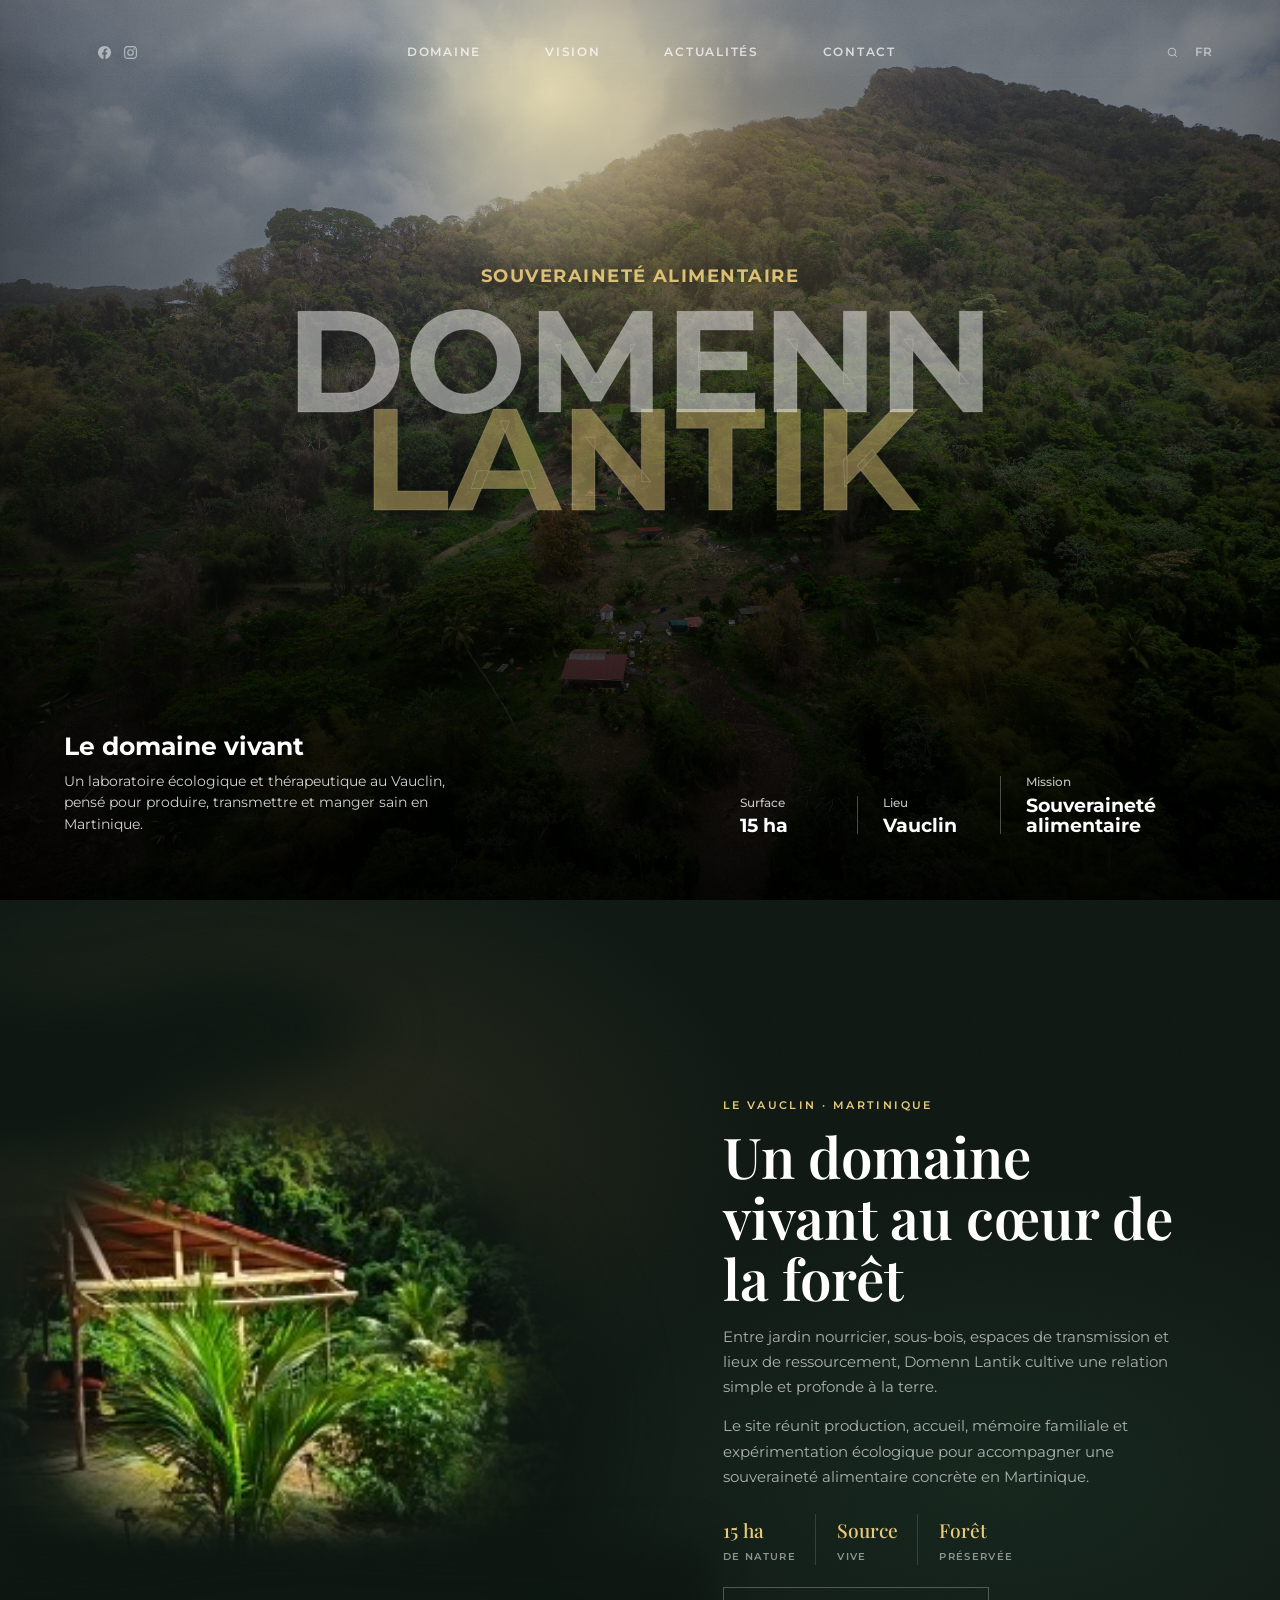
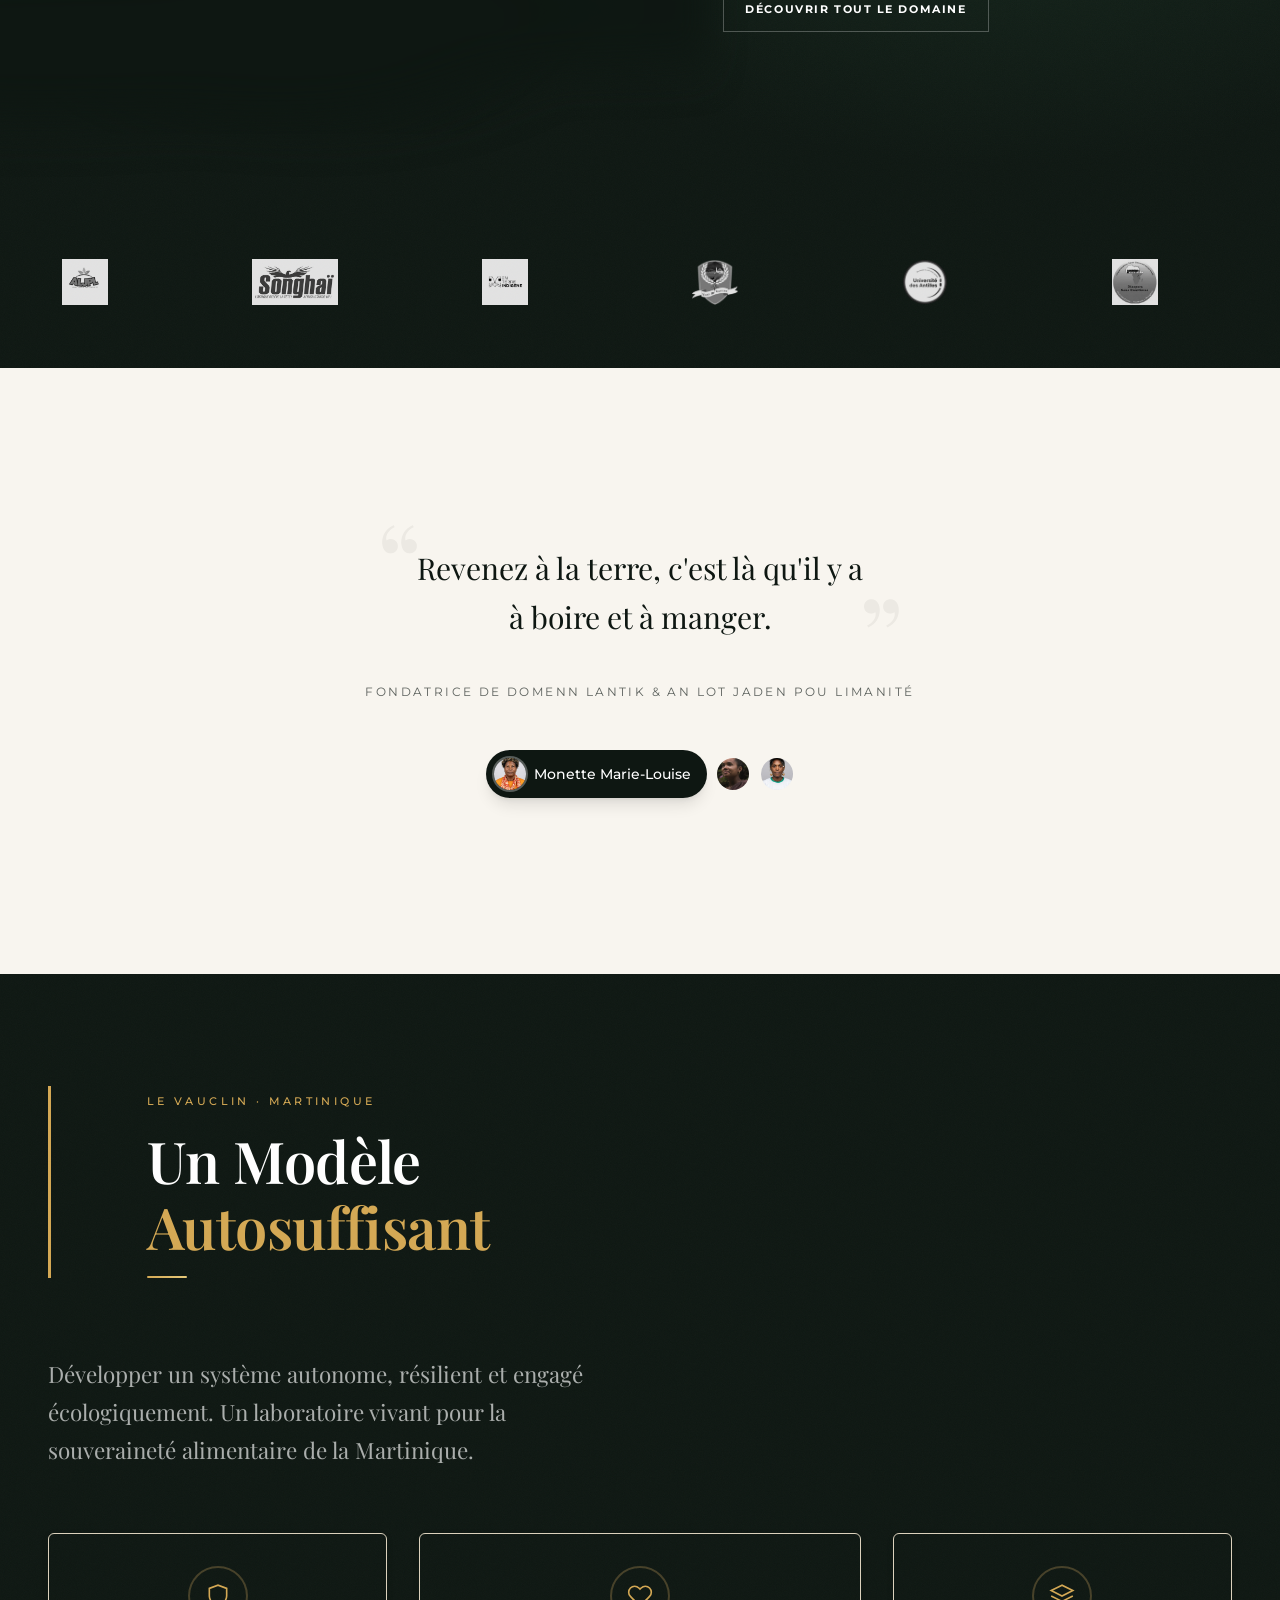
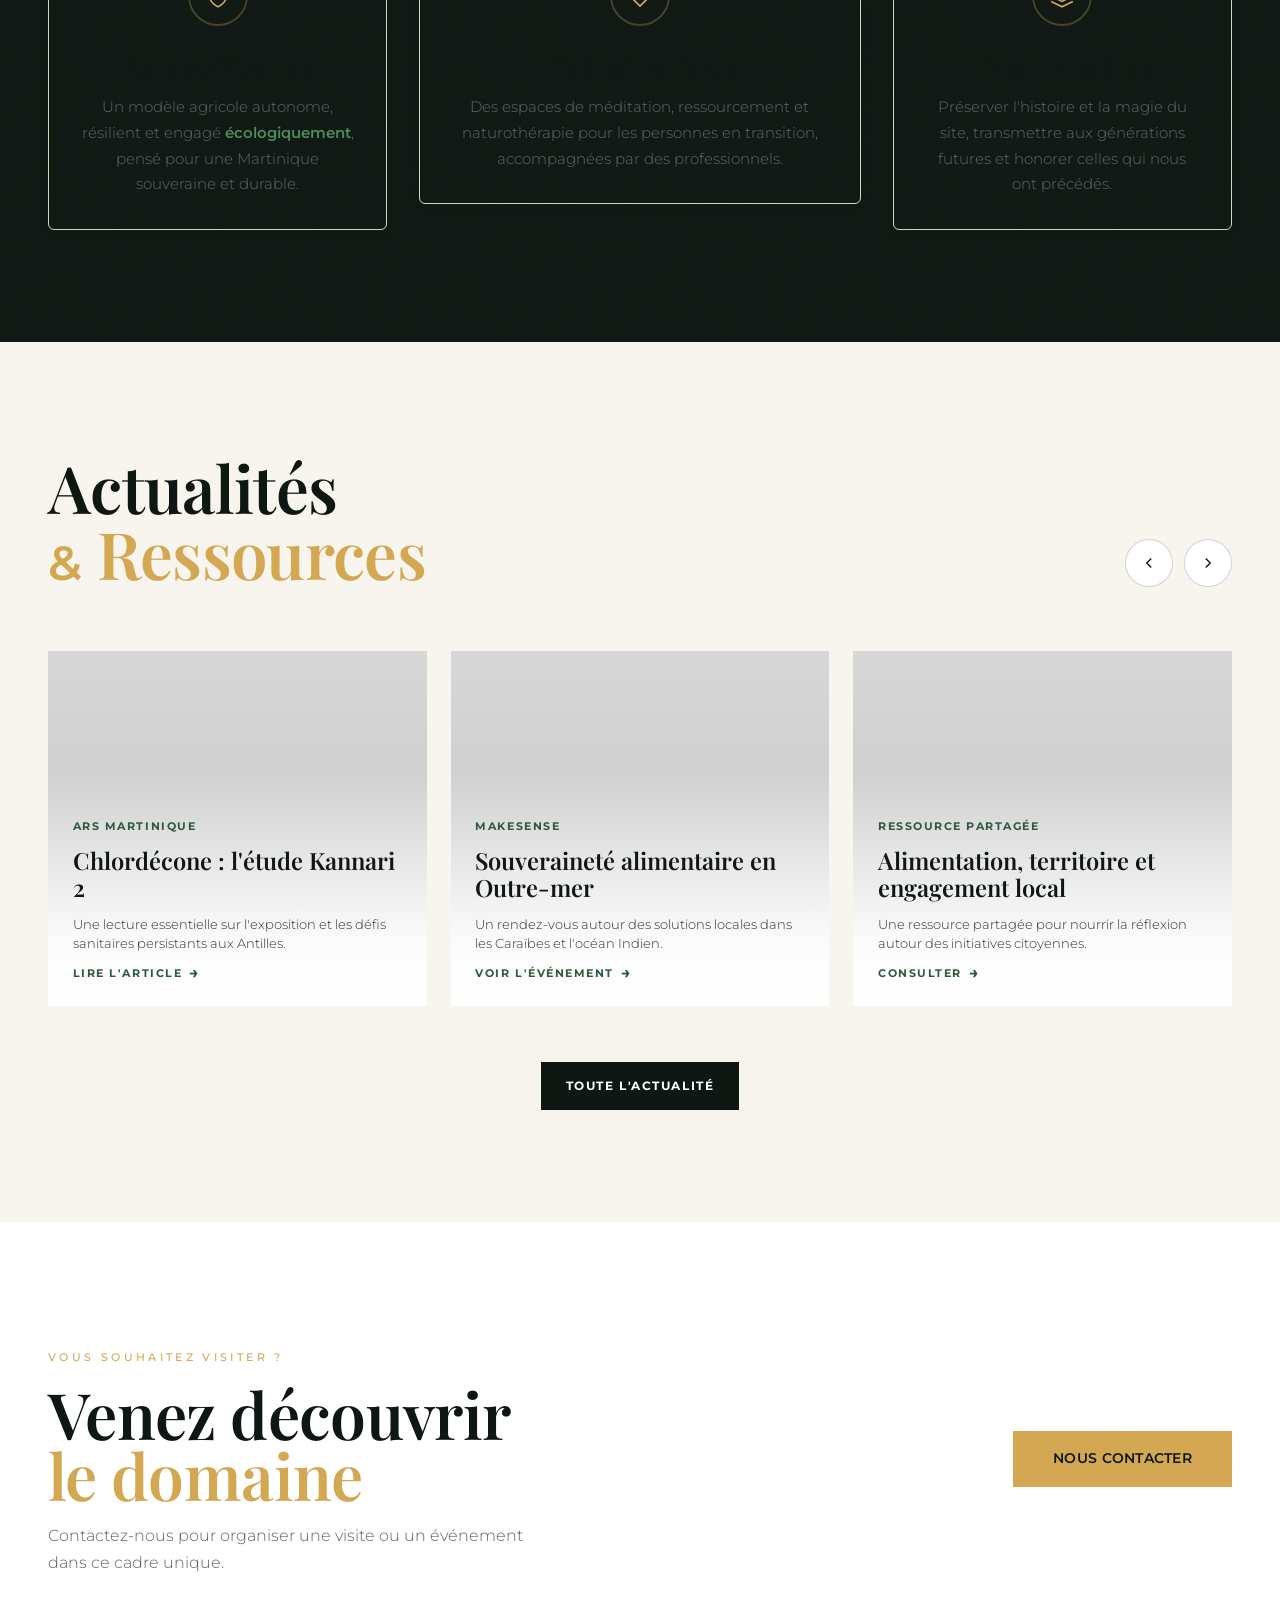
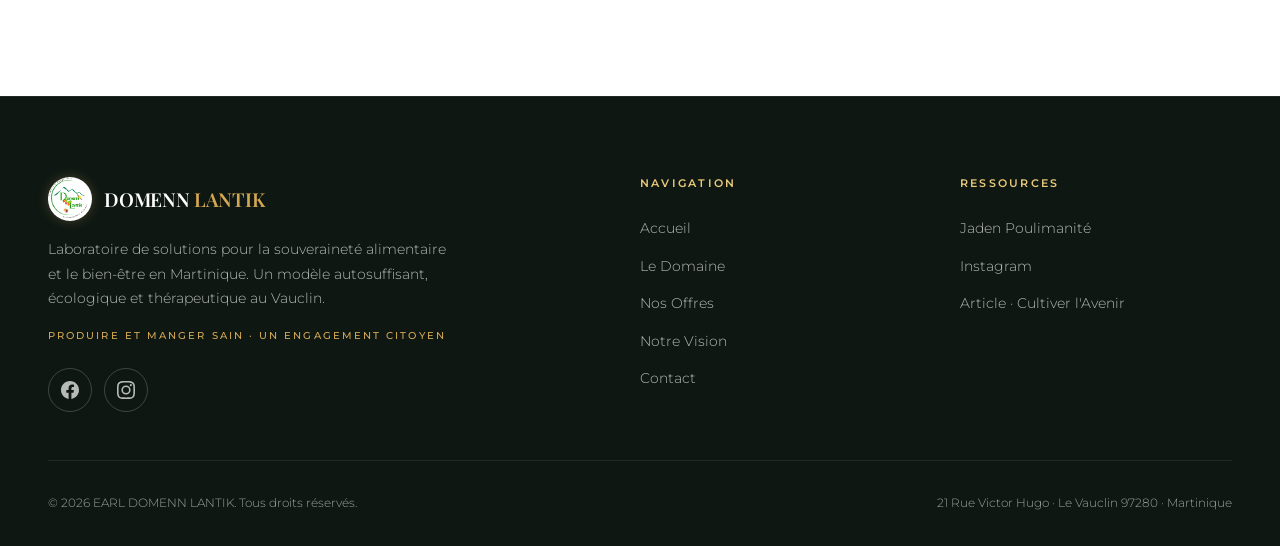
==== commit 9e1892e1: "3th" ====
--- a/index.html
+++ b/index.html
@@ -64,7 +64,7 @@
           <div class="home-poster-facts" aria-label="Repères du domaine">
             <span><small>Surface</small><strong>15 ha</strong></span>
             <span><small>Lieu</small><strong>Vauclin</strong></span>
-            <span><small>Mission</small><strong>Autonomie</strong></span>
+            <span><small>Mission</small><strong>Souveraineté alimentaire</strong></span>
           </div>
         </div>
       </div>
--- a/style.css
+++ b/style.css
@@ -2592,7 +2592,7 @@
    ============================================================ */
 
 .domaine-stories {
-  padding: calc(var(--header-h) + clamp(2rem, 5vw, 4rem)) 0 clamp(4rem, 8vw, 7rem);
+  padding: calc(var(--header-h) + 1rem) 0 4rem;
   background:
     linear-gradient(90deg, rgba(14,23,18,0.035) 1px, transparent 1px),
     linear-gradient(180deg, rgba(14,23,18,0.03) 1px, transparent 1px),
@@ -2601,14 +2601,14 @@
 }
 
 .domaine-paper {
-  width: min(1120px, calc(100% - 2rem));
+  width: 100%;
   margin: 0 auto;
-  padding: clamp(2.5rem, 6vw, 5rem) clamp(1.5rem, 6vw, 5.5rem) clamp(3rem, 8vw, 6rem);
+  padding: 2.2rem 1.2rem 3rem;
   background:
     radial-gradient(circle at 12% 4%, rgba(197,160,89,0.12), transparent 20%),
     radial-gradient(circle at 84% 10%, rgba(14,23,18,0.06), transparent 24%),
     linear-gradient(180deg, rgba(255,255,255,0.88), rgba(250,247,239,0.96));
-  box-shadow: 0 28px 90px rgba(42,31,20,0.12);
+  box-shadow: none;
   color: var(--earth-900);
   position: relative;
   overflow: hidden;
@@ -2630,7 +2630,7 @@
 .stories-title {
   position: relative;
   z-index: 1;
-  margin-bottom: clamp(3rem, 7vw, 5.5rem);
+  margin-bottom: 2.4rem;
   text-align: center;
 }
 
@@ -2649,7 +2649,7 @@
   margin: 0;
   color: var(--earth-900);
   font-family: var(--font-sans);
-  font-size: clamp(2.35rem, 5vw, 4rem);
+  font-size: clamp(2.1rem, 12vw, 3.1rem);
   font-weight: 900;
   letter-spacing: 0.02em;
   line-height: 0.92;
@@ -2660,11 +2660,11 @@
   position: relative;
   z-index: 1;
   display: grid;
-  grid-template-columns: minmax(260px, 1.04fr) minmax(260px, 0.86fr);
-  align-items: center;
-  gap: clamp(2rem, 6vw, 5rem);
-  min-height: 350px;
-  margin-bottom: clamp(3.5rem, 8vw, 6.5rem);
+  grid-template-columns: 1fr;
+  align-items: center;
+  gap: 1.25rem;
+  min-height: 0;
+  margin-bottom: 4rem;
 }
 
 .story-row:last-child {
@@ -2672,12 +2672,13 @@
 }
 
 .story-row-left {
-  grid-template-columns: minmax(260px, 0.86fr) minmax(260px, 1.04fr);
+  grid-template-columns: 1fr;
 }
 
 .story-photo {
   position: relative;
-  min-height: 280px;
+  order: 1;
+  min-height: 190px;
   margin: 0;
   filter: none;
 }
@@ -2698,7 +2699,7 @@
 .story-photo img {
   width: 100%;
   height: 100%;
-  min-height: 280px;
+  min-height: 190px;
   object-fit: cover;
   filter: saturate(0.86) contrast(0.94);
   mix-blend-mode: multiply;
@@ -2726,14 +2727,9 @@
   aspect-ratio: 1.15 / 1;
 }
 
-.story-photo-b,
-.story-photo-d,
-.story-photo-f {
-  transform: translateY(1.25rem);
-}
-
 .story-copy {
-  max-width: 390px;
+  order: 2;
+  max-width: 100%;
 }
 
 .story-kicker {
@@ -2751,7 +2747,7 @@
   margin-bottom: 0.75rem;
   color: var(--earth-900);
   font-family: var(--font-sans);
-  font-size: clamp(1.75rem, 3.2vw, 2.45rem);
+  font-size: clamp(1.75rem, 9vw, 2.35rem);
   font-weight: 900;
   letter-spacing: 0.01em;
   line-height: 0.95;
@@ -2761,58 +2757,69 @@
 .story-copy p {
   color: rgba(42,31,20,0.62);
   font-family: var(--font-serif);
-  font-size: 1rem;
+  font-size: 0.98rem;
   line-height: 1.76;
 }
 
-@media (max-width: 900px) {
-  .story-row,
-  .story-row-left {
-    grid-template-columns: 1fr;
-    gap: 1.25rem;
-    min-height: 0;
-    margin-bottom: 4rem;
-  }
-
-  .story-copy {
-    order: 2;
-    max-width: 100%;
-  }
-
-  .story-photo {
-    order: 1;
-    min-height: 220px;
-  }
-
-  .story-photo img {
-    min-height: 220px;
-  }
-
-  .story-photo-b,
-  .story-photo-d,
-  .story-photo-f {
-    transform: none;
-  }
-}
-
-@media (max-width: 560px) {
+@media (min-width: 561px) {
   .domaine-stories {
-    padding-top: calc(var(--header-h) + 1rem);
+    padding: calc(var(--header-h) + 2rem) 0 5rem;
   }
 
   .domaine-paper {
-    width: 100%;
-    padding: 2.2rem 1.2rem 3rem;
-    box-shadow: none;
-  }
-
-  .stories-title {
-    margin-bottom: 2.4rem;
+    width: min(1120px, calc(100% - 2rem));
+    padding: clamp(2.75rem, 6vw, 5rem) clamp(2rem, 6vw, 5.5rem) clamp(3.5rem, 8vw, 6rem);
+    box-shadow: 0 28px 90px rgba(42,31,20,0.12);
   }
 
   .story-photo,
   .story-photo img {
-    min-height: 190px;
+    min-height: 240px;
+  }
+}
+
+@media (min-width: 901px) {
+  .domaine-stories {
+    padding: calc(var(--header-h) + clamp(2rem, 5vw, 4rem)) 0 clamp(4rem, 8vw, 7rem);
+  }
+
+  .stories-title {
+    margin-bottom: clamp(3rem, 7vw, 5.5rem);
+  }
+
+  .stories-title h1 {
+    font-size: clamp(2.35rem, 5vw, 4rem);
+  }
+
+  .story-row {
+    grid-template-columns: minmax(260px, 1.04fr) minmax(260px, 0.86fr);
+    gap: clamp(2rem, 6vw, 5rem);
+    min-height: 350px;
+    margin-bottom: clamp(3.5rem, 8vw, 6.5rem);
+  }
+
+  .story-row-left {
+    grid-template-columns: minmax(260px, 0.86fr) minmax(260px, 1.04fr);
+  }
+
+  .story-photo {
+    min-height: 280px;
+  }
+
+  .story-photo img {
+    min-height: 280px;
+  }
+
+  .story-copy {
+    max-width: 390px;
+  }
+
+  .story-copy h2 {
+    font-size: clamp(1.75rem, 3.2vw, 2.45rem);
+  }
+
+  .story-copy p {
+    font-size: 1rem;
   }
 }
 
@@ -3887,6 +3894,7 @@
   display: grid;
   gap: 0.18rem;
   min-width: 92px;
+  max-width: 190px;
 }
 
 .home-poster-facts span + span::before {
@@ -3908,9 +3916,10 @@
 .home-poster-facts strong {
   color: #fff;
   font-family: var(--font-sans);
-  font-size: 1.45rem;
-  line-height: 1;
+  font-size: clamp(1.02rem, 1.45vw, 1.45rem);
+  line-height: 1.08;
   font-weight: 700;
+  overflow-wrap: anywhere;
 }
 
 .home-poster-btn {
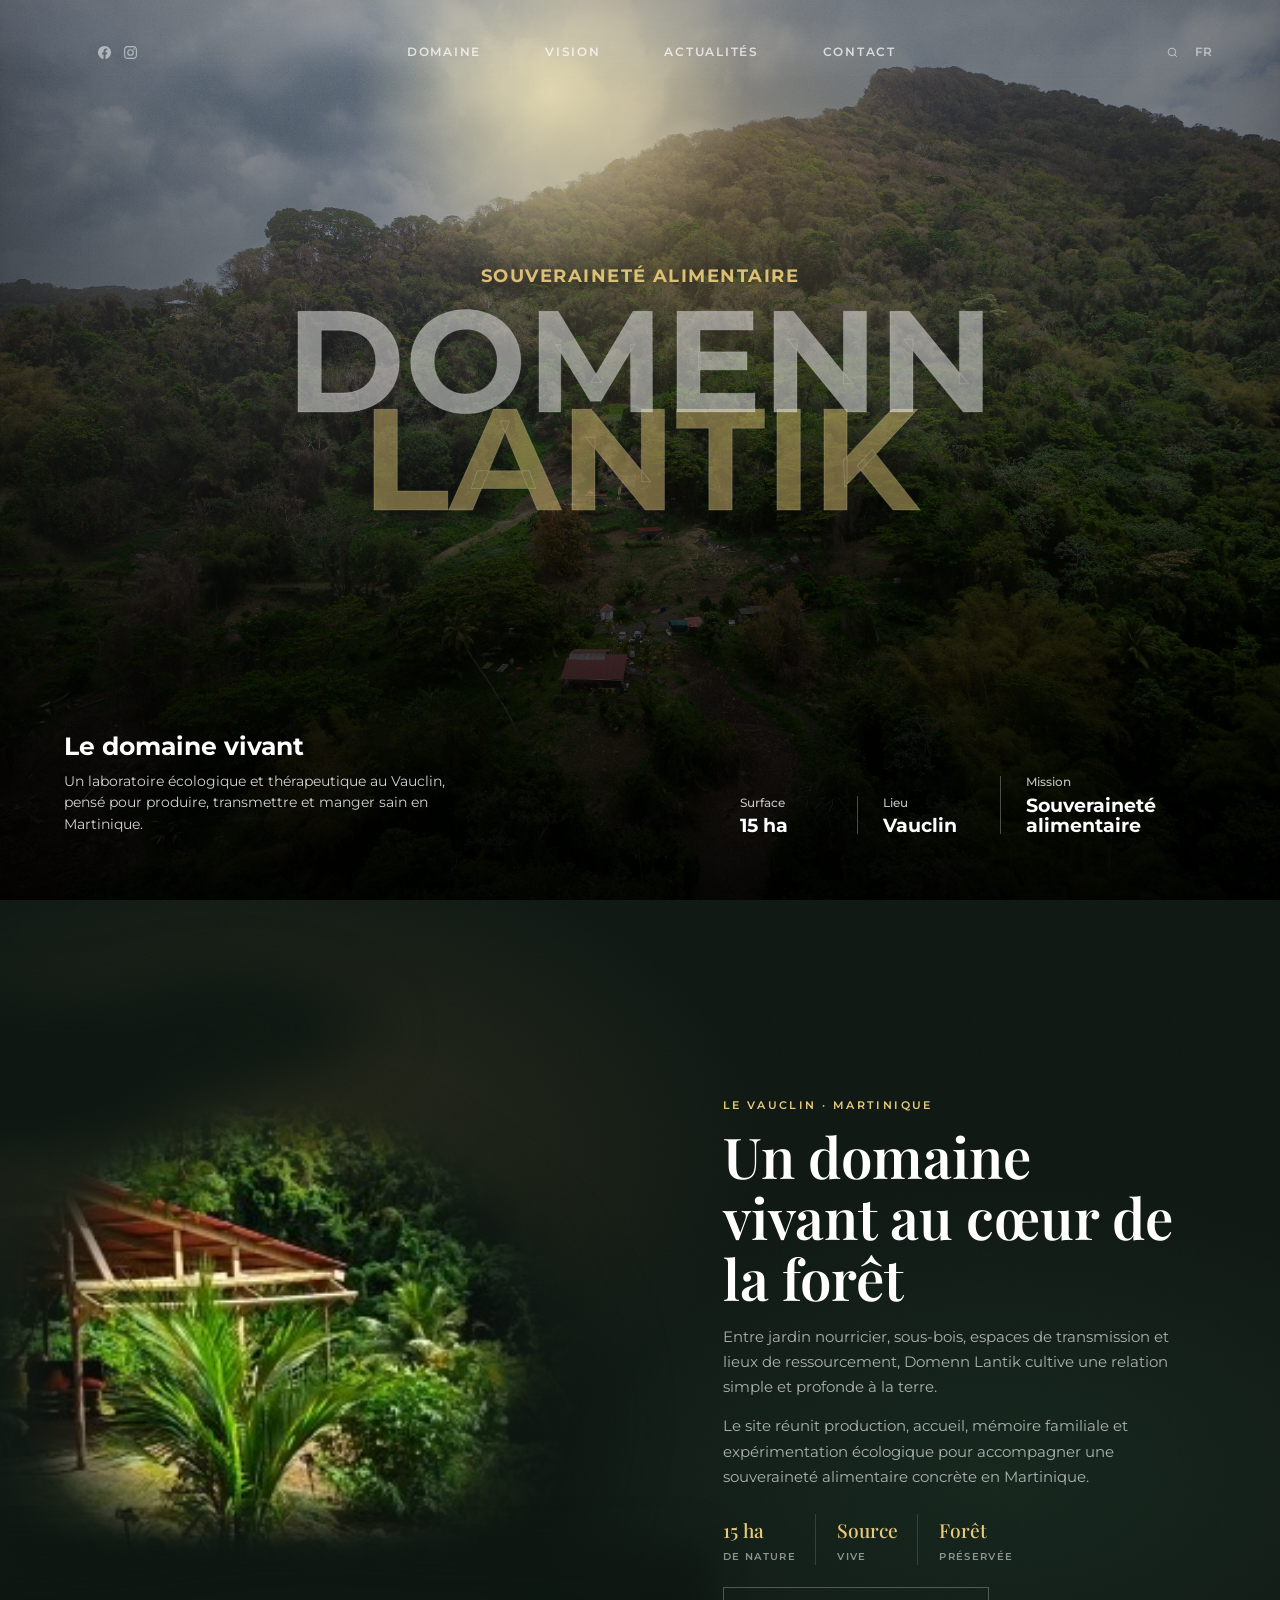
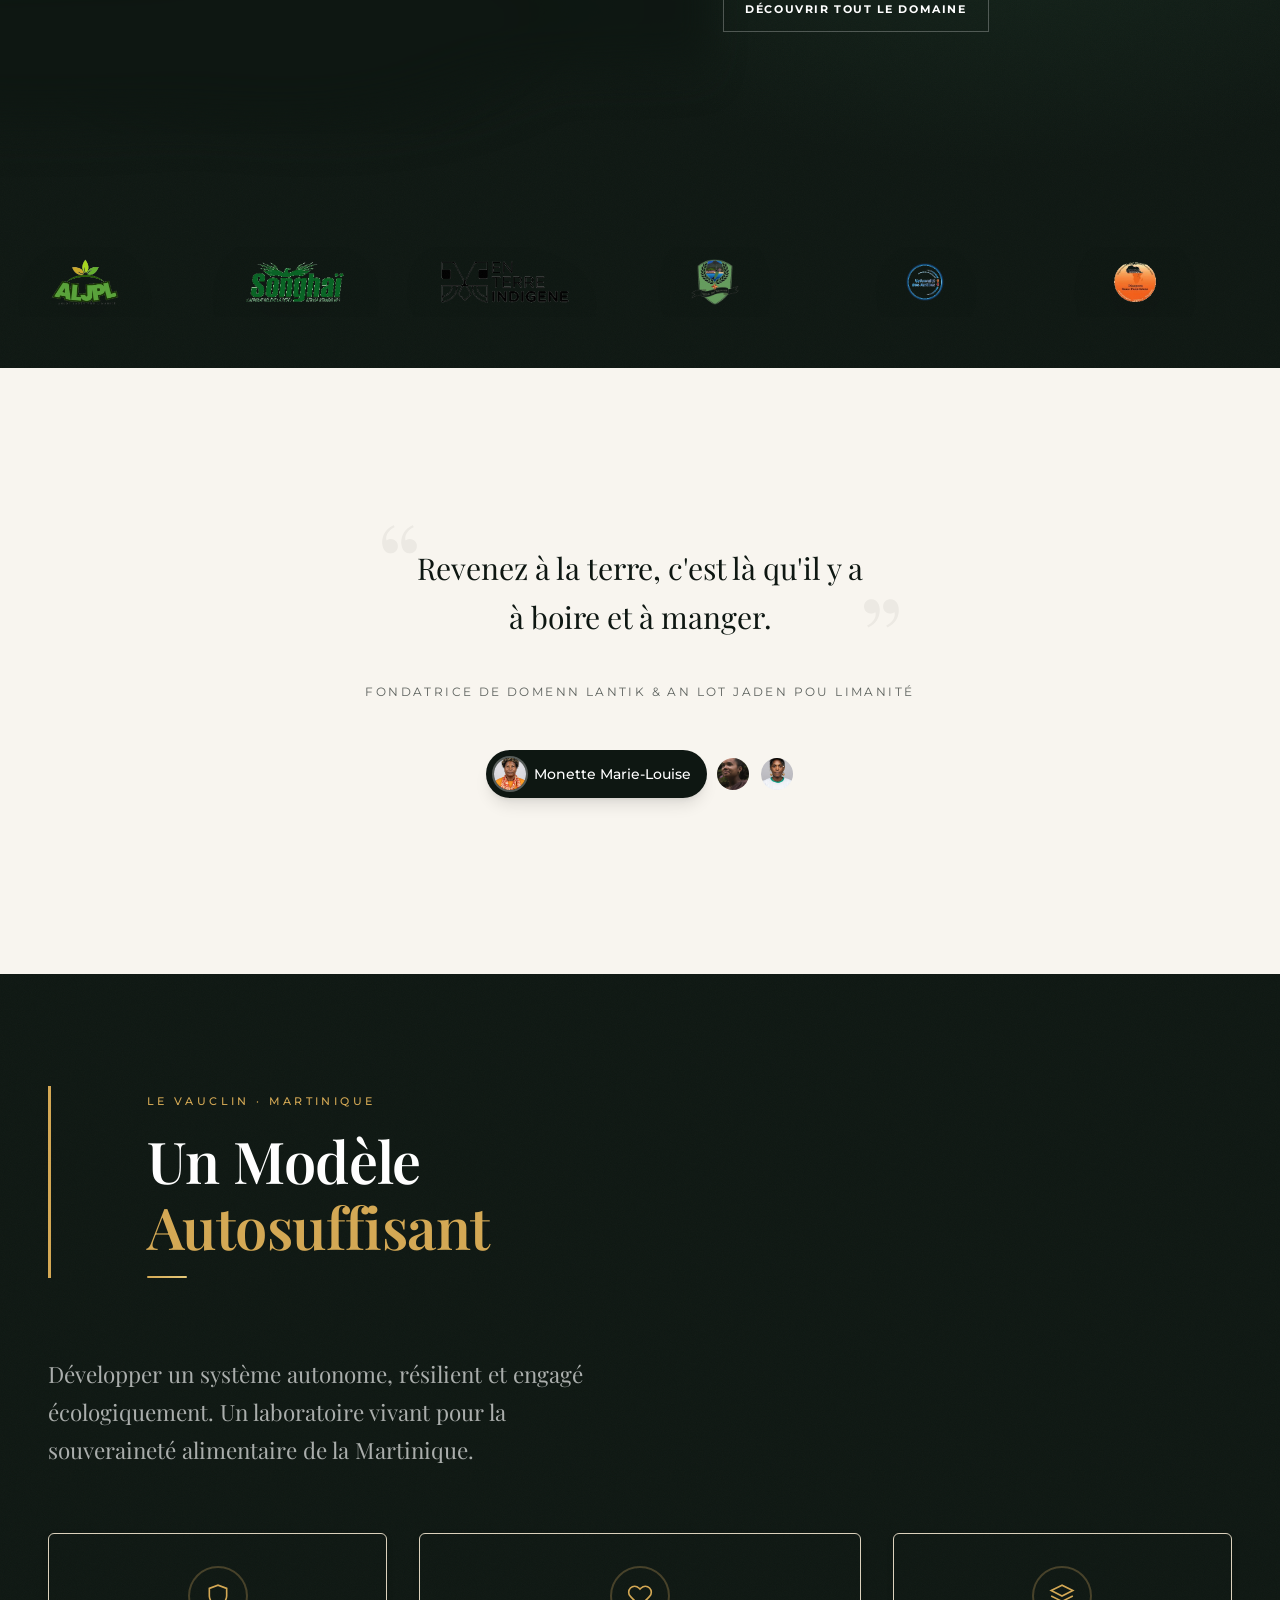
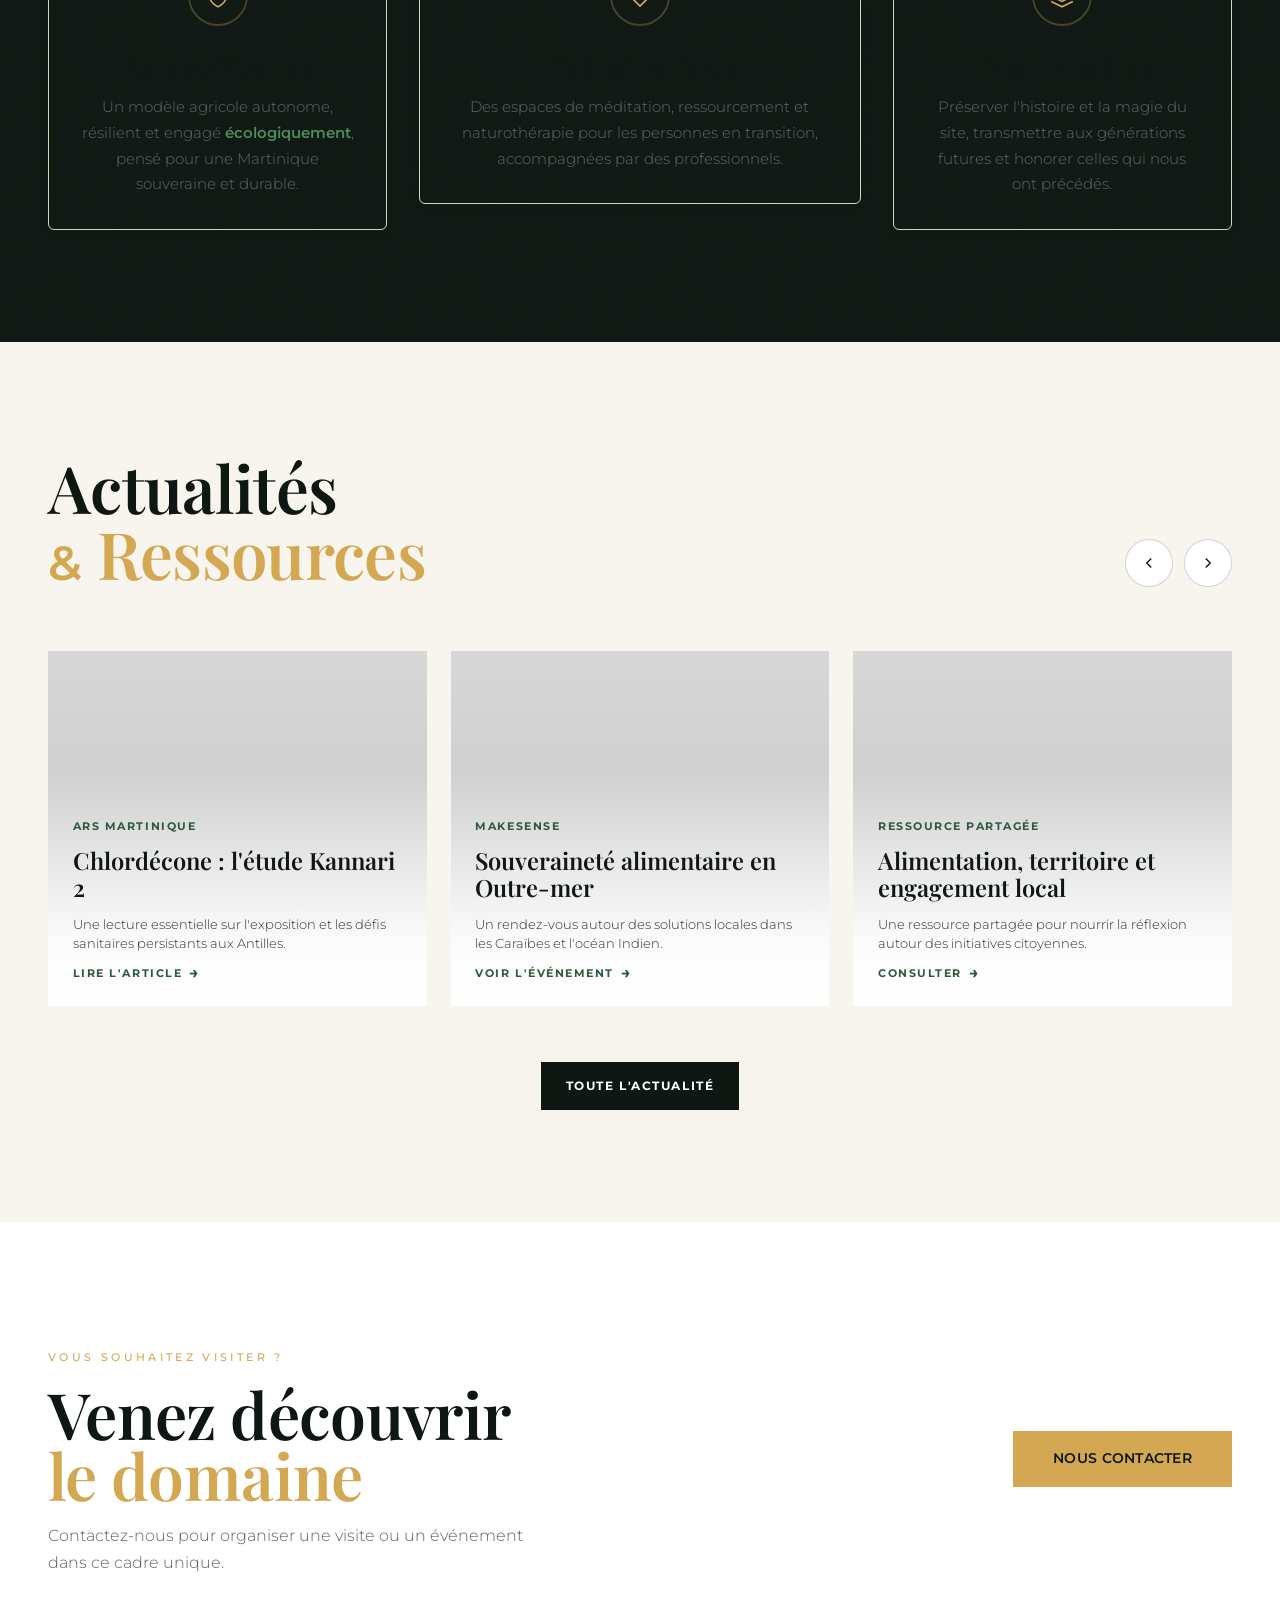
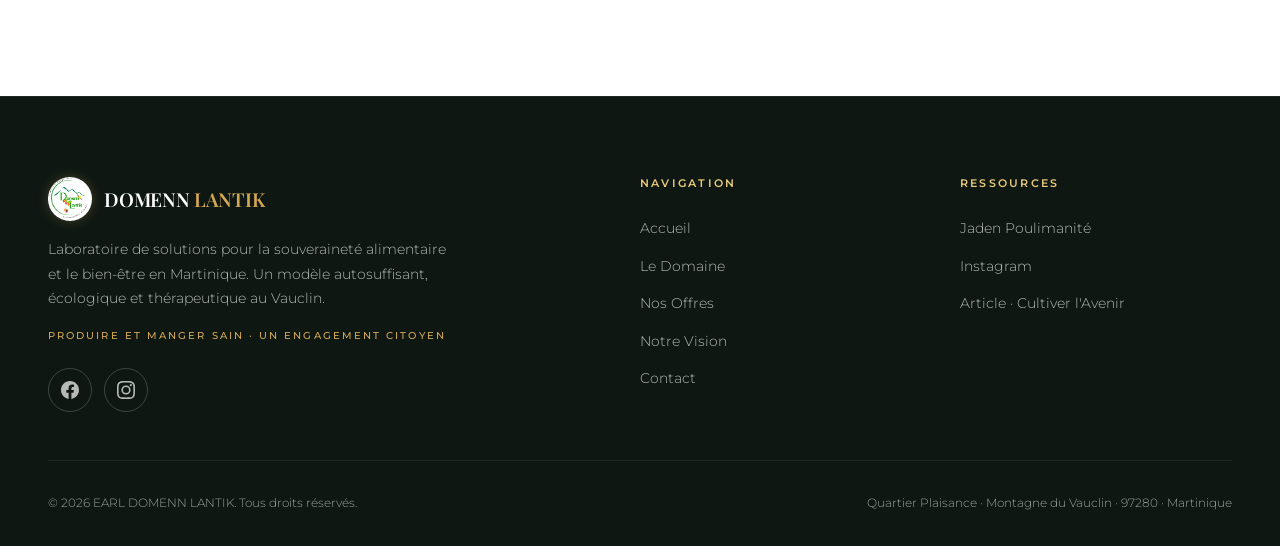
==== commit c6b06a00: "4th" ====
--- a/index.html
+++ b/index.html
@@ -105,14 +105,15 @@
       <div class="container">
         <div class="logo-carousel reveal">
           <div class="logo-track">
-            <div class="logo-item"><img src="images/part1.jpg" alt="ALJPL" loading="lazy"><span>Anlot Jaden Pou Limanité</span></div>
-            <div class="logo-item"><img src="images/part3.png" alt="AFD" loading="lazy"><span>Agence Française de Développement</span></div>
-            <div class="logo-item"><img src="images/part2.jpg" alt="En Terre Indigène" loading="lazy"><span>En Terre Indigène</span></div>
-            <div class="logo-item"><img src="images/part6.png" alt="Fondation des Femmes" loading="lazy"><span>Fondation des Femmes</span></div>
-            <div class="logo-item"><img src="images/part4.png" alt="IASOTÉ" loading="lazy"><span>IASOTÉ · Patrimoine Rural</span></div>
-            <div class="logo-item"><img src="images/part7.webp" alt="Fondation Chanel" loading="lazy"><span>Fondation Chanel</span></div>
-            <div class="logo-item"><img src="images/part8.jpg" alt="EDF" loading="lazy"><span>Environmental Defense Fund</span></div>
-            <div class="logo-item"><img src="images/part5.webp" alt="Partenaire" loading="lazy"><span>Partenaire Engagé</span></div>
+            <div class="logo-item"><img src="images/partners-transparent/part1.webp" alt="ALJPL" loading="lazy"><span>Anlot Jaden Pou Limanité</span></div>
+            <div class="logo-item"><img src="images/partners-transparent/part3.webp" alt="Songhaï" loading="lazy"><span>Songhaï</span></div>
+            <div class="logo-item"><img src="images/partners-transparent/part2.webp" alt="En Terre Indigène" loading="lazy"><span>En Terre Indigène</span></div>
+            <div class="logo-item"><img src="images/partners-transparent/part6.webp" alt="Ville du Vauclin" loading="lazy"><span>Ville du Vauclin</span></div>
+            <div class="logo-item"><img src="images/partners-transparent/part4.webp" alt="Université des Antilles" loading="lazy"><span>Université des Antilles</span></div>
+            <div class="logo-item"><img src="images/partners-transparent/part7.webp" alt="Diaspora Sans Frontières" loading="lazy"><span>Diaspora Sans Frontières</span></div>
+            <div class="logo-item"><img src="images/partners-transparent/part8.webp" alt="Aquater Maison Sport Santé" loading="lazy"><span>Aquater Maison Sport Santé</span></div>
+            <div class="logo-item"><img src="images/partners-transparent/partenaire-la-casa-grande-benin.webp" alt="La Casa Grande Bénin" loading="lazy"><span>La Casa Grande Bénin</span></div>
+            <div class="logo-item"><img src="images/partners-transparent/part5.png" alt="France Travail" loading="lazy"><span>France Travail</span></div>
           </div>
         </div>
       </div>
@@ -310,7 +311,7 @@
       </div>
       <div class="footer-bottom">
         <p>© 2026 EARL DOMENN LANTIK. Tous droits réservés.</p>
-        <p>21 Rue Victor Hugo · Le Vauclin 97280 · Martinique</p>
+        <p>Quartier Plaisance · Montagne du Vauclin · 97280 · Martinique</p>
       </div>
     </div>
   </footer>
--- a/style.css
+++ b/style.css
@@ -2548,12 +2548,12 @@
   width: auto;
   max-width: 130px;
   object-fit: contain;
-  filter: grayscale(100%) brightness(0.85) contrast(1.1);
+  filter: drop-shadow(0 10px 22px rgba(0, 0, 0, 0.22));
   transition: filter 0.5s ease, transform 0.4s ease;
 }
 
 .logo-item:hover img {
-  filter: grayscale(0%) brightness(1) contrast(1);
+  filter: drop-shadow(0 14px 28px rgba(0, 0, 0, 0.28));
   transform: scale(1.06);
 }
 
